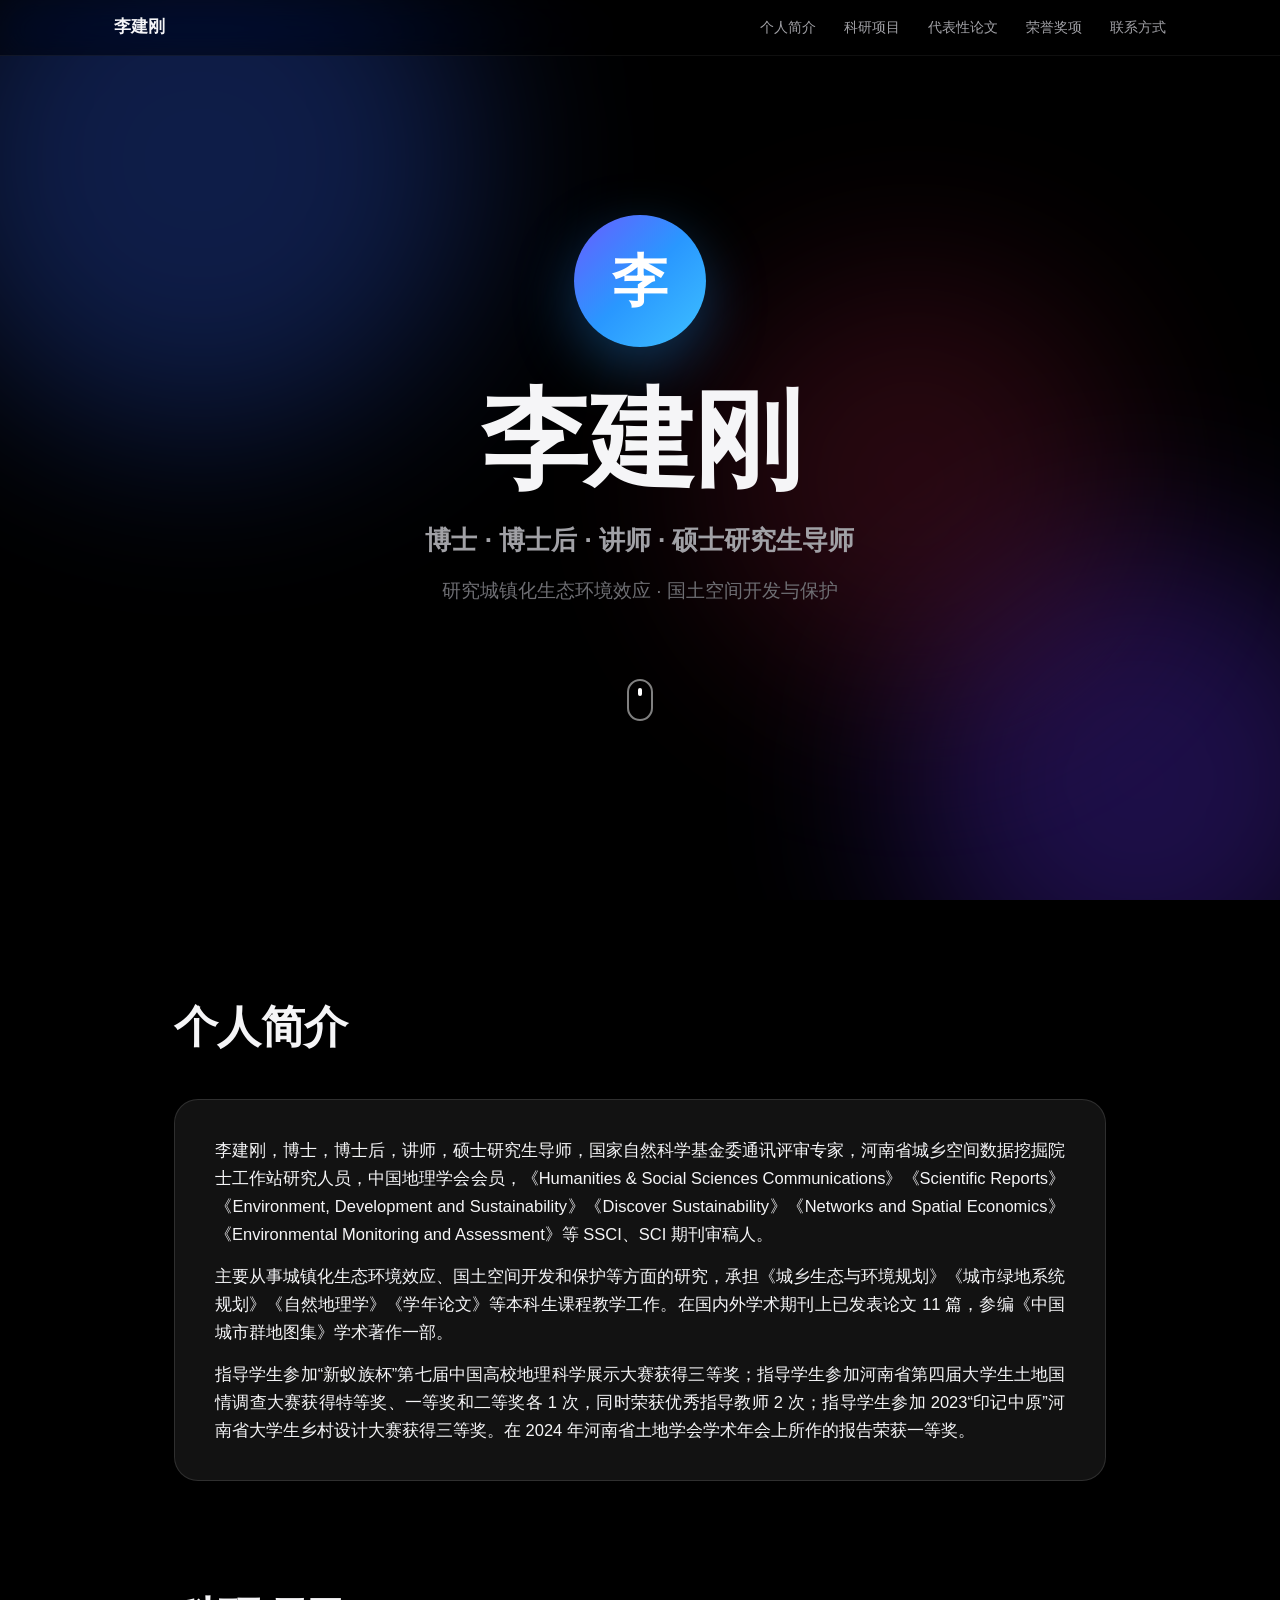
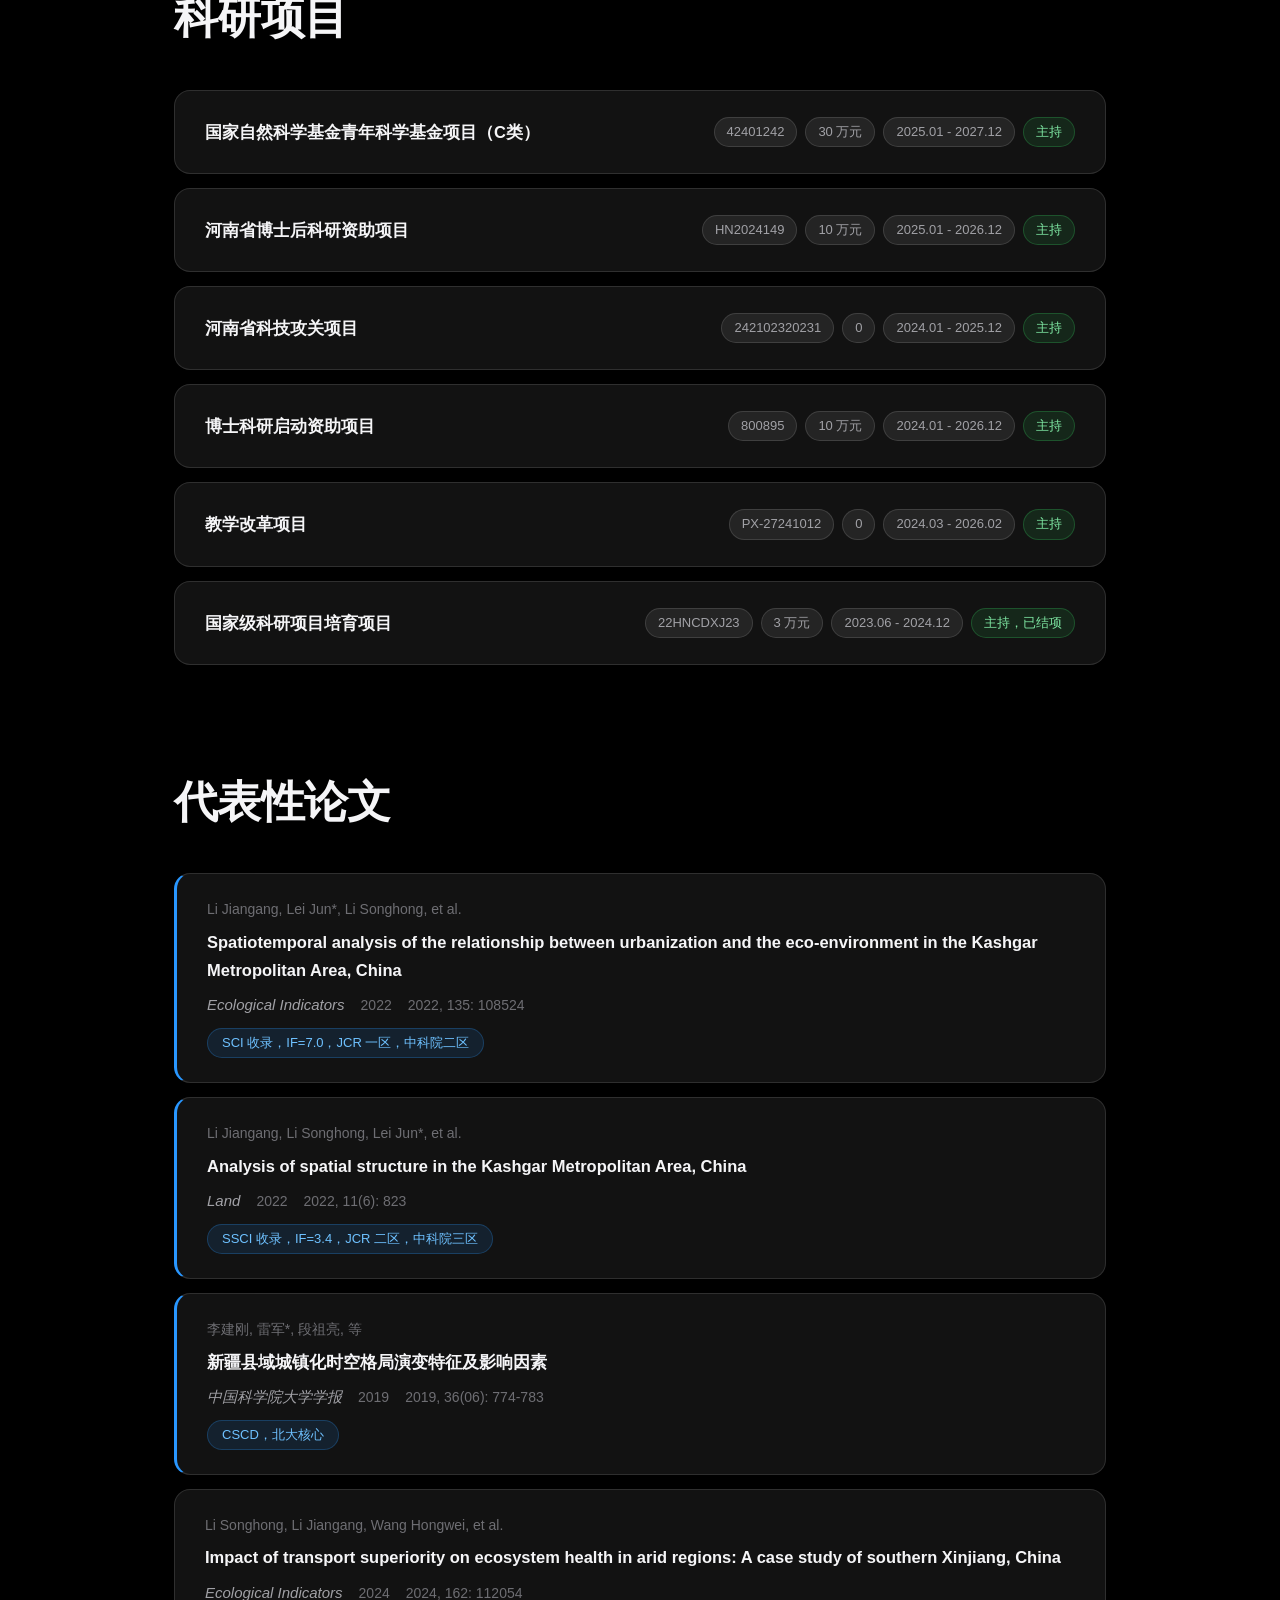
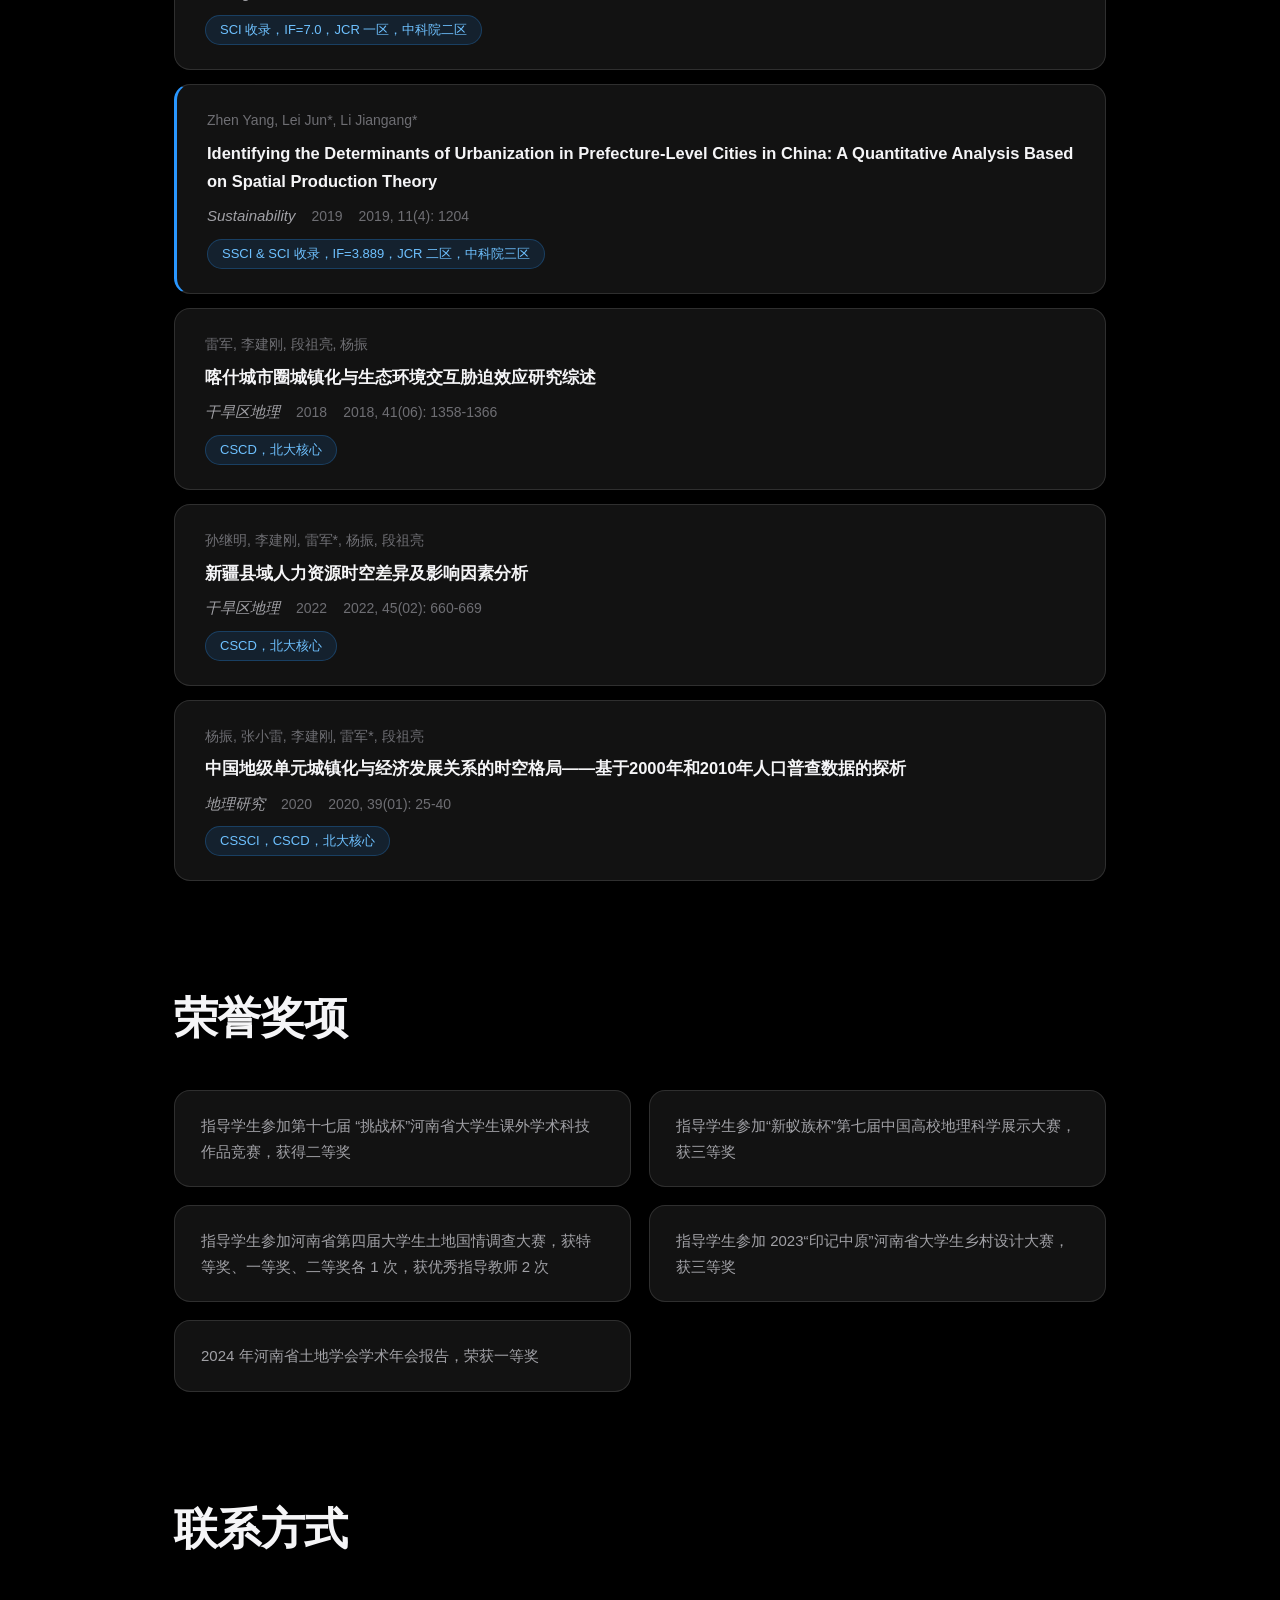
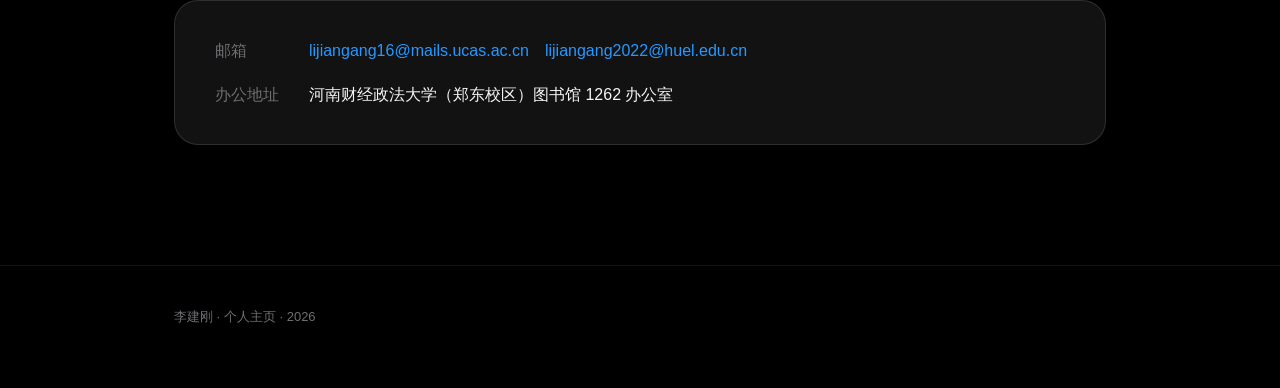
==== index.html @ 252a57ce "调整页面章节顺序: 简介-项目-论文-荣誉-联系方式" ====
<!DOCTYPE html>
<html lang="zh-CN">
<head>
<meta charset="UTF-8">
<meta name="viewport" content="width=device-width, initial-scale=1.0">
<title>李建刚 - 个人主页</title>
<link rel="stylesheet" href="style.css">
</head>
<body>

<nav class="navbar" id="navbar">
  <div class="nav-inner">
    <span class="nav-brand" id="navBrand">李建刚</span>
    <div class="nav-links" id="navLinks"></div>
  </div>
</nav>

<!-- Hero -->
<header class="hero">
  <div class="hero-bg">
    <div class="glow glow-1"></div>
    <div class="glow glow-2"></div>
    <div class="glow glow-3"></div>
  </div>
  <div class="hero-content">
    <div class="avatar reveal" id="avatarBox">
      <span id="avatarText">李</span>
      <img id="avatarImg" alt="头像" hidden>
    </div>
    <h1 class="hero-title reveal" id="heroTitle">李建刚</h1>
    <p class="hero-role reveal" id="heroRole"></p>
    <p class="hero-intro reveal" id="heroIntro"></p>
    <div class="hero-scroll reveal">
      <div class="mouse"><div class="wheel"></div></div>
    </div>
  </div>
</header>

<main class="container">

  <!-- 个人简介 -->
  <section class="section" id="profile">
    <h2 class="section-title reveal">个人简介</h2>
    <div class="glass-card card-text reveal" id="profileText"></div>
  </section>

  <!-- 科研项目 -->
  <section class="section" id="projects">
    <h2 class="section-title reveal">科研项目</h2>
    <div class="project-list" id="projectList"></div>
  </section>

  <!-- 代表性论文 -->
  <section class="section" id="papers">
    <h2 class="section-title reveal">代表性论文</h2>
    <div class="paper-list" id="paperList"></div>
  </section>

  <!-- 荣誉 -->
  <section class="section" id="honors">
    <h2 class="section-title reveal">荣誉奖项</h2>
    <div class="honor-grid" id="honorGrid"></div>
  </section>

  <!-- 联系方式 -->
  <section class="section" id="contact">
    <h2 class="section-title reveal">联系方式</h2>
    <div class="glass-card contact-card reveal" id="contactCard"></div>
  </section>

</main>

<footer class="footer">
  <div class="container">
    <p id="footerText">李建刚 · 个人主页</p>
  </div>
</footer>

<script src="data.js"></script>
<script src="render.js"></script>
</body>
</html>
---- style.css ----
/* ============================================================
   苹果官网风格 · 深色个人主页
   修改样式只需编辑本文件
   ============================================================ */

:root {
  --bg: #000000;
  --text: #f5f5f7;
  --text-secondary: #a1a1a6;
  --text-tertiary: #6e6e73;
  --card-bg: rgba(255, 255, 255, 0.07);
  --card-border: rgba(255, 255, 255, 0.12);
  --card-hover: rgba(255, 255, 255, 0.12);
  --accent: #2997ff;
  --radius: 24px;
  --radius-sm: 16px;
  --nav-h: 56px;
}

* { margin: 0; padding: 0; box-sizing: border-box; }

html { scroll-behavior: smooth; }

body {
  font-family: -apple-system, BlinkMacSystemFont, "SF Pro Display", "SF Pro Text",
    "PingFang SC", "Hiragino Sans GB", "Microsoft YaHei", sans-serif;
  background: var(--bg);
  color: var(--text);
  line-height: 1.7;
  -webkit-font-smoothing: antialiased;
  overflow-x: hidden;
}

::selection { background: rgba(41, 151, 255, 0.35); }

/* ---------- 导航栏 ---------- */
.navbar {
  position: fixed;
  top: 0; left: 0; right: 0;
  height: var(--nav-h);
  z-index: 100;
  display: flex;
  align-items: center;
  background: rgba(0, 0, 0, 0.55);
  backdrop-filter: saturate(180%) blur(20px);
  -webkit-backdrop-filter: saturate(180%) blur(20px);
  border-bottom: 1px solid rgba(255, 255, 255, 0.06);
}
.nav-inner {
  width: 100%;
  max-width: 1100px;
  margin: 0 auto;
  padding: 0 24px;
  display: flex;
  align-items: center;
  justify-content: space-between;
}
.nav-brand { font-size: 17px; font-weight: 600; letter-spacing: 0.01em; }
.nav-links { display: flex; gap: 28px; }
.nav-links a {
  color: var(--text-secondary);
  text-decoration: none;
  font-size: 14px;
  transition: color 0.25s;
}
.nav-links a:hover { color: var(--text); }

/* ---------- Hero ---------- */
.hero {
  position: relative;
  min-height: 100vh;
  display: flex;
  align-items: center;
  justify-content: center;
  text-align: center;
  padding: calc(var(--nav-h) + 40px) 24px 60px;
  overflow: hidden;
}
.hero-bg { position: absolute; inset: 0; z-index: 0; }
.glow {
  position: absolute;
  border-radius: 50%;
  filter: blur(90px);
  opacity: 0.5;
}
.glow-1 { width: 560px; height: 560px; background: #1d3a8f; top: -120px; left: -80px; }
.glow-2 { width: 480px; height: 480px; background: #3a1d8f; bottom: -120px; right: -100px; }
.glow-3 { width: 420px; height: 420px; background: #8f1d3a; top: 30%; left: 55%; opacity: 0.28; }

.hero-content { position: relative; z-index: 1; max-width: 900px; }

.avatar {
  width: 132px; height: 132px;
  margin: 0 auto 36px;
  border-radius: 50%;
  background: linear-gradient(135deg, #6a5cff, #2997ff, #3ec1ff);
  display: flex; align-items: center; justify-content: center;
  font-size: 56px; font-weight: 700;
  color: #fff;
  box-shadow: 0 20px 60px rgba(41, 151, 255, 0.35);
  overflow: hidden;
}
.avatar img { width: 100%; height: 100%; object-fit: cover; }

.hero-title {
  font-size: clamp(52px, 9vw, 108px);
  font-weight: 700;
  letter-spacing: -0.02em;
  line-height: 1.05;
}
.hero-role {
  margin-top: 22px;
  font-size: clamp(18px, 2.4vw, 26px);
  font-weight: 600;
  color: var(--text-secondary);
}
.hero-intro {
  margin-top: 12px;
  font-size: clamp(15px, 1.8vw, 19px);
  color: var(--text-tertiary);
}

.hero-scroll { margin-top: 72px; opacity: 0.75; }
.mouse {
  width: 26px; height: 42px;
  margin: 0 auto;
  border: 2px solid rgba(255, 255, 255, 0.5);
  border-radius: 14px;
  position: relative;
}
.wheel {
  width: 4px; height: 8px;
  background: #fff; border-radius: 2px;
  margin: 7px auto 0;
  animation: scroll 1.8s infinite;
}
@keyframes scroll {
  0% { transform: translateY(0); opacity: 1; }
  70% { transform: translateY(14px); opacity: 0; }
  100% { transform: translateY(0); opacity: 0; }
}

/* ---------- 布局 ---------- */
.container {
  max-width: 980px;
  margin: 0 auto;
  padding: 0 24px;
}
.section { padding: 90px 0 10px; }

.section-title {
  font-size: clamp(30px, 4.6vw, 44px);
  font-weight: 700;
  letter-spacing: -0.015em;
  margin-bottom: 34px;
}

/* ---------- 玻璃卡片 ---------- */
.glass-card {
  background: var(--card-bg);
  border: 1px solid var(--card-border);
  border-radius: var(--radius);
  backdrop-filter: blur(20px);
  -webkit-backdrop-filter: blur(20px);
  padding: 36px 40px;
  transition: transform 0.4s ease, background 0.4s ease, box-shadow 0.4s ease;
}
.glass-card:hover {
  transform: translateY(-4px);
  background: var(--card-hover);
  box-shadow: 0 24px 60px rgba(0, 0, 0, 0.45);
}

.card-text { font-size: 16.5px; color: var(--text); text-align: justify; }
.card-text p + p { margin-top: 14px; }

/* ---------- 荣誉 ---------- */
.honor-grid { display: grid; grid-template-columns: repeat(auto-fit, minmax(300px, 1fr)); gap: 18px; }
.honor-item {
  background: var(--card-bg);
  border: 1px solid var(--card-border);
  border-radius: var(--radius-sm);
  padding: 22px 26px;
  font-size: 15px;
  color: var(--text-secondary);
  transition: transform 0.35s ease, background 0.35s ease;
}
.honor-item:hover { transform: translateY(-3px); background: var(--card-hover); color: var(--text); }

/* ---------- 联系方式 ---------- */
.contact-card { display: flex; flex-direction: column; gap: 16px; }
.contact-row {
  display: flex;
  align-items: flex-start;
  gap: 18px;
  font-size: 16px;
}
.contact-label {
  flex: 0 0 76px;
  color: var(--text-tertiary);
  font-weight: 500;
}
.contact-value { color: var(--text); word-break: break-all; }
.contact-value a {
  color: var(--accent);
  text-decoration: none;
  transition: opacity 0.25s;
}
.contact-value a:hover { opacity: 0.7; text-decoration: underline; }

/* ---------- 论文列表 ---------- */
.paper-list { display: flex; flex-direction: column; gap: 14px; }
.paper {
  background: var(--card-bg);
  border: 1px solid var(--card-border);
  border-radius: var(--radius-sm);
  padding: 24px 30px;
  transition: transform 0.35s ease, background 0.35s ease, box-shadow 0.35s ease;
}
.paper:hover {
  transform: translateY(-3px);
  background: var(--card-hover);
  box-shadow: 0 18px 44px rgba(0, 0, 0, 0.4);
}
.paper.paper-highlight { border-left: 3px solid var(--accent); }
.paper-authors { font-size: 14px; color: var(--text-tertiary); margin-bottom: 6px; }
.paper-title { font-size: 16.5px; font-weight: 600; color: var(--text); }
.paper-meta { margin-top: 8px; display: flex; flex-wrap: wrap; gap: 8px 16px; align-items: baseline; }
.paper-journal { font-size: 15px; color: var(--text-secondary); font-style: italic; }
.paper-year { font-size: 14px; color: var(--text-tertiary); }
.paper-note {
  display: inline-block;
  margin-top: 10px;
  font-size: 13px;
  color: #6ec1ff;
  background: rgba(41, 151, 255, 0.12);
  border: 1px solid rgba(41, 151, 255, 0.25);
  border-radius: 999px;
  padding: 3px 14px;
}

/* ---------- 项目列表 ---------- */
.project-list { display: flex; flex-direction: column; gap: 14px; }
.project {
  background: var(--card-bg);
  border: 1px solid var(--card-border);
  border-radius: var(--radius-sm);
  padding: 26px 30px;
  display: flex;
  flex-wrap: wrap;
  align-items: center;
  gap: 12px 20px;
  transition: transform 0.35s ease, background 0.35s ease;
}
.project:hover { transform: translateY(-3px); background: var(--card-hover); }
.project-name { font-size: 16.5px; font-weight: 600; flex: 1 1 300px; }
.project-tag {
  font-size: 13px;
  color: var(--text-secondary);
  background: rgba(255, 255, 255, 0.08);
  border: 1px solid var(--card-border);
  border-radius: 999px;
  padding: 3px 12px;
}
.project-tag.status {
  color: #7ee6a2;
  background: rgba(52, 199, 89, 0.12);
  border-color: rgba(52, 199, 89, 0.28);
}

/* ---------- 页脚 ---------- */
.footer {
  margin-top: 110px;
  padding: 40px 0 60px;
  border-top: 1px solid rgba(255, 255, 255, 0.08);
  color: var(--text-tertiary);
  font-size: 13px;
}

/* ---------- 滚动显现动画 ---------- */
.reveal {
  opacity: 0;
  transform: translateY(30px);
  transition: opacity 0.9s cubic-bezier(0.2, 0.8, 0.2, 1), transform 0.9s cubic-bezier(0.2, 0.8, 0.2, 1);
}
.reveal.visible { opacity: 1; transform: none; }

/* ---------- 响应式 ---------- */
@media (max-width: 768px) {
  .nav-links { display: none; }
  .glass-card { padding: 26px 24px; }
  .section { padding: 64px 0 10px; }
  .paper { padding: 20px 22px; }
  .project { padding: 22px 22px; }
}
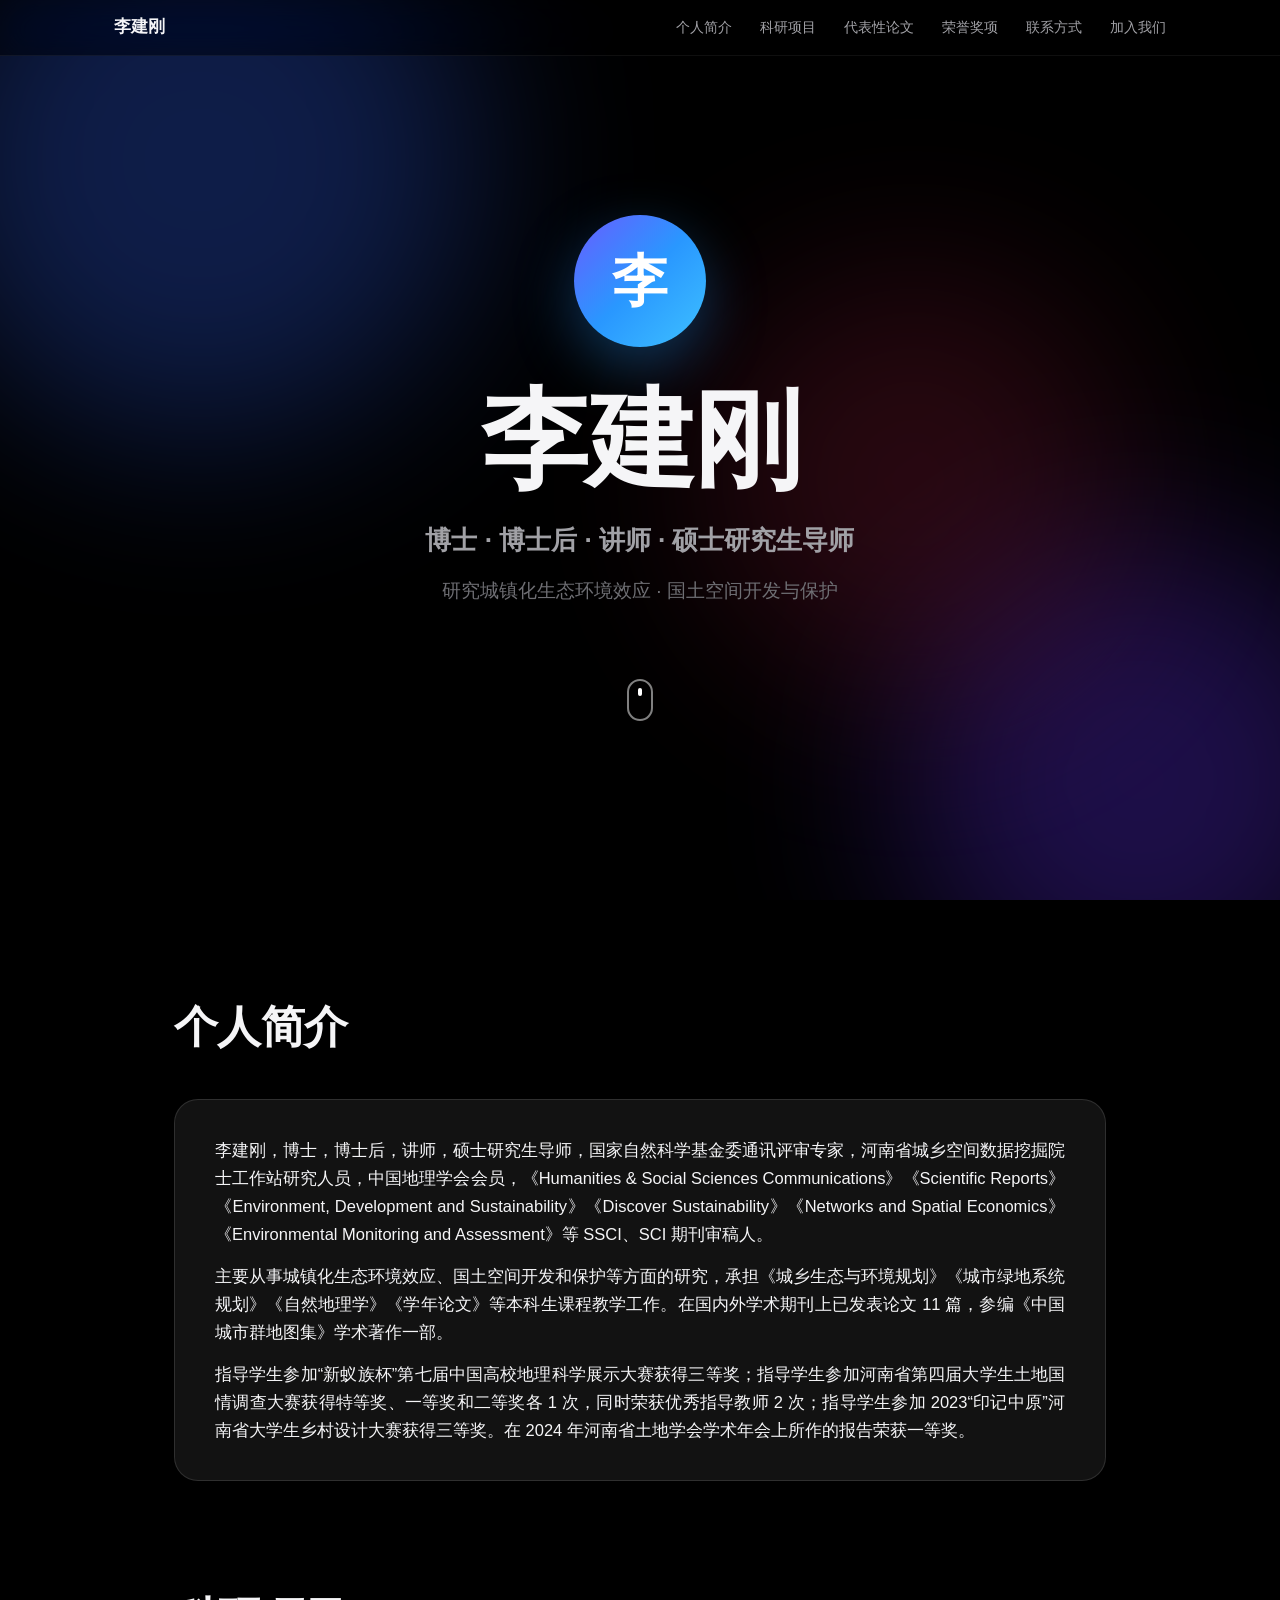
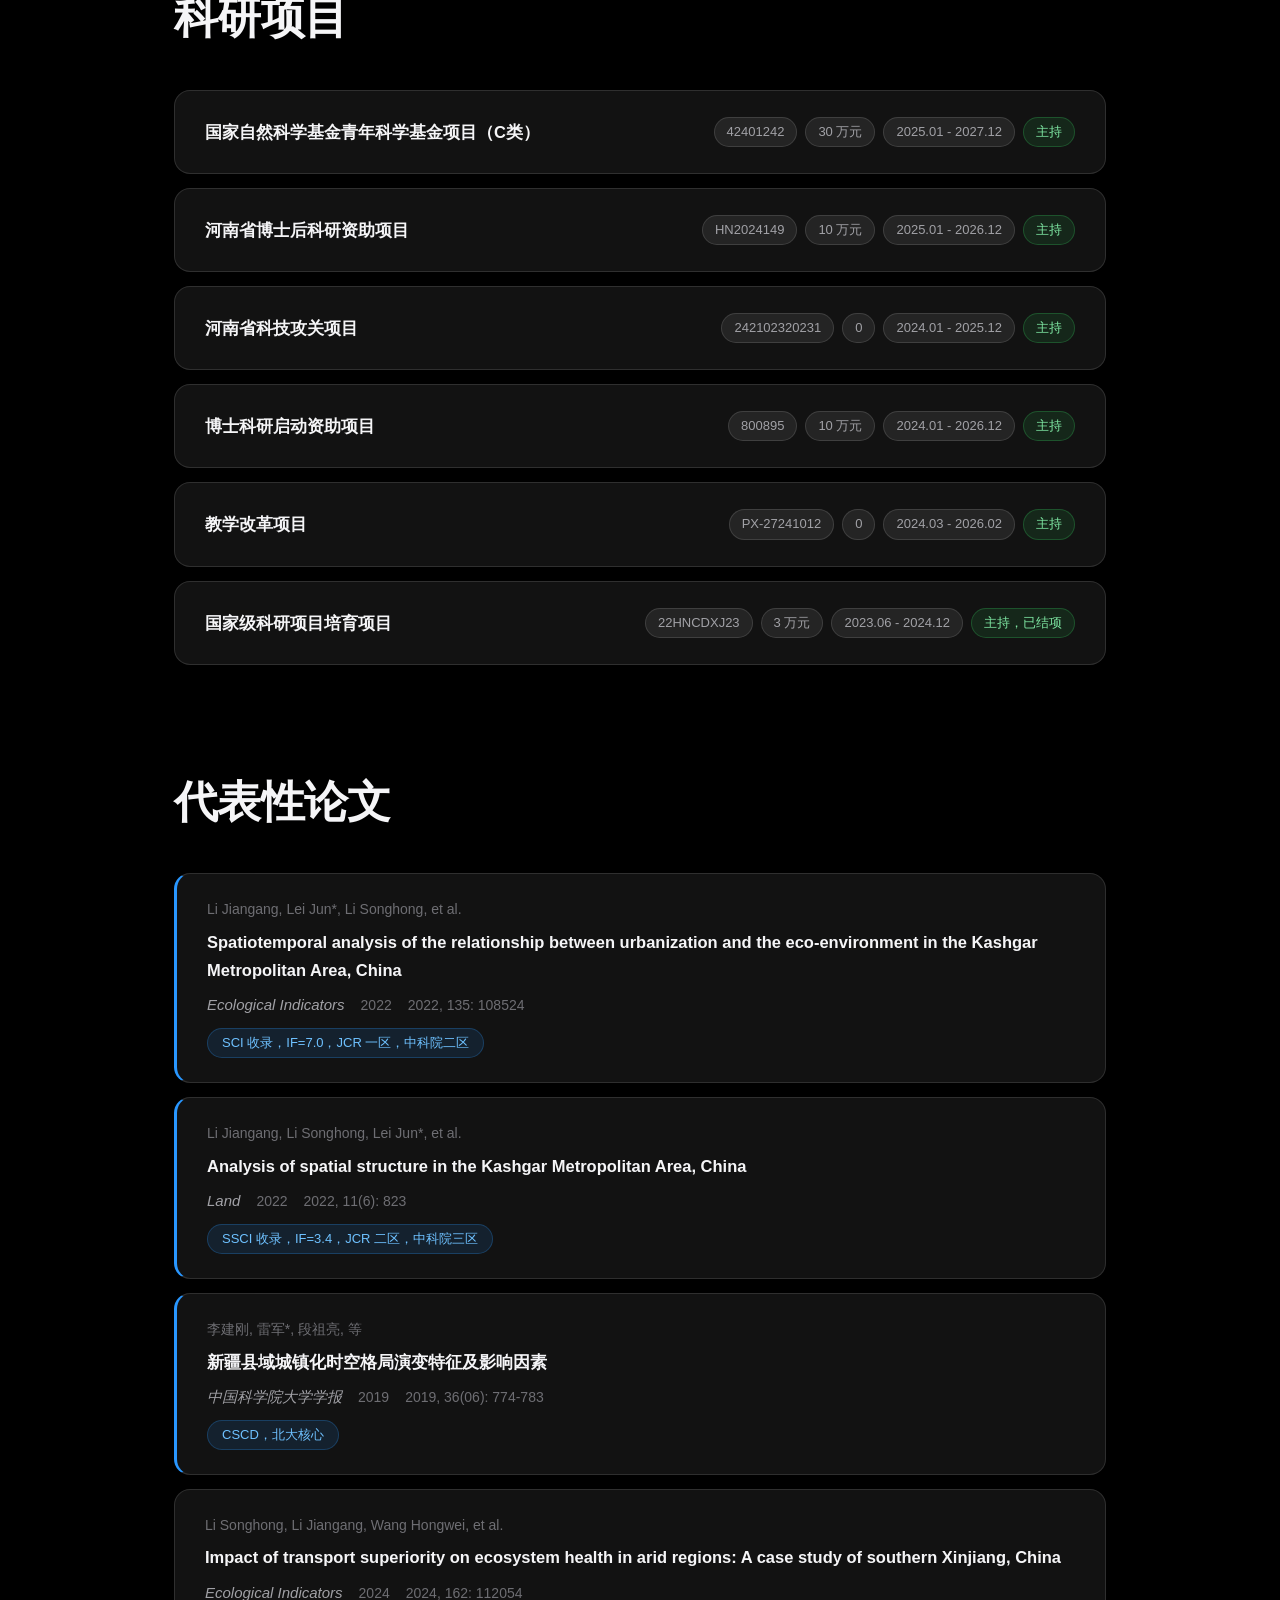
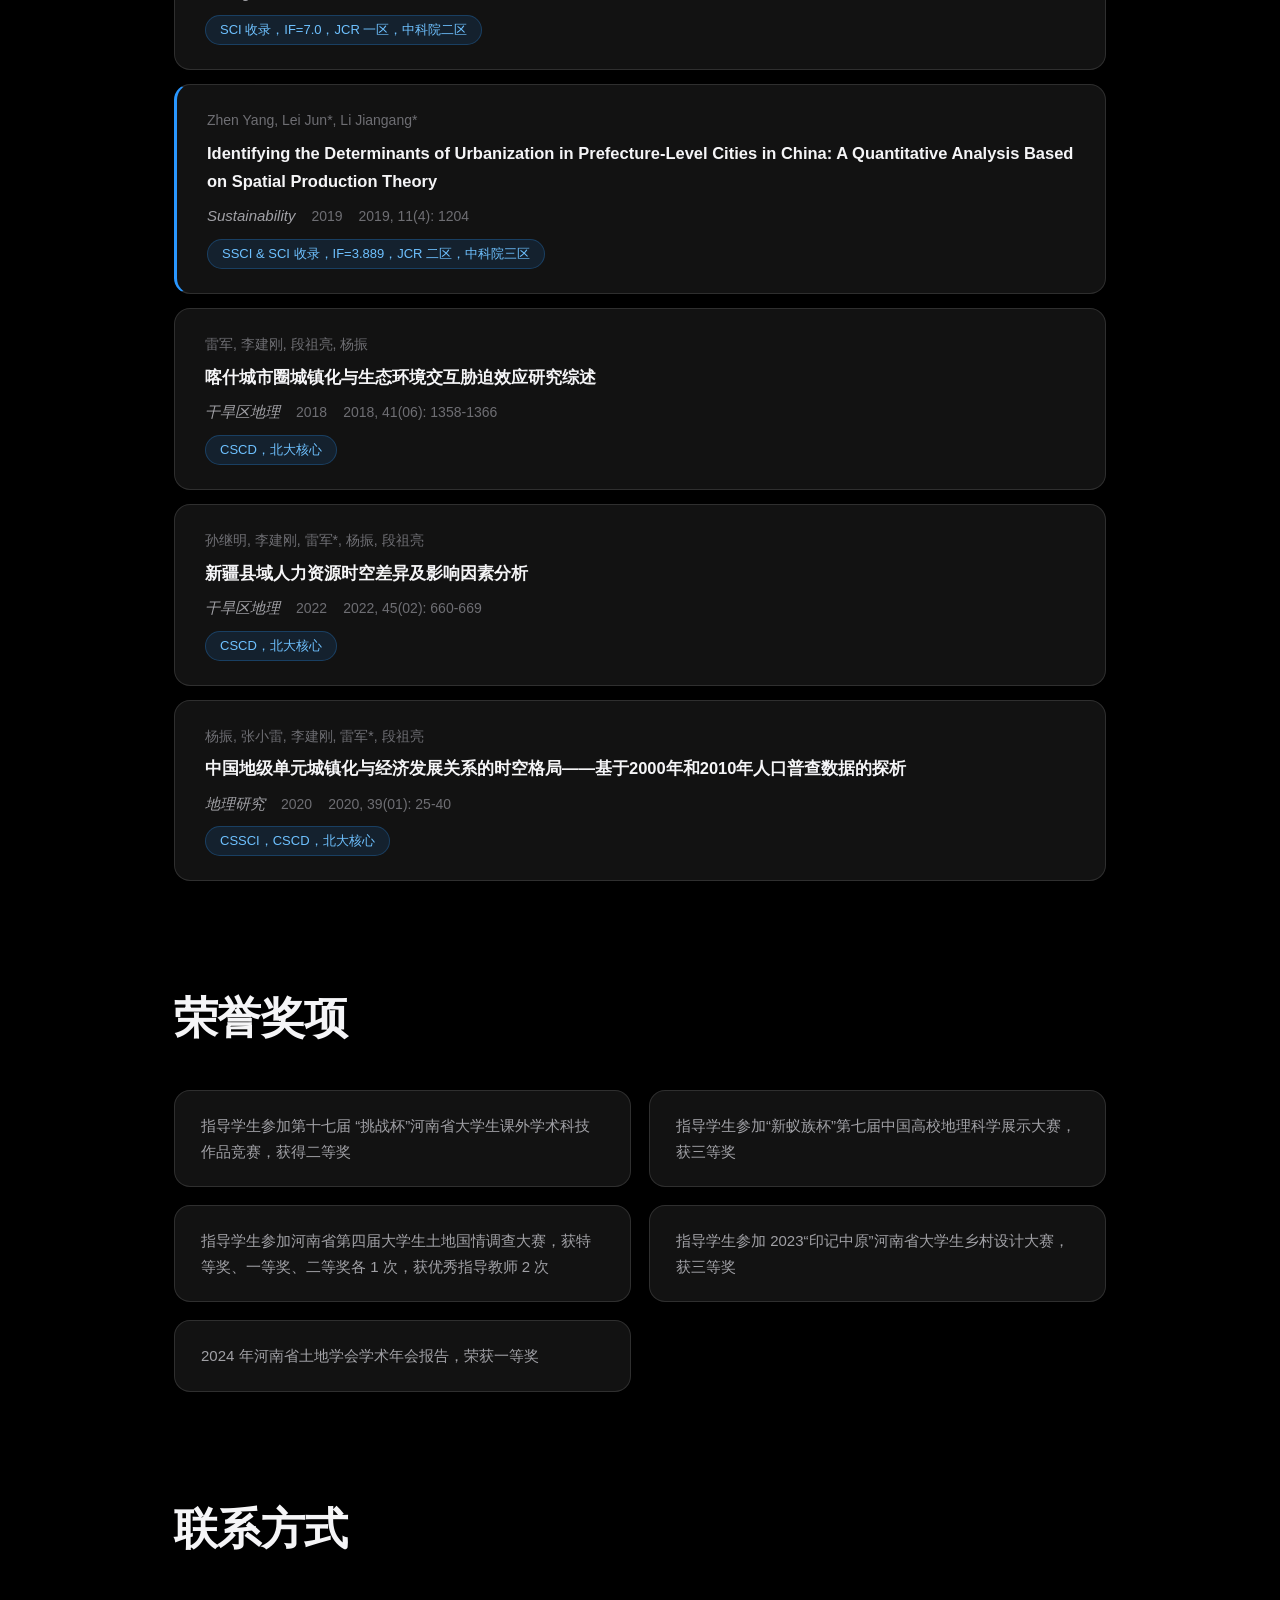
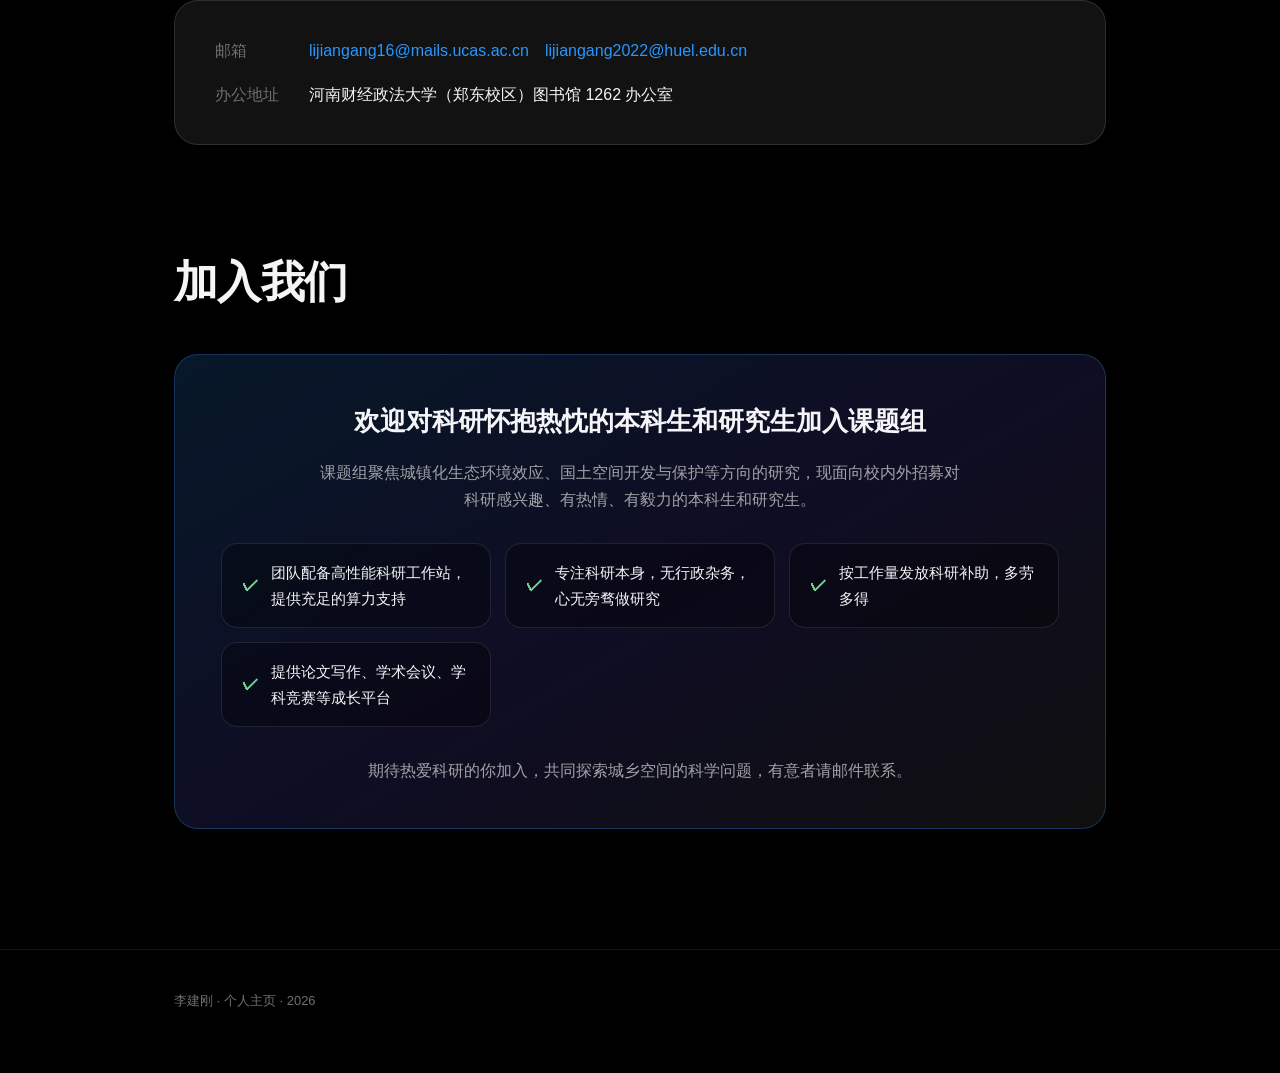
==== commit b7dc95be: "Add recruiting section" ====
--- a/index.html
+++ b/index.html
@@ -68,6 +68,17 @@
     <div class="glass-card contact-card reveal" id="contactCard"></div>
   </section>
 
+  <!-- 加入我们 -->
+  <section class="section" id="recruiting">
+    <h2 class="section-title reveal" id="recruitingTitle">加入我们</h2>
+    <div class="recruit-card reveal">
+      <p class="recruit-subtitle" id="recruitSubtitle"></p>
+      <p class="recruit-intro" id="recruitIntro"></p>
+      <div class="recruit-items" id="recruitItems"></div>
+      <p class="recruit-closing" id="recruitClosing"></p>
+    </div>
+  </section>
+
 </main>
 
 <footer class="footer">
--- a/style.css
+++ b/style.css
@@ -268,6 +268,54 @@
   border-color: rgba(52, 199, 89, 0.28);
 }
 
+/* ---------- 加入我们 ---------- */
+.recruit-card {
+  background: linear-gradient(150deg, rgba(41, 151, 255, 0.16), rgba(106, 92, 255, 0.14), rgba(255, 255, 255, 0.06));
+  border: 1px solid rgba(41, 151, 255, 0.28);
+  border-radius: var(--radius);
+  padding: 44px 46px;
+  text-align: center;
+}
+.recruit-subtitle {
+  font-size: clamp(20px, 2.8vw, 26px);
+  font-weight: 600;
+  margin-bottom: 16px;
+}
+.recruit-intro {
+  font-size: 16px;
+  color: var(--text-secondary);
+  max-width: 640px;
+  margin: 0 auto;
+}
+.recruit-items {
+  display: grid;
+  grid-template-columns: repeat(auto-fit, minmax(260px, 1fr));
+  gap: 14px;
+  margin: 30px 0;
+  text-align: left;
+}
+.recruit-item {
+  background: rgba(0, 0, 0, 0.32);
+  border: 1px solid rgba(255, 255, 255, 0.1);
+  border-radius: var(--radius-sm);
+  padding: 16px 20px;
+  font-size: 15px;
+  color: var(--text);
+  display: flex;
+  align-items: center;
+  gap: 12px;
+}
+.recruit-check {
+  color: #7ee6a2;
+  font-weight: 700;
+  font-size: 17px;
+  flex: 0 0 auto;
+}
+.recruit-closing {
+  font-size: 16px;
+  color: var(--text-secondary);
+}
+
 /* ---------- 页脚 ---------- */
 .footer {
   margin-top: 110px;
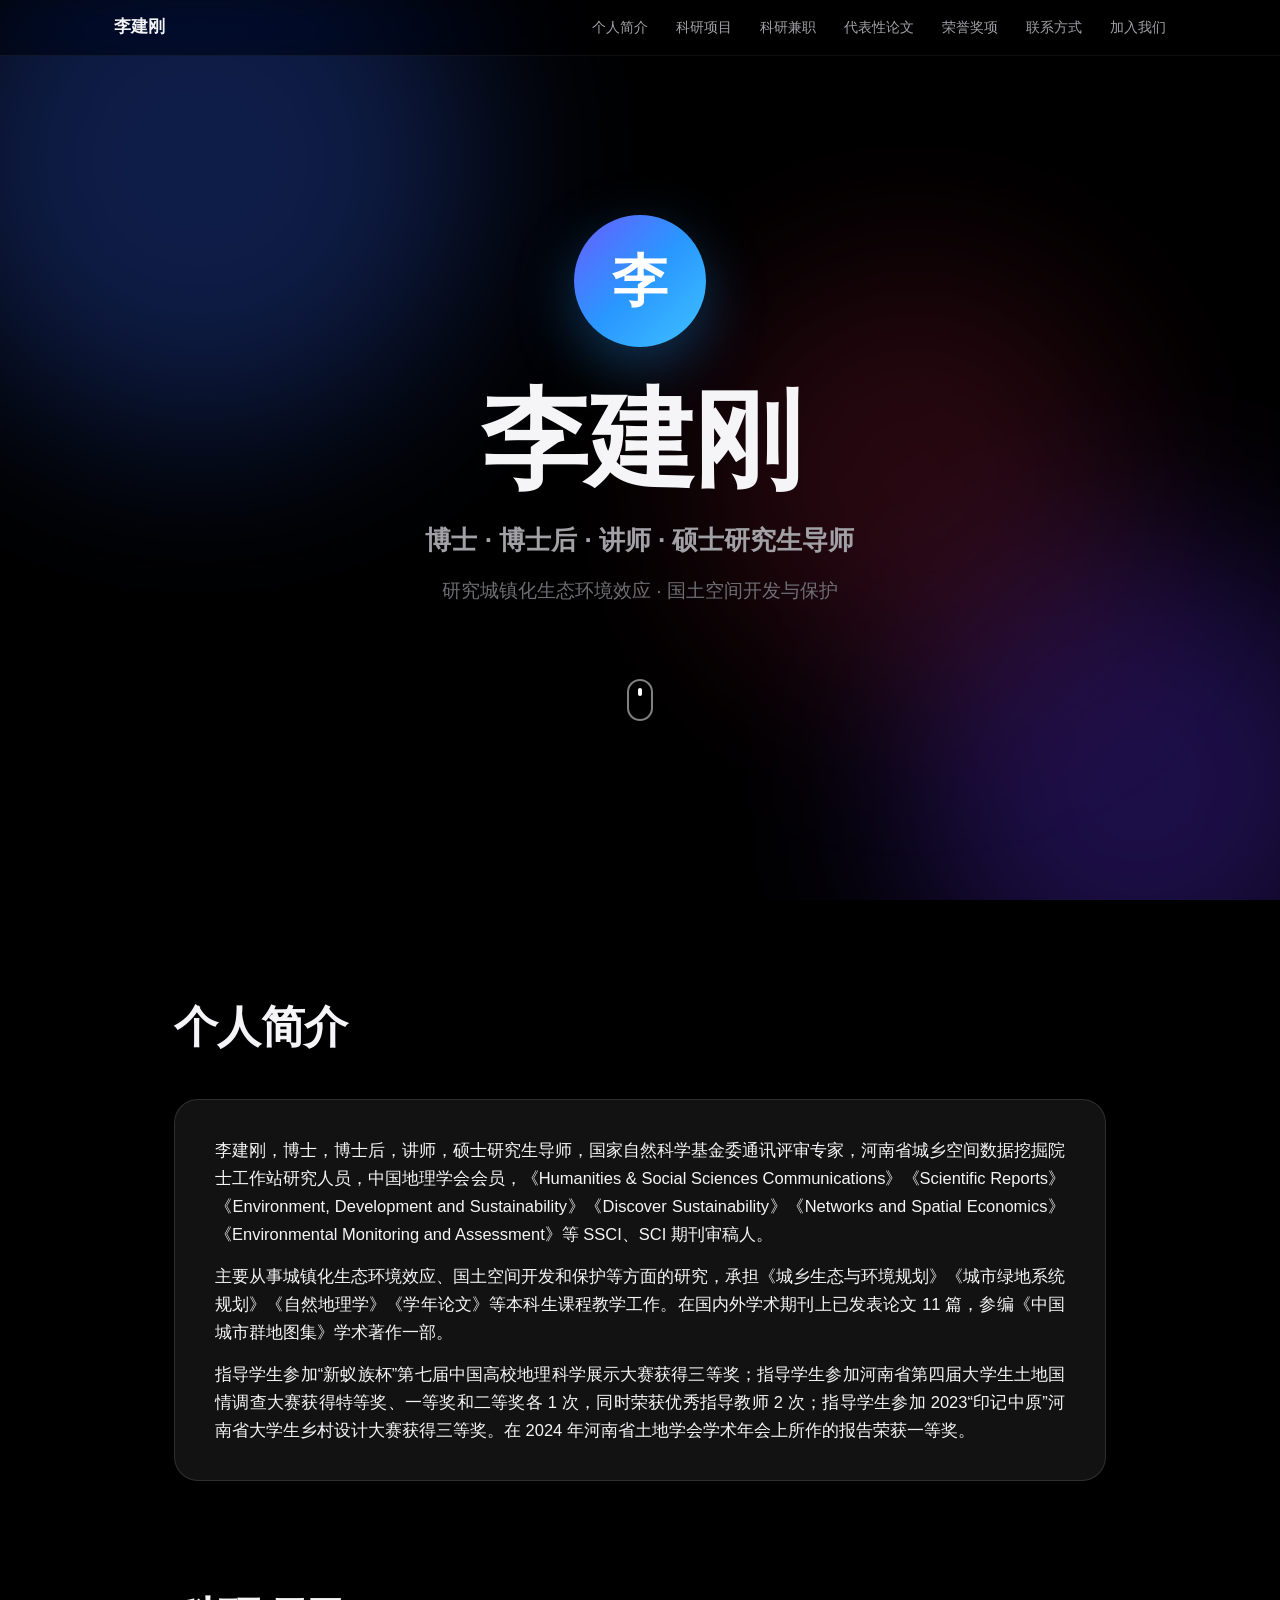
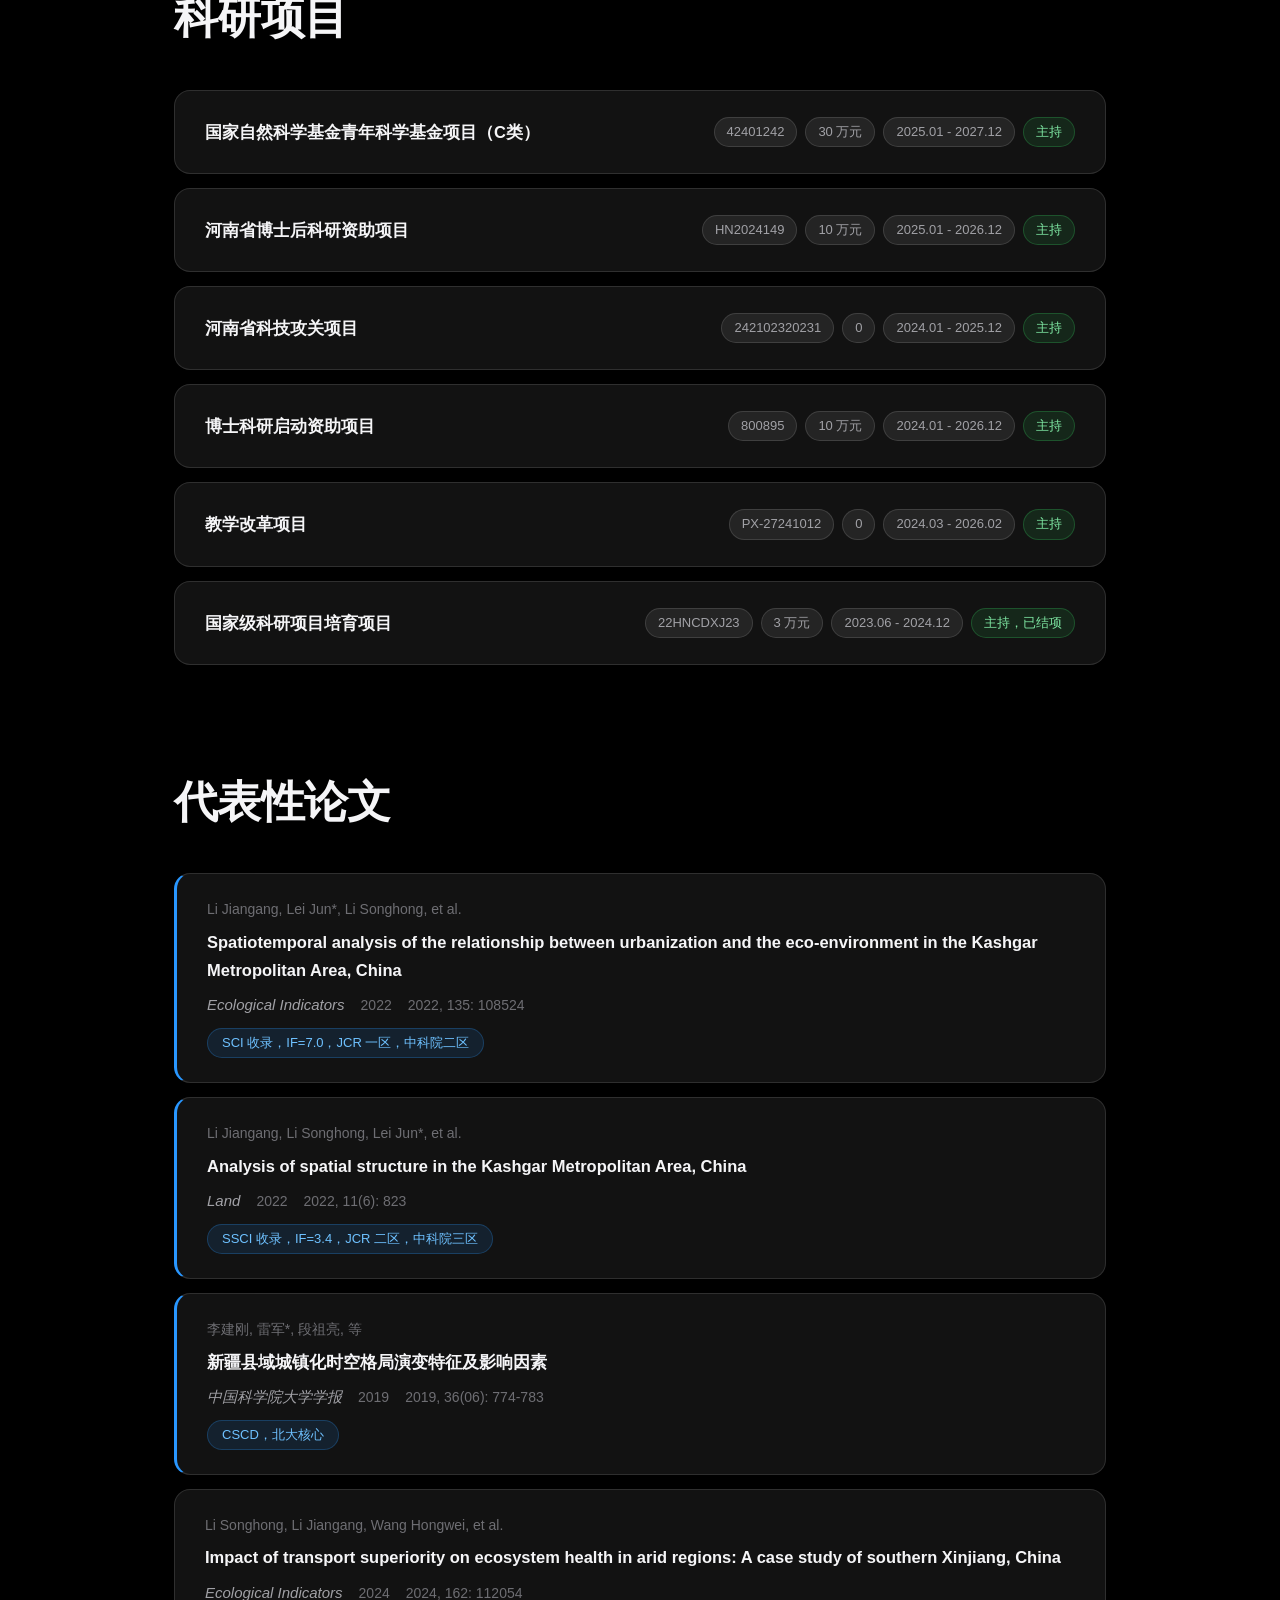
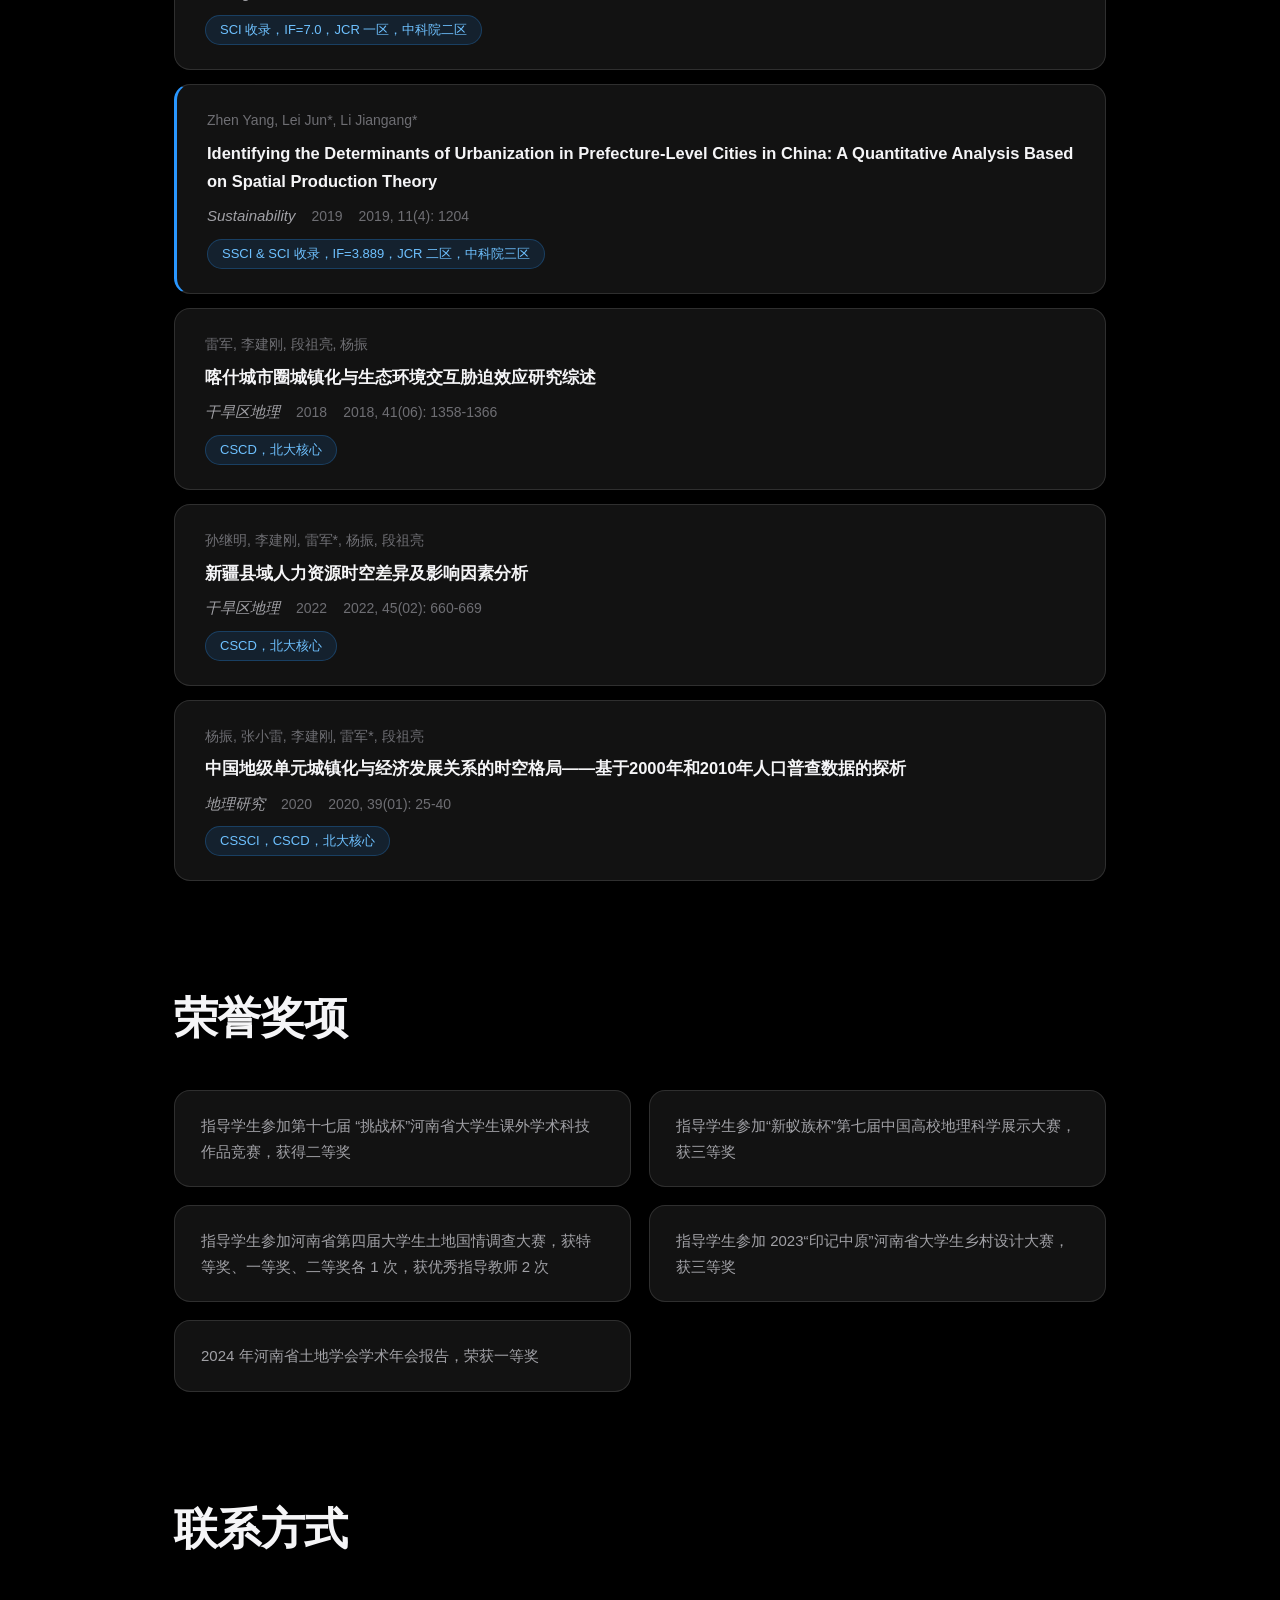
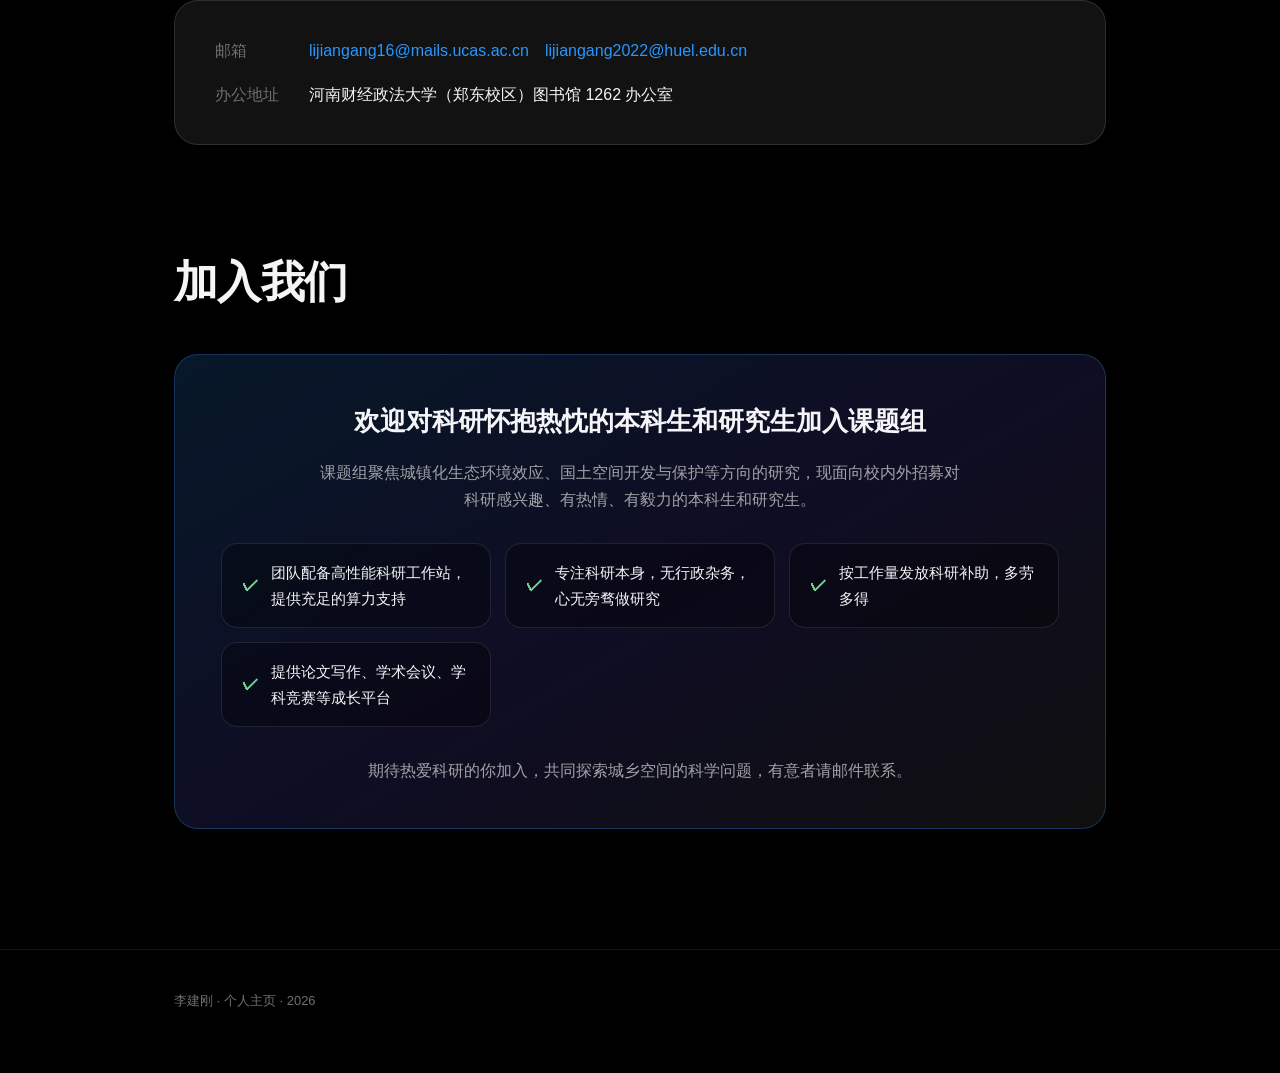
==== commit e8c8e1e1: "Split positions section after projects" ====
--- a/index.html
+++ b/index.html
@@ -50,6 +50,12 @@
     <div class="project-list" id="projectList"></div>
   </section>
 
+  <!-- 科研兼职 -->
+  <section class="section" id="positions">
+    <h2 class="section-title reveal">科研兼职</h2>
+    <div class="position-grid" id="positionGrid"></div>
+  </section>
+
   <!-- 代表性论文 -->
   <section class="section" id="papers">
     <h2 class="section-title reveal">代表性论文</h2>
--- a/style.css
+++ b/style.css
@@ -173,6 +173,19 @@
 
 .card-text { font-size: 16.5px; color: var(--text); text-align: justify; }
 .card-text p + p { margin-top: 14px; }
+
+/* ---------- 科研兼职 ---------- */
+.position-grid { display: flex; flex-direction: column; gap: 14px; }
+.position-item {
+  background: var(--card-bg);
+  border: 1px solid var(--card-border);
+  border-radius: var(--radius-sm);
+  padding: 20px 28px;
+  font-size: 15.5px;
+  color: var(--text-secondary);
+  transition: transform 0.35s ease, background 0.35s ease;
+}
+.position-item:hover { transform: translateY(-3px); background: var(--card-hover); color: var(--text); }
 
 /* ---------- 荣誉 ---------- */
 .honor-grid { display: grid; grid-template-columns: repeat(auto-fit, minmax(300px, 1fr)); gap: 18px; }
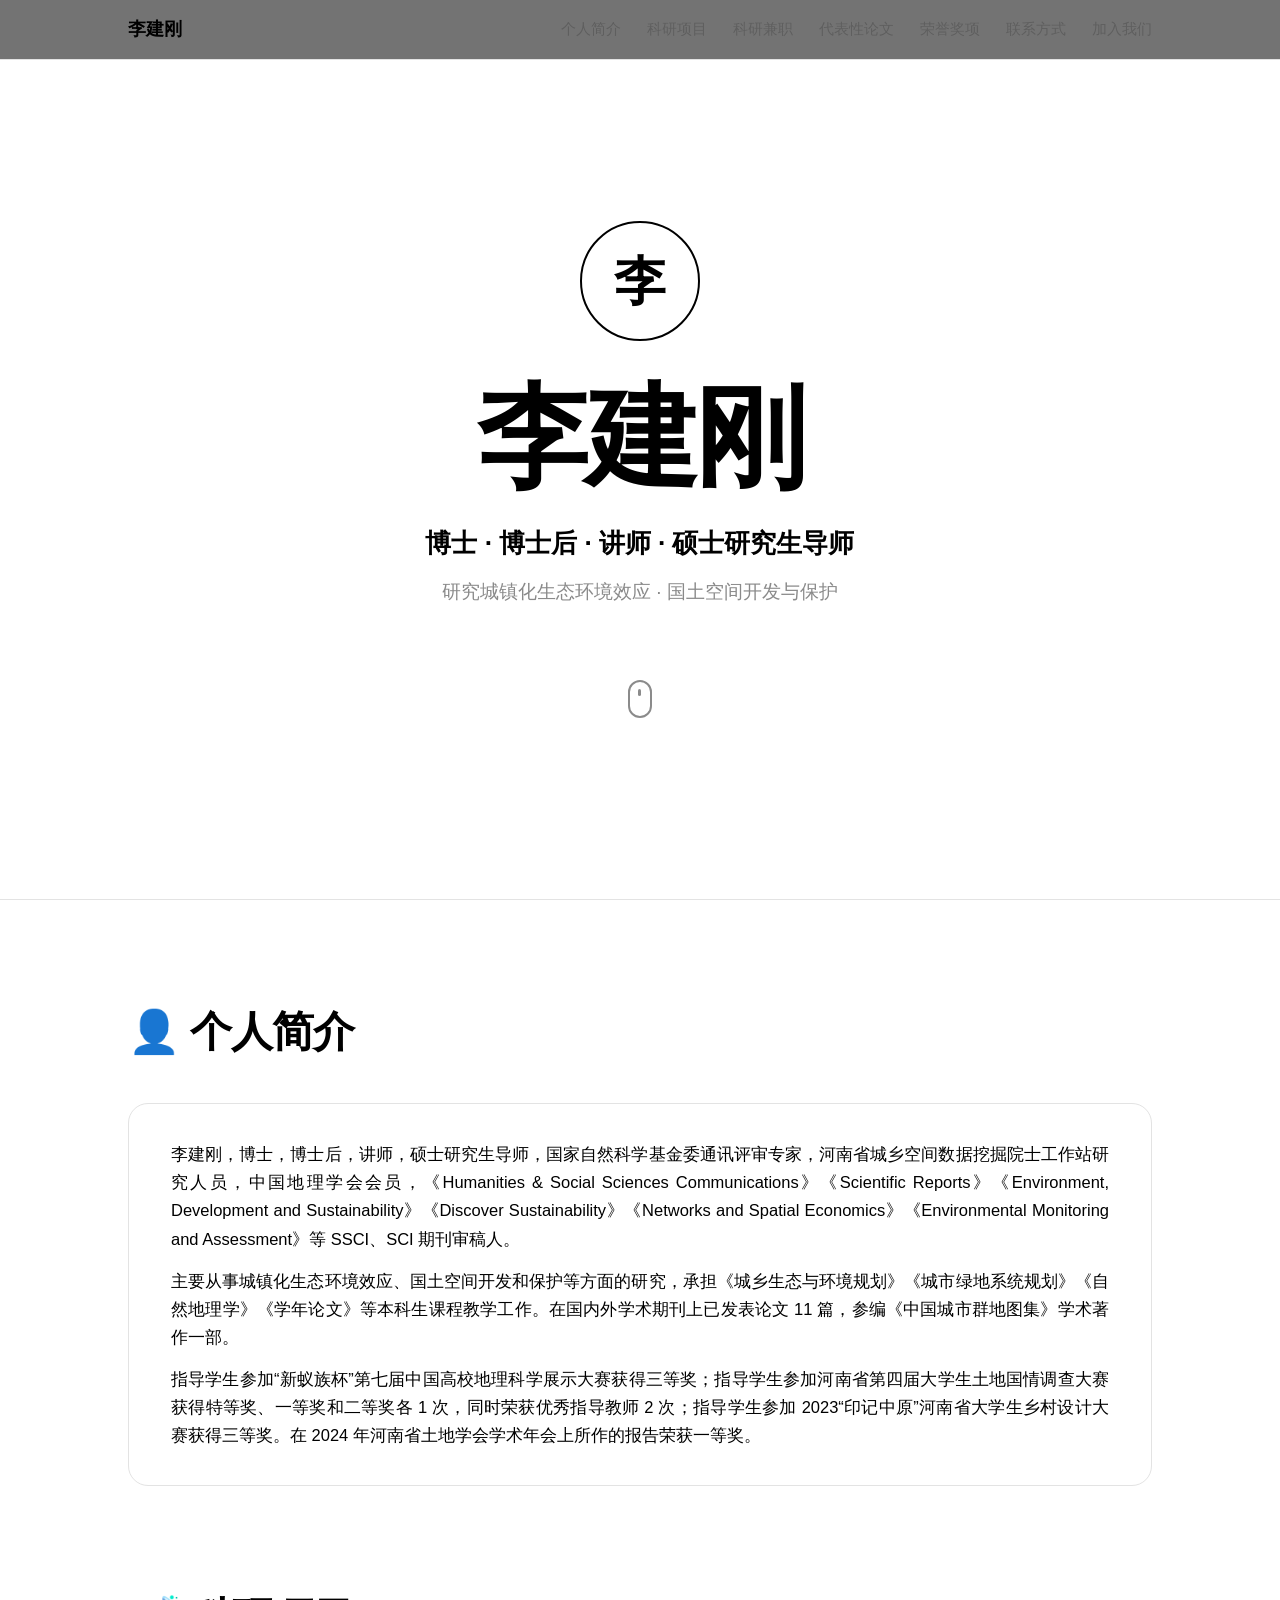
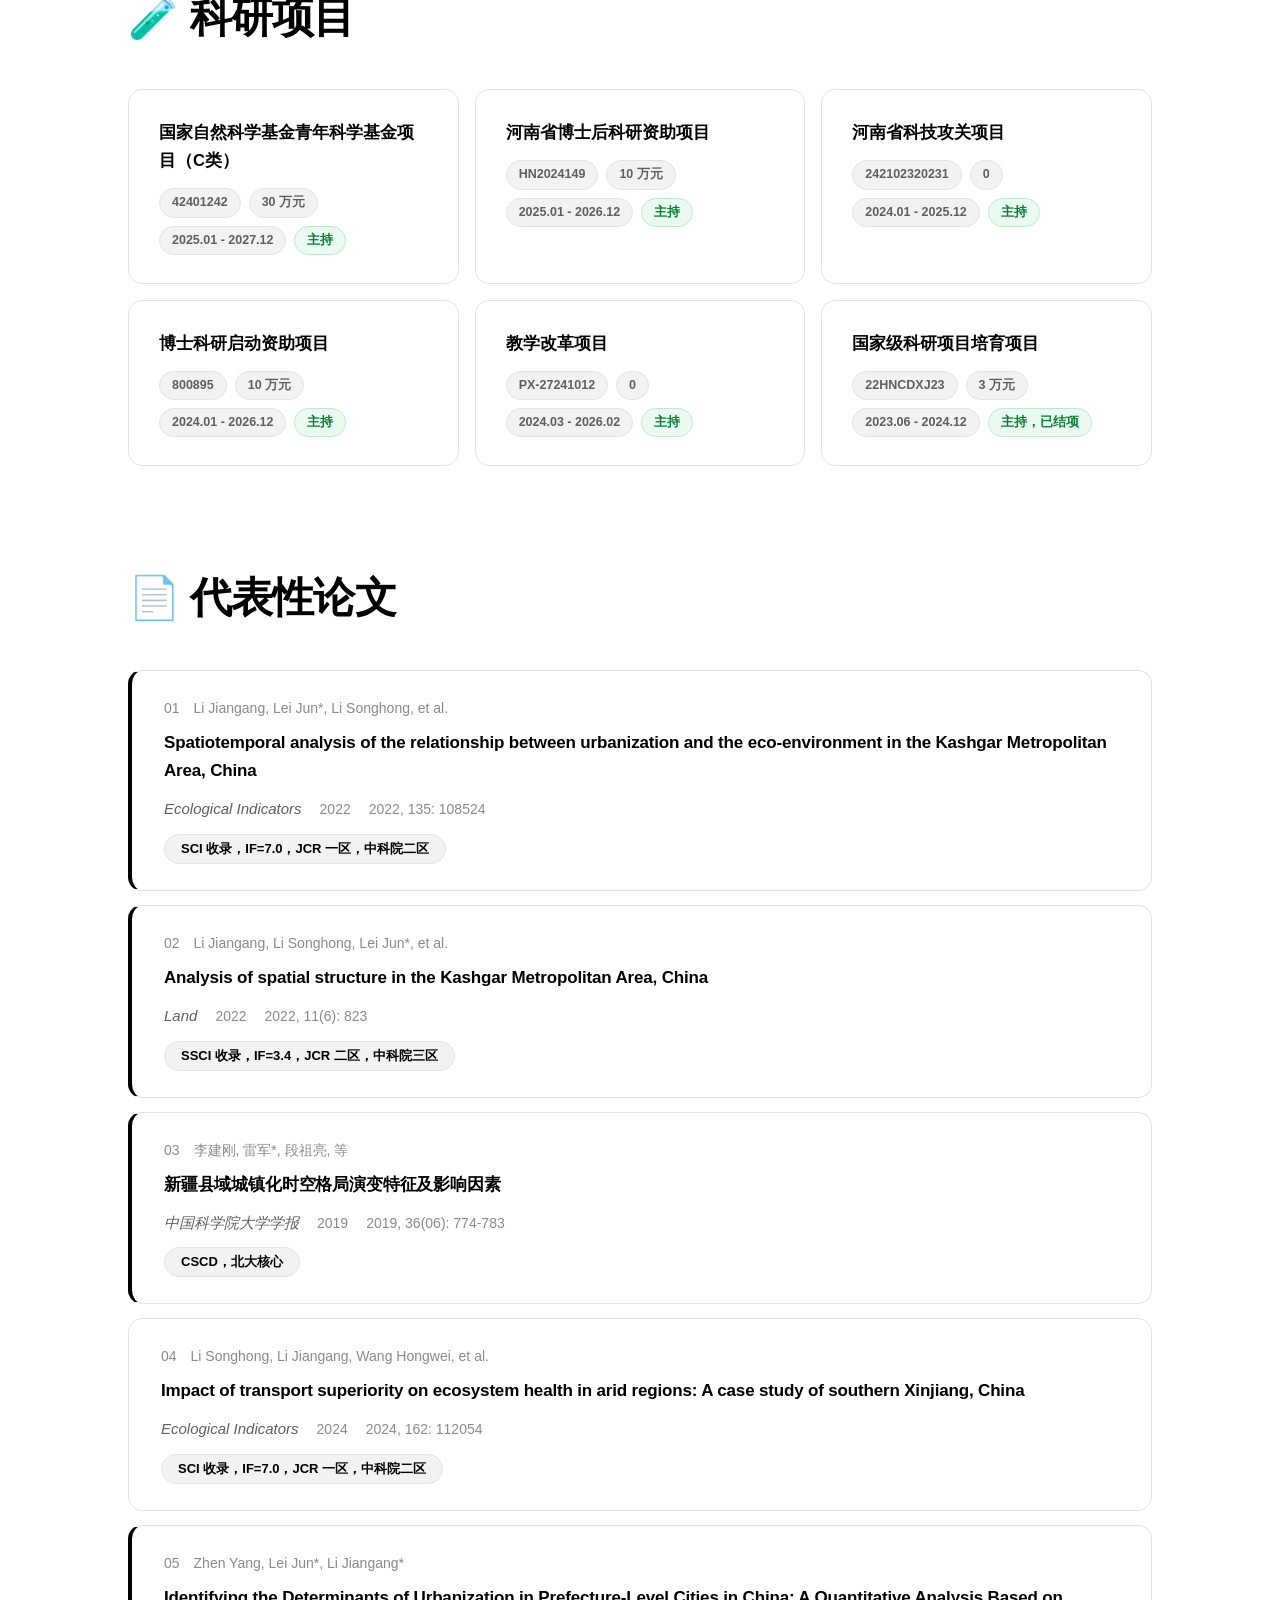
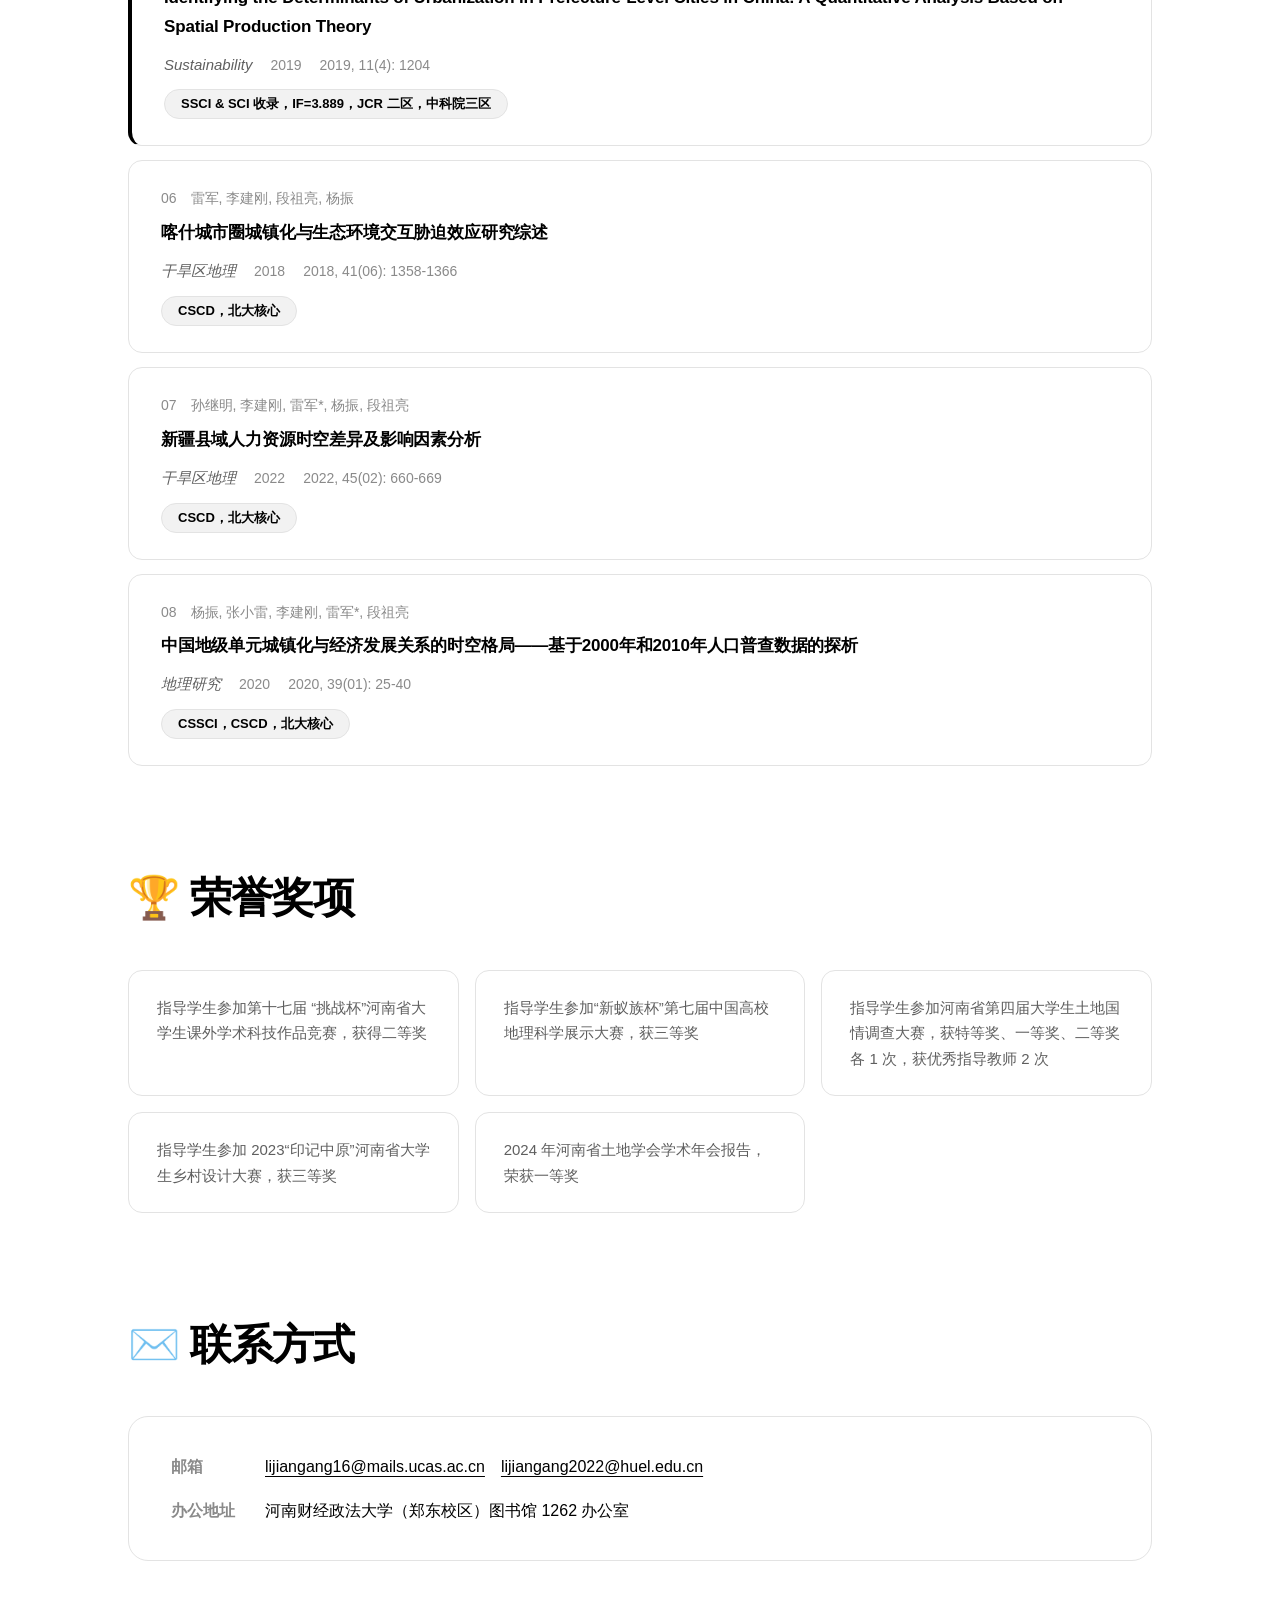
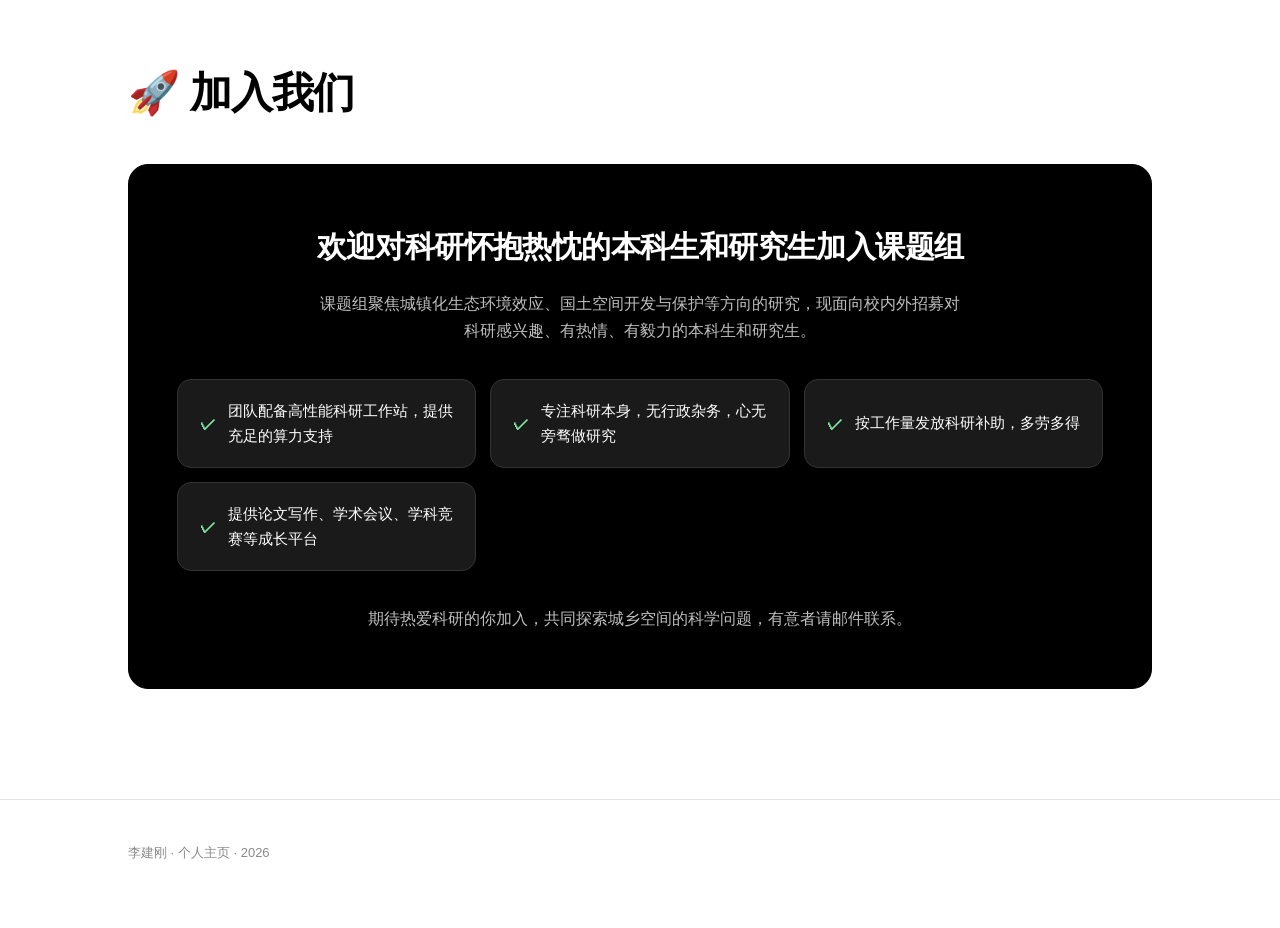
==== commit 892f8cea: "Redesign to OpenAI style" ====
--- a/index.html
+++ b/index.html
@@ -17,11 +17,6 @@
 
 <!-- Hero -->
 <header class="hero">
-  <div class="hero-bg">
-    <div class="glow glow-1"></div>
-    <div class="glow glow-2"></div>
-    <div class="glow glow-3"></div>
-  </div>
   <div class="hero-content">
     <div class="avatar reveal" id="avatarBox">
       <span id="avatarText">李</span>
@@ -40,43 +35,43 @@
 
   <!-- 个人简介 -->
   <section class="section" id="profile">
-    <h2 class="section-title reveal">个人简介</h2>
+    <h2 class="section-title reveal">👤 个人简介</h2>
     <div class="glass-card card-text reveal" id="profileText"></div>
   </section>
 
   <!-- 科研项目 -->
   <section class="section" id="projects">
-    <h2 class="section-title reveal">科研项目</h2>
+    <h2 class="section-title reveal">🧪 科研项目</h2>
     <div class="project-list" id="projectList"></div>
   </section>
 
   <!-- 科研兼职 -->
   <section class="section" id="positions">
-    <h2 class="section-title reveal">科研兼职</h2>
+    <h2 class="section-title reveal">🤝 科研兼职</h2>
     <div class="position-grid" id="positionGrid"></div>
   </section>
 
   <!-- 代表性论文 -->
   <section class="section" id="papers">
-    <h2 class="section-title reveal">代表性论文</h2>
+    <h2 class="section-title reveal">📄 代表性论文</h2>
     <div class="paper-list" id="paperList"></div>
   </section>
 
   <!-- 荣誉 -->
   <section class="section" id="honors">
-    <h2 class="section-title reveal">荣誉奖项</h2>
+    <h2 class="section-title reveal">🏆 荣誉奖项</h2>
     <div class="honor-grid" id="honorGrid"></div>
   </section>
 
   <!-- 联系方式 -->
   <section class="section" id="contact">
-    <h2 class="section-title reveal">联系方式</h2>
+    <h2 class="section-title reveal">✉️ 联系方式</h2>
     <div class="glass-card contact-card reveal" id="contactCard"></div>
   </section>
 
   <!-- 加入我们 -->
   <section class="section" id="recruiting">
-    <h2 class="section-title reveal" id="recruitingTitle">加入我们</h2>
+    <h2 class="section-title reveal">🚀 加入我们</h2>
     <div class="recruit-card reveal">
       <p class="recruit-subtitle" id="recruitSubtitle"></p>
       <p class="recruit-intro" id="recruitIntro"></p>
--- a/style.css
+++ b/style.css
@@ -1,20 +1,18 @@
 /* ============================================================
-   苹果官网风格 · 深色个人主页
-   修改样式只需编辑本文件
+   OpenAI 风格 · 浅色极简个人主页
    ============================================================ */
 
 :root {
-  --bg: #000000;
-  --text: #f5f5f7;
-  --text-secondary: #a1a1a6;
-  --text-tertiary: #6e6e73;
-  --card-bg: rgba(255, 255, 255, 0.07);
-  --card-border: rgba(255, 255, 255, 0.12);
-  --card-hover: rgba(255, 255, 255, 0.12);
-  --accent: #2997ff;
-  --radius: 24px;
-  --radius-sm: 16px;
-  --nav-h: 56px;
+  --bg: #ffffff;
+  --text: #000000;
+  --text-secondary: #5f5f5f;
+  --text-tertiary: #8a8a8a;
+  --border: #e3e3e3;
+  --border-dark: #000000;
+  --card-hover-bg: #fafafa;
+  --radius: 20px;
+  --radius-sm: 14px;
+  --nav-h: 60px;
 }
 
 * { margin: 0; padding: 0; box-sizing: border-box; }
@@ -22,8 +20,8 @@
 html { scroll-behavior: smooth; }
 
 body {
-  font-family: -apple-system, BlinkMacSystemFont, "SF Pro Display", "SF Pro Text",
-    "PingFang SC", "Hiragino Sans GB", "Microsoft YaHei", sans-serif;
+  font-family: -apple-system, BlinkMacSystemFont, "Helvetica Neue", "SF Pro Text",
+    "PingFang SC", "Hiragino Sans GB", "Microsoft YaHei", Arial, sans-serif;
   background: var(--bg);
   color: var(--text);
   line-height: 1.7;
@@ -31,7 +29,7 @@
   overflow-x: hidden;
 }
 
-::selection { background: rgba(41, 151, 255, 0.35); }
+::selection { background: #d4e6ff; }
 
 /* ---------- 导航栏 ---------- */
 .navbar {
@@ -41,96 +39,86 @@
   z-index: 100;
   display: flex;
   align-items: center;
-  background: rgba(0, 0, 0, 0.55);
-  backdrop-filter: saturate(180%) blur(20px);
-  -webkit-backdrop-filter: saturate(180%) blur(20px);
-  border-bottom: 1px solid rgba(255, 255, 255, 0.06);
+  background: rgba(255, 255, 255, 0.92);
+  backdrop-filter: blur(12px);
+  -webkit-backdrop-filter: blur(12px);
+  border-bottom: 1px solid var(--border);
 }
 .nav-inner {
   width: 100%;
-  max-width: 1100px;
+  max-width: 1080px;
   margin: 0 auto;
-  padding: 0 24px;
+  padding: 0 28px;
   display: flex;
   align-items: center;
   justify-content: space-between;
 }
-.nav-brand { font-size: 17px; font-weight: 600; letter-spacing: 0.01em; }
-.nav-links { display: flex; gap: 28px; }
+.nav-brand { font-size: 18px; font-weight: 700; letter-spacing: -0.01em; }
+.nav-links { display: flex; gap: 26px; }
 .nav-links a {
   color: var(--text-secondary);
   text-decoration: none;
-  font-size: 14px;
-  transition: color 0.25s;
+  font-size: 14.5px;
+  font-weight: 500;
+  transition: color 0.2s;
 }
 .nav-links a:hover { color: var(--text); }
 
 /* ---------- Hero ---------- */
 .hero {
-  position: relative;
   min-height: 100vh;
   display: flex;
   align-items: center;
   justify-content: center;
   text-align: center;
-  padding: calc(var(--nav-h) + 40px) 24px 60px;
+  padding: calc(var(--nav-h) + 60px) 28px 80px;
+  border-bottom: 1px solid var(--border);
+}
+.hero-content { max-width: 900px; }
+
+.avatar {
+  width: 120px; height: 120px;
+  margin: 0 auto 40px;
+  border-radius: 50%;
+  background: #fff;
+  border: 2px solid var(--border-dark);
+  display: flex; align-items: center; justify-content: center;
+  font-size: 52px; font-weight: 700;
+  color: var(--text);
   overflow: hidden;
 }
-.hero-bg { position: absolute; inset: 0; z-index: 0; }
-.glow {
-  position: absolute;
-  border-radius: 50%;
-  filter: blur(90px);
-  opacity: 0.5;
-}
-.glow-1 { width: 560px; height: 560px; background: #1d3a8f; top: -120px; left: -80px; }
-.glow-2 { width: 480px; height: 480px; background: #3a1d8f; bottom: -120px; right: -100px; }
-.glow-3 { width: 420px; height: 420px; background: #8f1d3a; top: 30%; left: 55%; opacity: 0.28; }
-
-.hero-content { position: relative; z-index: 1; max-width: 900px; }
-
-.avatar {
-  width: 132px; height: 132px;
-  margin: 0 auto 36px;
-  border-radius: 50%;
-  background: linear-gradient(135deg, #6a5cff, #2997ff, #3ec1ff);
-  display: flex; align-items: center; justify-content: center;
-  font-size: 56px; font-weight: 700;
-  color: #fff;
-  box-shadow: 0 20px 60px rgba(41, 151, 255, 0.35);
-  overflow: hidden;
-}
 .avatar img { width: 100%; height: 100%; object-fit: cover; }
 
 .hero-title {
-  font-size: clamp(52px, 9vw, 108px);
-  font-weight: 700;
-  letter-spacing: -0.02em;
-  line-height: 1.05;
+  font-size: clamp(56px, 10vw, 112px);
+  font-weight: 800;
+  letter-spacing: -0.03em;
+  line-height: 1.02;
 }
 .hero-role {
-  margin-top: 22px;
+  margin-top: 26px;
   font-size: clamp(18px, 2.4vw, 26px);
   font-weight: 600;
-  color: var(--text-secondary);
+  color: var(--text);
 }
 .hero-intro {
-  margin-top: 12px;
+  margin-top: 10px;
   font-size: clamp(15px, 1.8vw, 19px);
   color: var(--text-tertiary);
 }
 
-.hero-scroll { margin-top: 72px; opacity: 0.75; }
+.hero-scroll { margin-top: 72px; }
 .mouse {
-  width: 26px; height: 42px;
+  width: 24px; height: 38px;
   margin: 0 auto;
-  border: 2px solid rgba(255, 255, 255, 0.5);
+  border: 2px solid var(--text);
   border-radius: 14px;
   position: relative;
+  opacity: 0.45;
 }
 .wheel {
-  width: 4px; height: 8px;
-  background: #fff; border-radius: 2px;
+  width: 3px; height: 7px;
+  background: var(--text); border-radius: 2px;
   margin: 7px auto 0;
   animation: scroll 1.8s infinite;
 }
@@ -142,161 +130,142 @@
 
 /* ---------- 布局 ---------- */
 .container {
-  max-width: 980px;
+  max-width: 1080px;
   margin: 0 auto;
-  padding: 0 24px;
-}
-.section { padding: 90px 0 10px; }
+  padding: 0 28px;
+}
+.section { padding: 96px 0 0; }
 
 .section-title {
-  font-size: clamp(30px, 4.6vw, 44px);
-  font-weight: 700;
-  letter-spacing: -0.015em;
-  margin-bottom: 34px;
-}
-
-/* ---------- 玻璃卡片 ---------- */
+  font-size: clamp(30px, 4.2vw, 42px);
+  font-weight: 800;
+  letter-spacing: -0.02em;
+  margin-bottom: 36px;
+}
+
+/* ---------- 通用卡片 ---------- */
 .glass-card {
-  background: var(--card-bg);
-  border: 1px solid var(--card-border);
+  background: var(--bg);
+  border: 1px solid var(--border);
   border-radius: var(--radius);
-  backdrop-filter: blur(20px);
-  -webkit-backdrop-filter: blur(20px);
-  padding: 36px 40px;
-  transition: transform 0.4s ease, background 0.4s ease, box-shadow 0.4s ease;
-}
-.glass-card:hover {
-  transform: translateY(-4px);
-  background: var(--card-hover);
-  box-shadow: 0 24px 60px rgba(0, 0, 0, 0.45);
-}
-
-.card-text { font-size: 16.5px; color: var(--text); text-align: justify; }
+  padding: 36px 42px;
+  transition: border-color 0.25s ease, background 0.25s ease;
+}
+.glass-card:hover { border-color: var(--border-dark); background: var(--card-hover-bg); }
+
+.card-text { font-size: 16.5px; text-align: justify; }
 .card-text p + p { margin-top: 14px; }
 
 /* ---------- 科研兼职 ---------- */
 .position-grid { display: flex; flex-direction: column; gap: 14px; }
 .position-item {
-  background: var(--card-bg);
-  border: 1px solid var(--card-border);
+  background: var(--bg);
+  border: 1px solid var(--border);
   border-radius: var(--radius-sm);
   padding: 20px 28px;
   font-size: 15.5px;
   color: var(--text-secondary);
-  transition: transform 0.35s ease, background 0.35s ease;
-}
-.position-item:hover { transform: translateY(-3px); background: var(--card-hover); color: var(--text); }
+  transition: border-color 0.25s ease, background 0.25s ease;
+}
+.position-item:hover { border-color: var(--border-dark); background: var(--card-hover-bg); color: var(--text); }
 
 /* ---------- 荣誉 ---------- */
-.honor-grid { display: grid; grid-template-columns: repeat(auto-fit, minmax(300px, 1fr)); gap: 18px; }
+.honor-grid { display: grid; grid-template-columns: repeat(auto-fit, minmax(320px, 1fr)); gap: 16px; }
 .honor-item {
-  background: var(--card-bg);
-  border: 1px solid var(--card-border);
-  border-radius: var(--radius-sm);
-  padding: 22px 26px;
+  background: var(--bg);
+  border: 1px solid var(--border);
+  border-radius: var(--radius-sm);
+  padding: 24px 28px;
   font-size: 15px;
   color: var(--text-secondary);
-  transition: transform 0.35s ease, background 0.35s ease;
-}
-.honor-item:hover { transform: translateY(-3px); background: var(--card-hover); color: var(--text); }
+  transition: border-color 0.25s ease, background 0.25s ease;
+}
+.honor-item:hover { border-color: var(--border-dark); background: var(--card-hover-bg); color: var(--text); }
 
 /* ---------- 联系方式 ---------- */
 .contact-card { display: flex; flex-direction: column; gap: 16px; }
-.contact-row {
-  display: flex;
-  align-items: flex-start;
-  gap: 18px;
-  font-size: 16px;
-}
-.contact-label {
-  flex: 0 0 76px;
-  color: var(--text-tertiary);
-  font-weight: 500;
-}
+.contact-row { display: flex; align-items: flex-start; gap: 18px; font-size: 16px; }
+.contact-label { flex: 0 0 76px; color: var(--text-tertiary); font-weight: 600; }
 .contact-value { color: var(--text); word-break: break-all; }
-.contact-value a {
-  color: var(--accent);
-  text-decoration: none;
-  transition: opacity 0.25s;
-}
-.contact-value a:hover { opacity: 0.7; text-decoration: underline; }
+.contact-value a { color: var(--text); text-decoration: underline; text-underline-offset: 4px; transition: color 0.2s; }
+.contact-value a:hover { color: var(--text-tertiary); }
 
 /* ---------- 论文列表 ---------- */
 .paper-list { display: flex; flex-direction: column; gap: 14px; }
 .paper {
-  background: var(--card-bg);
-  border: 1px solid var(--card-border);
-  border-radius: var(--radius-sm);
-  padding: 24px 30px;
-  transition: transform 0.35s ease, background 0.35s ease, box-shadow 0.35s ease;
-}
-.paper:hover {
-  transform: translateY(-3px);
-  background: var(--card-hover);
-  box-shadow: 0 18px 44px rgba(0, 0, 0, 0.4);
-}
-.paper.paper-highlight { border-left: 3px solid var(--accent); }
-.paper-authors { font-size: 14px; color: var(--text-tertiary); margin-bottom: 6px; }
-.paper-title { font-size: 16.5px; font-weight: 600; color: var(--text); }
-.paper-meta { margin-top: 8px; display: flex; flex-wrap: wrap; gap: 8px 16px; align-items: baseline; }
+  background: var(--bg);
+  border: 1px solid var(--border);
+  border-radius: var(--radius-sm);
+  padding: 26px 32px;
+  transition: border-color 0.25s ease, background 0.25s ease;
+}
+.paper:hover { border-color: var(--border-dark); background: var(--card-hover-bg); }
+.paper.paper-highlight { border-left: 4px solid var(--border-dark); }
+.paper-authors { font-size: 14px; color: var(--text-tertiary); margin-bottom: 8px; }
+.paper-title { font-size: 17px; font-weight: 700; letter-spacing: -0.01em; }
+.paper-meta { margin-top: 10px; display: flex; flex-wrap: wrap; gap: 8px 18px; align-items: baseline; }
 .paper-journal { font-size: 15px; color: var(--text-secondary); font-style: italic; }
 .paper-year { font-size: 14px; color: var(--text-tertiary); }
 .paper-note {
   display: inline-block;
-  margin-top: 10px;
+  margin-top: 12px;
   font-size: 13px;
-  color: #6ec1ff;
-  background: rgba(41, 151, 255, 0.12);
-  border: 1px solid rgba(41, 151, 255, 0.25);
+  font-weight: 600;
+  color: var(--text);
+  background: #f2f2f2;
+  border: 1px solid var(--border);
   border-radius: 999px;
-  padding: 3px 14px;
+  padding: 3px 16px;
 }
 
 /* ---------- 项目列表 ---------- */
-.project-list { display: flex; flex-direction: column; gap: 14px; }
+.project-list { display: grid; grid-template-columns: repeat(auto-fit, minmax(320px, 1fr)); gap: 16px; }
 .project {
-  background: var(--card-bg);
-  border: 1px solid var(--card-border);
-  border-radius: var(--radius-sm);
-  padding: 26px 30px;
-  display: flex;
-  flex-wrap: wrap;
-  align-items: center;
-  gap: 12px 20px;
-  transition: transform 0.35s ease, background 0.35s ease;
-}
-.project:hover { transform: translateY(-3px); background: var(--card-hover); }
-.project-name { font-size: 16.5px; font-weight: 600; flex: 1 1 300px; }
+  background: var(--bg);
+  border: 1px solid var(--border);
+  border-radius: var(--radius-sm);
+  padding: 28px 30px;
+  display: flex;
+  flex-direction: column;
+  gap: 14px;
+  transition: border-color 0.25s ease, background 0.25s ease;
+}
+.project:hover { border-color: var(--border-dark); background: var(--card-hover-bg); }
+.project-name { font-size: 16.5px; font-weight: 700; }
+.project-tags { display: flex; flex-wrap: wrap; gap: 8px; }
 .project-tag {
-  font-size: 13px;
+  font-size: 12.5px;
+  font-weight: 600;
   color: var(--text-secondary);
-  background: rgba(255, 255, 255, 0.08);
-  border: 1px solid var(--card-border);
+  background: #f2f2f2;
+  border: 1px solid var(--border);
   border-radius: 999px;
   padding: 3px 12px;
 }
 .project-tag.status {
-  color: #7ee6a2;
-  background: rgba(52, 199, 89, 0.12);
-  border-color: rgba(52, 199, 89, 0.28);
+  color: #0a7d33;
+  background: #eafaf0;
+  border-color: #bfe8cd;
 }
 
 /* ---------- 加入我们 ---------- */
 .recruit-card {
-  background: linear-gradient(150deg, rgba(41, 151, 255, 0.16), rgba(106, 92, 255, 0.14), rgba(255, 255, 255, 0.06));
-  border: 1px solid rgba(41, 151, 255, 0.28);
+  background: var(--text);
+  border: 1px solid var(--text);
   border-radius: var(--radius);
-  padding: 44px 46px;
+  padding: 56px 48px;
   text-align: center;
+  color: #fff;
 }
 .recruit-subtitle {
-  font-size: clamp(20px, 2.8vw, 26px);
-  font-weight: 600;
-  margin-bottom: 16px;
+  font-size: clamp(22px, 3vw, 30px);
+  font-weight: 800;
+  letter-spacing: -0.02em;
+  margin-bottom: 18px;
 }
 .recruit-intro {
   font-size: 16px;
-  color: var(--text-secondary);
+  color: rgba(255, 255, 255, 0.75);
   max-width: 640px;
   margin: 0 auto;
 }
@@ -304,36 +273,28 @@
   display: grid;
   grid-template-columns: repeat(auto-fit, minmax(260px, 1fr));
   gap: 14px;
-  margin: 30px 0;
+  margin: 34px 0;
   text-align: left;
 }
 .recruit-item {
-  background: rgba(0, 0, 0, 0.32);
-  border: 1px solid rgba(255, 255, 255, 0.1);
-  border-radius: var(--radius-sm);
-  padding: 16px 20px;
+  background: #1a1a1a;
+  border: 1px solid #333;
+  border-radius: var(--radius-sm);
+  padding: 18px 22px;
   font-size: 15px;
-  color: var(--text);
+  color: #fff;
   display: flex;
   align-items: center;
   gap: 12px;
 }
-.recruit-check {
-  color: #7ee6a2;
-  font-weight: 700;
-  font-size: 17px;
-  flex: 0 0 auto;
-}
-.recruit-closing {
-  font-size: 16px;
-  color: var(--text-secondary);
-}
+.recruit-check { font-weight: 700; font-size: 16px; color: #7ee6a2; flex: 0 0 auto; }
+.recruit-closing { font-size: 16px; color: rgba(255, 255, 255, 0.75); }
 
 /* ---------- 页脚 ---------- */
 .footer {
   margin-top: 110px;
-  padding: 40px 0 60px;
-  border-top: 1px solid rgba(255, 255, 255, 0.08);
+  padding: 42px 0 64px;
+  border-top: 1px solid var(--border);
   color: var(--text-tertiary);
   font-size: 13px;
 }
@@ -341,8 +302,8 @@
 /* ---------- 滚动显现动画 ---------- */
 .reveal {
   opacity: 0;
-  transform: translateY(30px);
-  transition: opacity 0.9s cubic-bezier(0.2, 0.8, 0.2, 1), transform 0.9s cubic-bezier(0.2, 0.8, 0.2, 1);
+  transform: translateY(24px);
+  transition: opacity 0.7s ease, transform 0.7s ease;
 }
 .reveal.visible { opacity: 1; transform: none; }
 
@@ -350,7 +311,8 @@
 @media (max-width: 768px) {
   .nav-links { display: none; }
   .glass-card { padding: 26px 24px; }
-  .section { padding: 64px 0 10px; }
-  .paper { padding: 20px 22px; }
-  .project { padding: 22px 22px; }
-}
+  .section { padding: 72px 0 0; }
+  .paper { padding: 22px 22px; }
+  .project { padding: 24px 22px; }
+  .recruit-card { padding: 40px 26px; }
+}
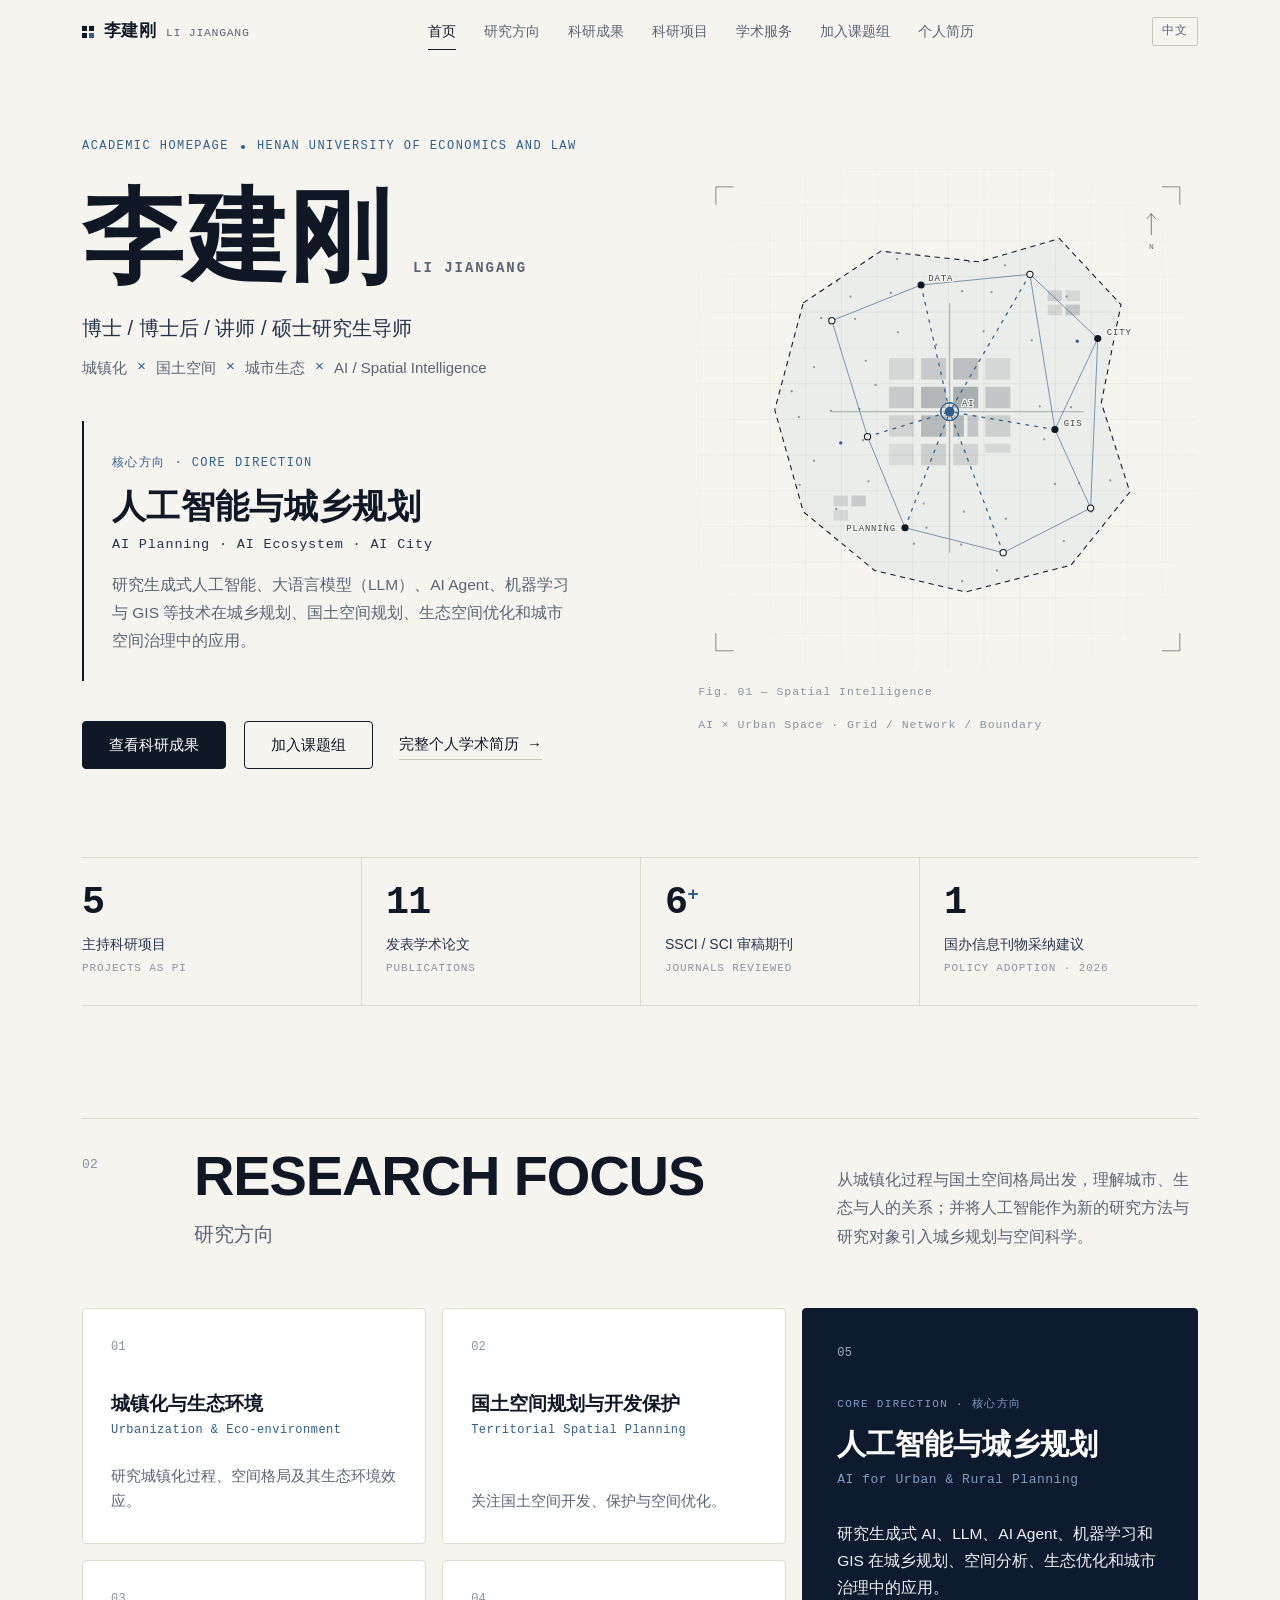
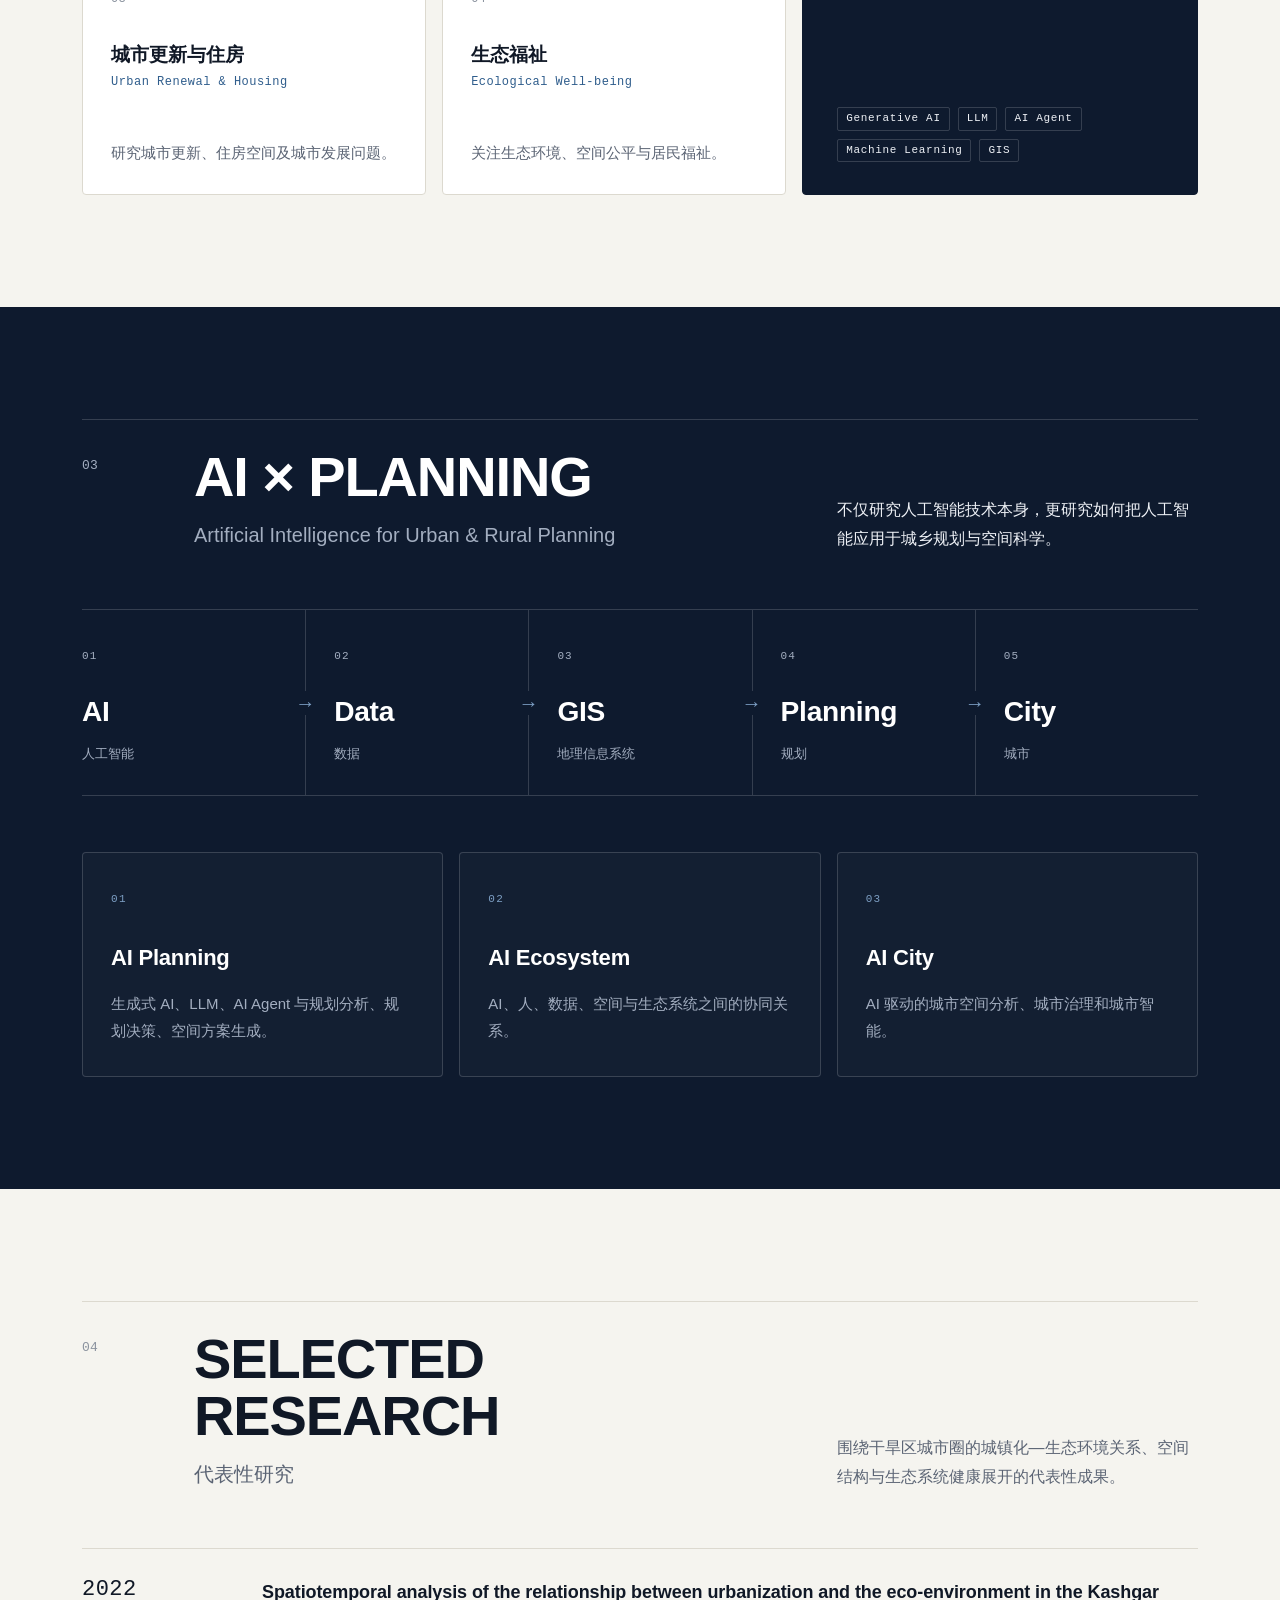
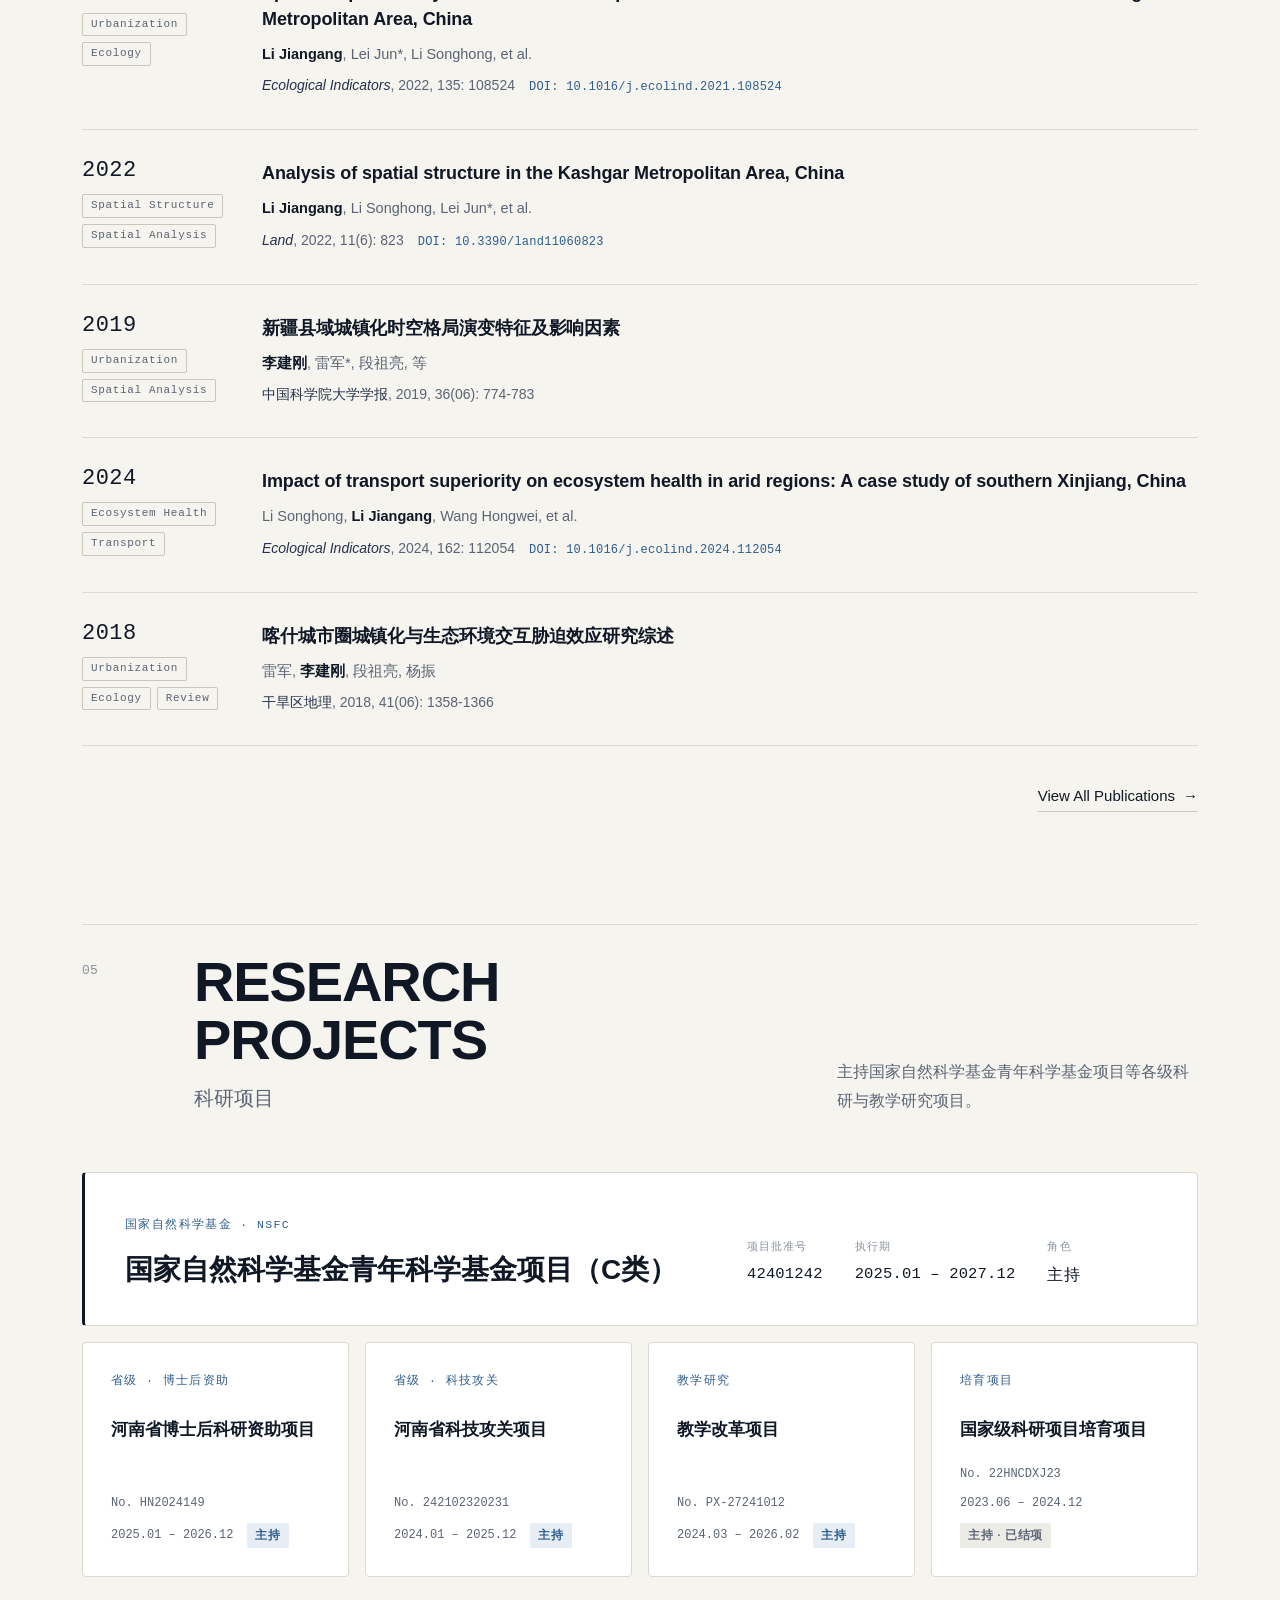
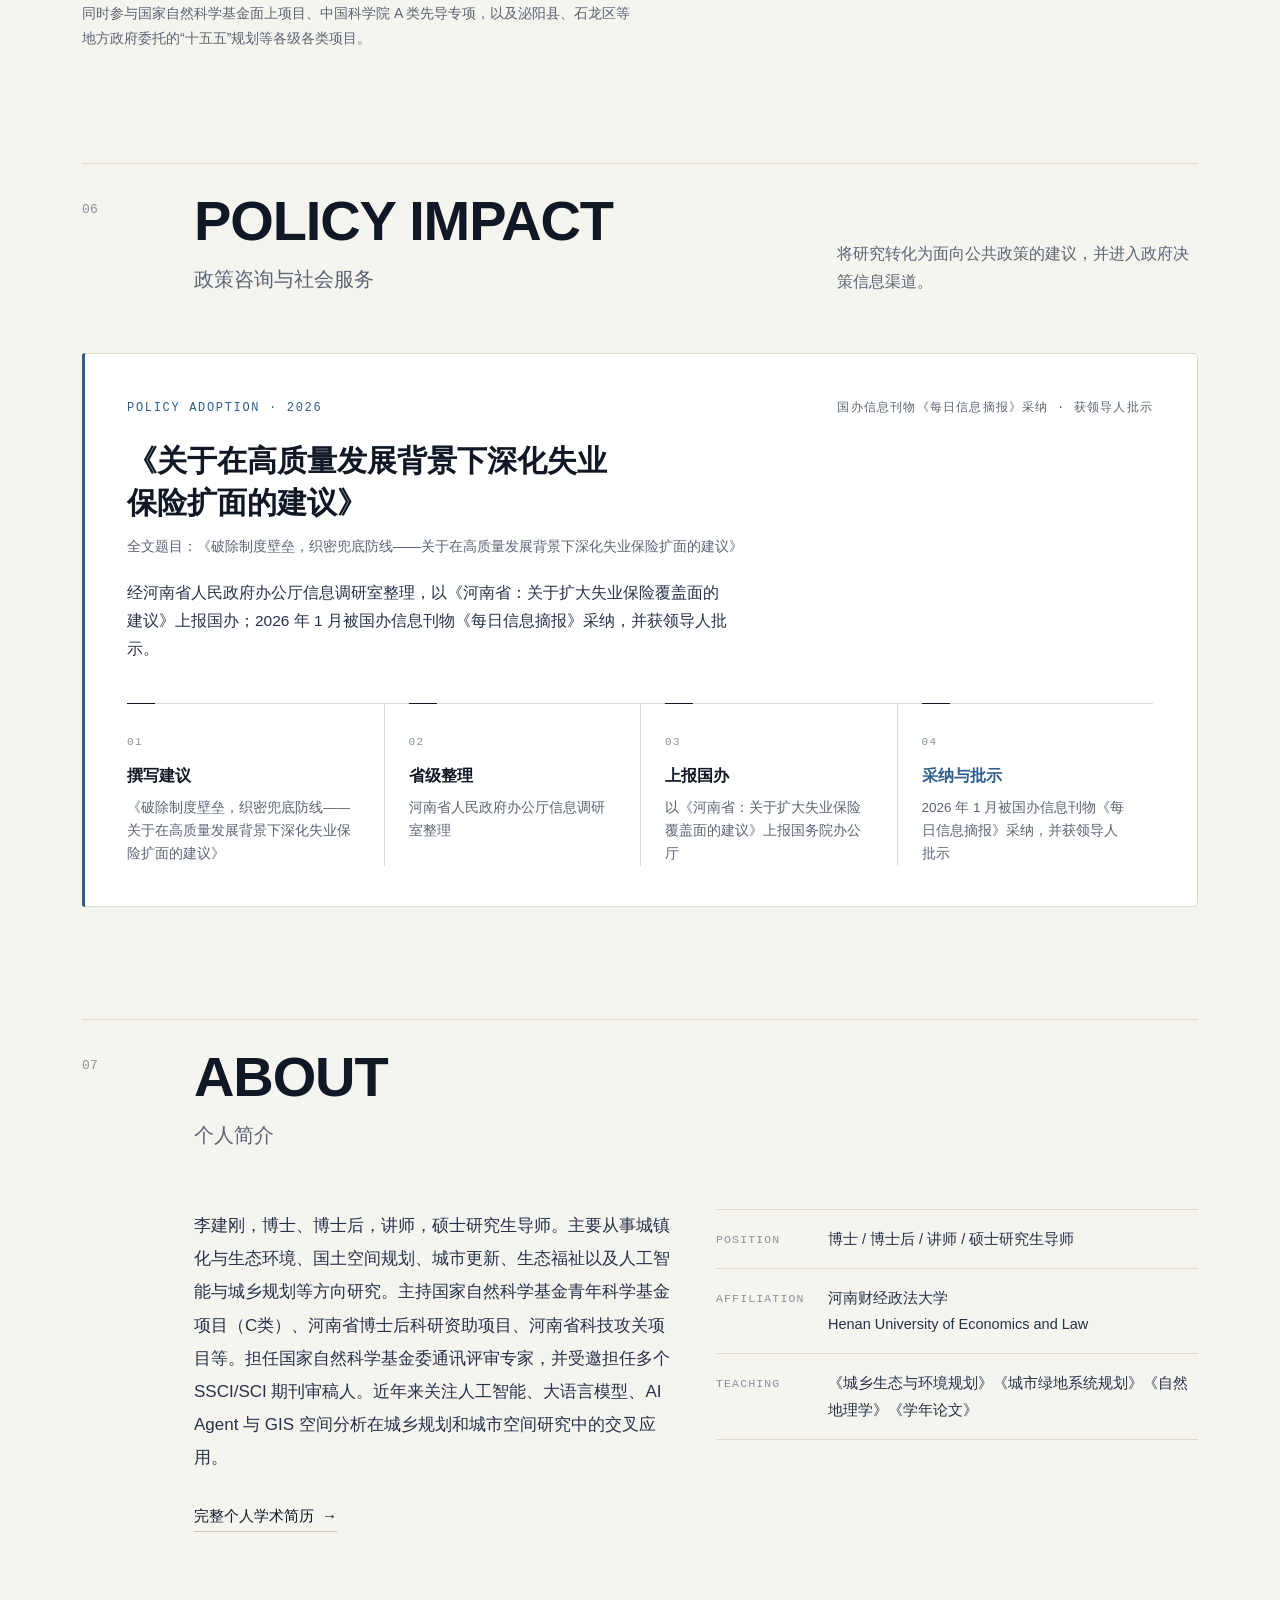
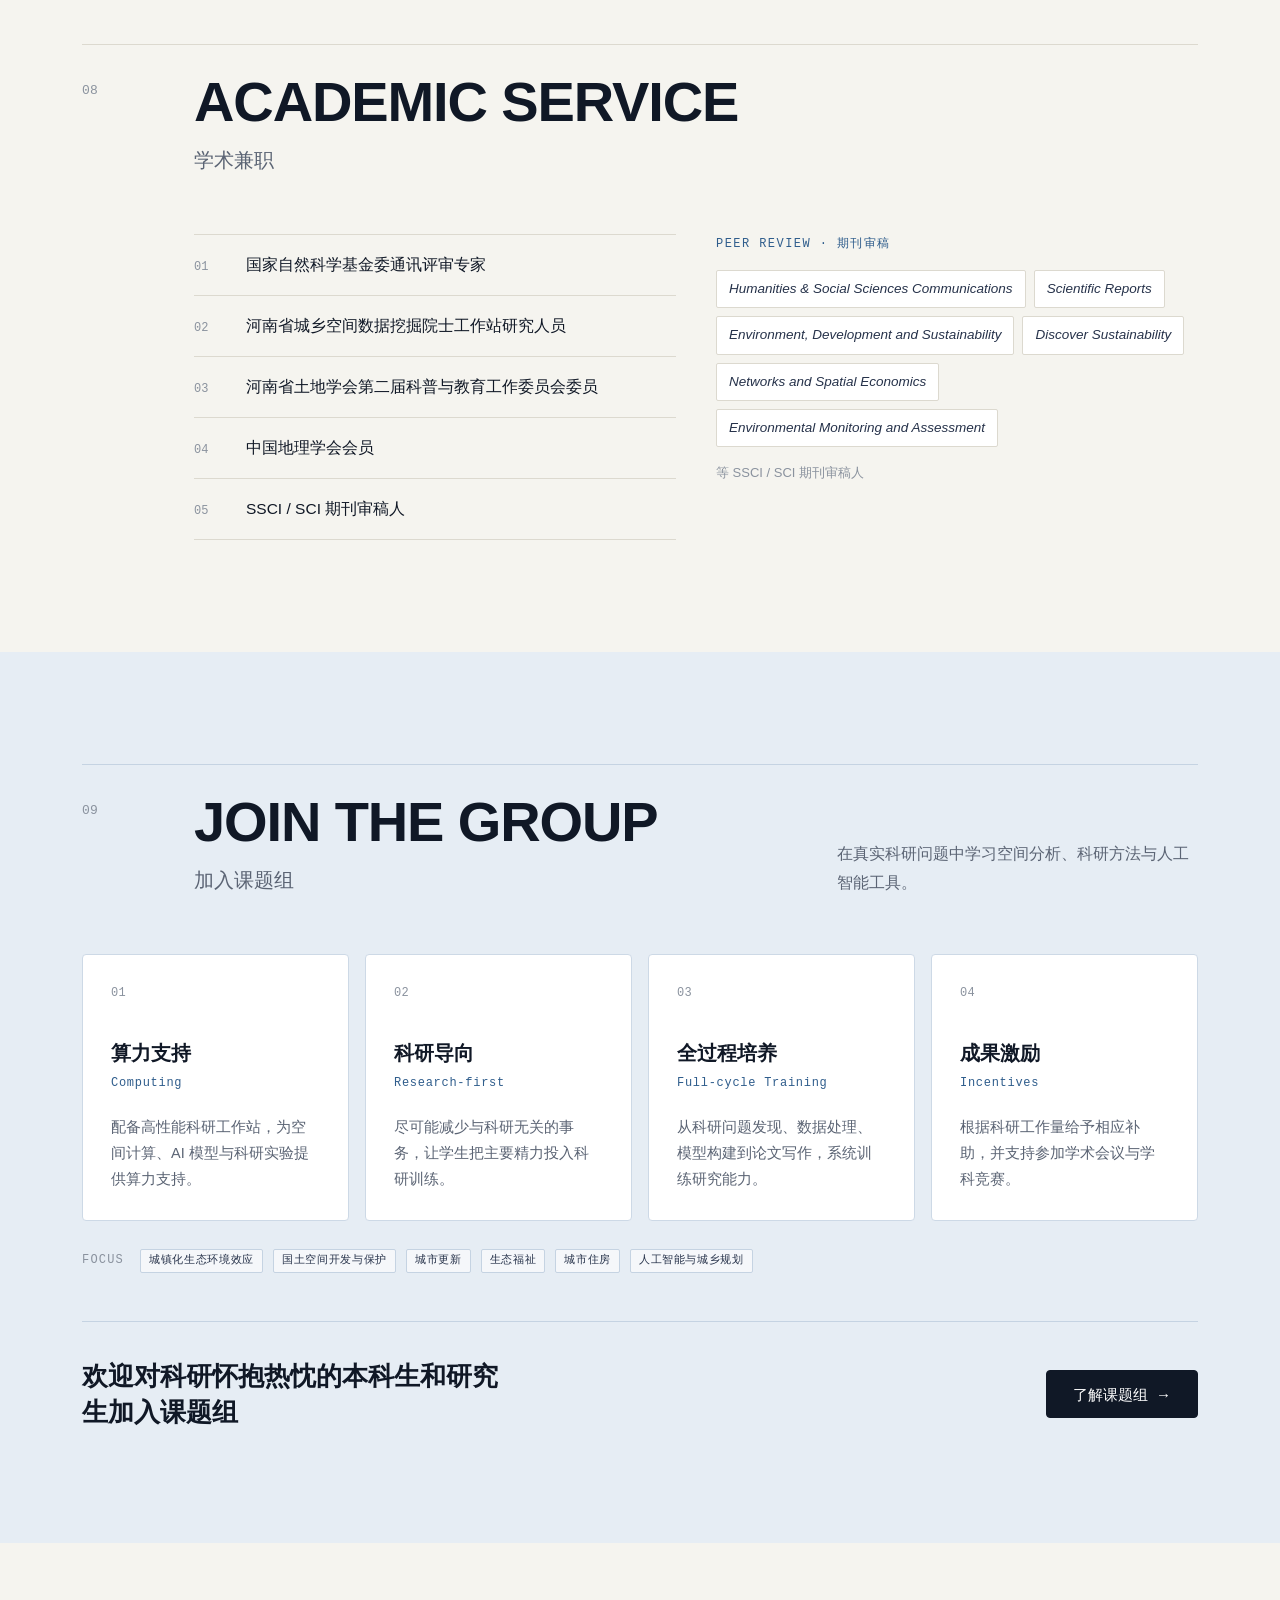
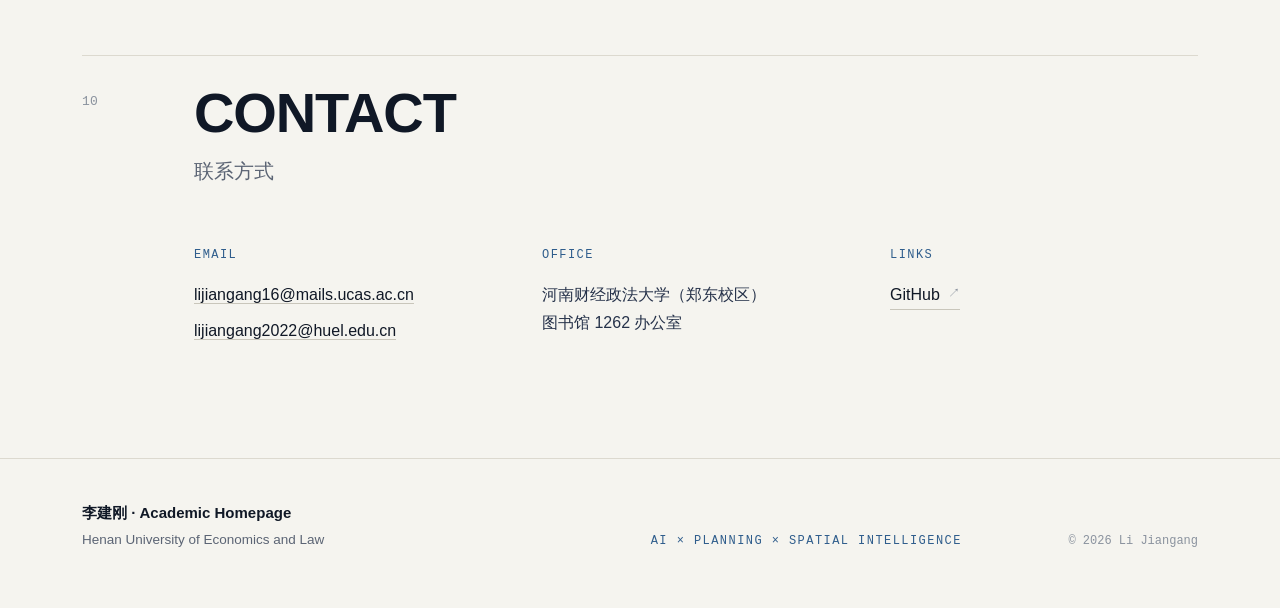
==== commit 1b44e972: "Add files via upload" ====
--- a/index.html
+++ b/index.html
@@ -3,88 +3,374 @@
 <head>
 <meta charset="UTF-8">
 <meta name="viewport" content="width=device-width, initial-scale=1.0">
-<title>李建刚 - 个人主页</title>
+<title>李建刚 · Academic Homepage｜人工智能与城乡规划 · 城镇化与生态环境</title>
+<meta name="description" content="李建刚，博士、博士后，讲师，硕士研究生导师，河南财经政法大学。研究城镇化与生态环境、国土空间规划、城市更新、生态福祉，以及生成式人工智能、LLM、AI Agent、机器学习与 GIS 在城乡规划中的应用。">
+<meta name="theme-color" content="#0e1a2e">
+<meta property="og:title" content="李建刚 · Academic Homepage">
+<meta property="og:description" content="Urban & Spatial Research × Artificial Intelligence — 人工智能与城乡规划 · AI Planning · AI Ecosystem · AI City">
+<meta property="og:type" content="website">
+<link rel="icon" href="data:image/svg+xml,%3Csvg xmlns='http://www.w3.org/2000/svg' viewBox='0 0 32 32'%3E%3Crect width='32' height='32' fill='%23101826'/%3E%3Crect x='7' y='7' width='8' height='8' fill='%23fff'/%3E%3Crect x='17' y='7' width='8' height='8' fill='%23fff'/%3E%3Crect x='7' y='17' width='8' height='8' fill='%23fff'/%3E%3Crect x='17' y='17' width='8' height='8' fill='%237d9fc4'/%3E%3C/svg%3E">
 <link rel="stylesheet" href="style.css">
+<script>document.documentElement.classList.add("js");</script>
 </head>
-<body>
-
-<nav class="navbar" id="navbar">
+<body data-page="home">
+
+<a class="skip" href="#main">跳到主要内容</a>
+
+<nav class="nav" id="nav" aria-label="主导航">
   <div class="nav-inner">
-    <span class="nav-brand" id="navBrand">李建刚</span>
+    <a class="nav-brand" href="index.html" aria-label="返回首页">
+      <span class="nav-mark" aria-hidden="true"></span>
+      <span class="nav-name" id="navName">李建刚</span>
+      <span class="nav-en" id="navEn">Li Jiangang</span>
+    </a>
     <div class="nav-links" id="navLinks"></div>
+    <div class="nav-right">
+      <span class="nav-lang" title="当前为中文版">中文</span>
+      <button class="nav-toggle" id="navToggle" type="button" aria-expanded="false" aria-controls="navLinks" aria-label="打开菜单">
+        <span></span><span></span>
+      </button>
+    </div>
   </div>
 </nav>
 
-<!-- Hero -->
-<header class="hero">
-  <div class="hero-content">
-    <div class="avatar reveal" id="avatarBox">
-      <span id="avatarText">李</span>
-      <img id="avatarImg" alt="头像" hidden>
-    </div>
-    <h1 class="hero-title reveal" id="heroTitle">李建刚</h1>
-    <p class="hero-role reveal" id="heroRole"></p>
-    <p class="hero-intro reveal" id="heroIntro"></p>
-    <div class="hero-scroll reveal">
-      <div class="mouse"><div class="wheel"></div></div>
-    </div>
-  </div>
-</header>
-
-<main class="container">
-
-  <!-- 个人简介 -->
-  <section class="section" id="profile">
-    <h2 class="section-title reveal">👤 个人简介</h2>
-    <div class="glass-card card-text reveal" id="profileText"></div>
-  </section>
-
-  <!-- 科研项目 -->
-  <section class="section" id="projects">
-    <h2 class="section-title reveal">🧪 科研项目</h2>
-    <div class="project-list" id="projectList"></div>
-  </section>
-
-  <!-- 科研兼职 -->
-  <section class="section" id="positions">
-    <h2 class="section-title reveal">🤝 科研兼职</h2>
-    <div class="position-grid" id="positionGrid"></div>
-  </section>
-
-  <!-- 代表性论文 -->
-  <section class="section" id="papers">
-    <h2 class="section-title reveal">📄 代表性论文</h2>
-    <div class="paper-list" id="paperList"></div>
-  </section>
-
-  <!-- 荣誉 -->
-  <section class="section" id="honors">
-    <h2 class="section-title reveal">🏆 荣誉奖项</h2>
-    <div class="honor-grid" id="honorGrid"></div>
-  </section>
-
-  <!-- 联系方式 -->
-  <section class="section" id="contact">
-    <h2 class="section-title reveal">✉️ 联系方式</h2>
-    <div class="glass-card contact-card reveal" id="contactCard"></div>
-  </section>
-
-  <!-- 加入我们 -->
-  <section class="section" id="recruiting">
-    <h2 class="section-title reveal">🚀 加入我们</h2>
-    <div class="recruit-card reveal">
-      <p class="recruit-subtitle" id="recruitSubtitle"></p>
-      <p class="recruit-intro" id="recruitIntro"></p>
-      <div class="recruit-items" id="recruitItems"></div>
-      <p class="recruit-closing" id="recruitClosing"></p>
+<main id="main">
+
+  <!-- 01 Hero -->
+  <header class="hero" id="top">
+    <div class="wrap hero-grid">
+      <div class="hero-text">
+        <p class="eyebrow reveal">
+          <span class="hide-sm">Academic Homepage</span><span class="dot hide-sm" aria-hidden="true"></span>
+          <span id="heroAffil">Henan University of Economics and Law</span>
+        </p>
+        <h1 class="hero-name reveal">
+          <span class="zh" id="heroName">李建刚</span>
+          <span class="en mono" id="heroNameEn">Li Jiangang</span>
+        </h1>
+        <p class="hero-role reveal" id="heroRole"></p>
+        <p class="hero-tagline reveal" id="heroTagline"></p>
+
+        <div class="hero-core reveal">
+          <span class="core-label mono" id="coreLabel"></span>
+          <h2 class="core-title" id="coreTitle"></h2>
+          <p class="core-sub mono" id="coreSub"></p>
+          <p class="core-desc" id="coreDesc"></p>
+        </div>
+
+        <div class="hero-actions reveal">
+          <a class="btn btn-primary" href="#research">查看科研成果</a>
+          <a class="btn btn-ghost" href="#join">加入课题组</a>
+          <a class="link-arrow" href="profile.html">完整个人学术简历 <span class="arrow" aria-hidden="true">→</span></a>
+        </div>
+      </div>
+
+      <figure class="hero-figure reveal">
+        <svg viewBox="0 0 560 560" xmlns="http://www.w3.org/2000/svg" role="img" aria-labelledby="figTitle figDesc">
+          <title id="figTitle">Spatial Intelligence 示意图</title>
+          <desc id="figDesc">抽象的城市网格、城市边界、空间网络与 AI 节点，表达人工智能与城市空间研究的交叉。</desc>
+          <defs>
+            <pattern id="grid" width="40" height="40" patternUnits="userSpaceOnUse">
+              <path d="M40 0H0V40" fill="none" stroke="currentColor" stroke-opacity="0.1" stroke-width="1"/>
+            </pattern>
+            <radialGradient id="fade" cx="50%" cy="50%" r="62%">
+              <stop offset="55%" stop-color="#fff" stop-opacity="1"/>
+              <stop offset="100%" stop-color="#fff" stop-opacity="0"/>
+            </radialGradient>
+            <mask id="fadeMask"><rect width="560" height="560" fill="url(#fade)"/></mask>
+          </defs>
+
+          <!-- 底层网格 -->
+          <rect width="560" height="560" fill="url(#grid)" mask="url(#fadeMask)"/>
+
+          <!-- 图框角标 -->
+          <g fill="none" stroke="currentColor" stroke-opacity="0.55" stroke-width="1">
+            <path d="M20 40V20H40"/><path d="M520 20H540V40"/><path d="M540 520V540H520"/><path d="M40 540H20V520"/>
+          </g>
+          <!-- 指北 -->
+          <g fill="none" stroke="currentColor" stroke-opacity="0.6" stroke-width="1">
+            <path d="M508 74V50"/><path d="M503 56l5-6 5 6"/>
+          </g>
+          <text x="508" y="90" font-family="ui-monospace, Menlo, Consolas, monospace" font-size="9" text-anchor="middle" fill="currentColor" fill-opacity="0.6">N</text>
+
+          <!-- 城市边界 -->
+          <path d="M118 150 L205 92 L315 104 L405 78 L474 152 L452 262 L484 362 L418 444 L300 474 L198 450 L118 384 L86 270 Z"
+                fill="#2f5d8c" fill-opacity="0.05" stroke="currentColor" stroke-width="1.2" stroke-dasharray="6 5" stroke-linejoin="round"/>
+
+          <!-- 数据点 -->
+          <path d="M216 139h0 M344 108h0 M113 278h0 M105 249h0 M256 402h0 M138 167h0 M335 450h0 M425 193h0 M210 398h0 M160 307h0 M304 104h0 M267 197h0 M400 353h0 M185 304h0 M295 421h0 M374 192h0 M253 375h0 M149 271h0 M388 303h0 M114 354h0 M156 126h0 M242 420h0 M410 417h0 M199 242h0 M181 269h0 M320 182h0 M462 349h0 M441 384h0 M130 327h0 M171 143h0 M223 101h0 M130 222h0 M329 138h0 M188 215h0 M224 183h0 M413 143h0 M296 137h0 M296 462h0 M427 352h0 M155 381h0 M298 384h0 M191 350h0 M176 168h0 M418 267h0 M345 392h0 M383 266h0"
+                fill="none" stroke="currentColor" stroke-opacity="0.42" stroke-width="2.6" stroke-linecap="round"/>
+
+          <!-- 中心城区街区 -->
+          <g fill="currentColor">
+            <rect x="214" y="212" width="28" height="24" fill-opacity="0.10"/>
+            <rect x="250" y="212" width="28" height="24" fill-opacity="0.16"/>
+            <rect x="286" y="212" width="28" height="24" fill-opacity="0.22"/>
+            <rect x="322" y="212" width="28" height="24" fill-opacity="0.10"/>
+            <rect x="214" y="244" width="28" height="24" fill-opacity="0.16"/>
+            <rect x="250" y="244" width="28" height="24" fill-opacity="0.26"/>
+            <rect x="286" y="244" width="28" height="24" fill-opacity="0.30"/>
+            <rect x="322" y="244" width="28" height="24" fill-opacity="0.18"/>
+            <rect x="214" y="276" width="28" height="24" fill-opacity="0.12"/>
+            <rect x="250" y="276" width="28" height="24" fill-opacity="0.24"/>
+            <rect x="286" y="276" width="12" height="24" fill-opacity="0.26"/>
+            <rect x="302" y="276" width="12" height="24" fill-opacity="0.18"/>
+            <rect x="322" y="276" width="28" height="24" fill-opacity="0.14"/>
+            <rect x="214" y="308" width="28" height="24" fill-opacity="0.08"/>
+            <rect x="250" y="308" width="28" height="24" fill-opacity="0.14"/>
+            <rect x="286" y="308" width="28" height="24" fill-opacity="0.12"/>
+            <rect x="322" y="308" width="28" height="10" fill-opacity="0.10"/>
+            <!-- 卫星城镇 -->
+            <rect x="392" y="136" width="16" height="12" fill-opacity="0.14"/>
+            <rect x="412" y="136" width="16" height="12" fill-opacity="0.10"/>
+            <rect x="392" y="152" width="16" height="12" fill-opacity="0.10"/>
+            <rect x="412" y="152" width="16" height="12" fill-opacity="0.18"/>
+            <rect x="152" y="366" width="16" height="12" fill-opacity="0.12"/>
+            <rect x="172" y="366" width="16" height="12" fill-opacity="0.16"/>
+            <rect x="152" y="382" width="16" height="12" fill-opacity="0.10"/>
+          </g>
+          <!-- 主干道 -->
+          <g fill="none" stroke="currentColor" stroke-opacity="0.35" stroke-width="1">
+            <path d="M150 272H432"/><path d="M282 150V430"/>
+          </g>
+
+          <!-- 空间网络 -->
+          <g fill="none" stroke="#2f5d8c" stroke-opacity="0.7" stroke-width="1">
+            <path d="M150 170L250 130"/><path d="M250 130L372 118"/><path d="M372 118L448 190"/>
+            <path d="M150 170L190 300"/><path d="M448 190L400 292"/>
+            <path d="M190 300L232 402"/><path d="M400 292L440 380"/>
+            <path d="M232 402L342 430"/><path d="M342 430L440 380"/>
+            <path d="M448 190L440 380"/><path d="M372 118L400 292"/>
+          </g>
+          <!-- 汇入 AI 节点的动态数据流 -->
+          <g class="fig-flow" fill="none" stroke="#2f5d8c" stroke-width="1.4" stroke-linecap="round">
+            <path d="M250 130L282 272"/><path d="M372 118L282 272"/>
+            <path d="M190 300L282 272"/><path d="M400 292L282 272"/>
+            <path d="M232 402L282 272"/><path d="M342 430L282 272"/>
+          </g>
+
+          <!-- 节点 -->
+          <g fill="#f5f4ef" stroke="currentColor" stroke-width="1.2">
+            <circle cx="150" cy="170" r="3.5"/><circle cx="372" cy="118" r="3.5"/>
+            <circle cx="190" cy="300" r="3.5"/><circle cx="342" cy="430" r="3.5"/>
+            <circle cx="440" cy="380" r="3.5"/>
+          </g>
+          <g fill="currentColor">
+            <circle cx="250" cy="130" r="4"/><circle cx="448" cy="190" r="4"/>
+            <circle cx="400" cy="292" r="4"/><circle cx="232" cy="402" r="4"/>
+          </g>
+          <!-- AI 枢纽节点 -->
+          <circle class="fig-pulse" cx="282" cy="272" r="10" fill="none" stroke="#2f5d8c" stroke-width="1"/>
+          <circle class="fig-pulse d2" cx="282" cy="272" r="10" fill="none" stroke="#2f5d8c" stroke-width="1"/>
+          <circle class="fig-pulse d3" cx="282" cy="272" r="10" fill="none" stroke="#2f5d8c" stroke-width="1"/>
+          <circle cx="282" cy="272" r="5.5" fill="#2f5d8c"/>
+          <circle class="fig-blink" cx="425" cy="193" r="1.8" fill="#2f5d8c"/>
+          <circle class="fig-blink d2" cx="160" cy="307" r="1.8" fill="#2f5d8c"/>
+
+          <!-- 标签 -->
+          <g font-family="ui-monospace, 'SF Mono', Menlo, Consolas, monospace" font-size="10" letter-spacing="1" fill="currentColor" fill-opacity="0.8"
+             paint-order="stroke" stroke="#f5f4ef" stroke-width="3" stroke-linejoin="round">
+            <text x="296" y="266">AI</text>
+            <text x="258" y="126">DATA</text>
+            <text x="410" y="288">GIS</text>
+            <text x="222" y="406" text-anchor="end">PLANNING</text>
+            <text x="458" y="186">CITY</text>
+          </g>
+        </svg>
+        <figcaption class="mono">
+          <span>Fig. 01 — Spatial Intelligence</span>
+          <span>AI × Urban Space · Grid / Network / Boundary</span>
+        </figcaption>
+      </figure>
+    </div>
+
+    <div class="hero-stats reveal">
+      <div class="hero-stats-inner" id="heroStats"></div>
+    </div>
+  </header>
+
+  <!-- 02 Research Focus -->
+  <section class="section" id="focus" aria-labelledby="focusTitle">
+    <div class="wrap">
+      <header class="sec-head reveal">
+        <span class="sec-num mono">02</span>
+        <div class="sec-titles">
+          <h2 class="sec-title" id="focusTitle">Research Focus</h2>
+          <p class="sec-zh">研究方向</p>
+        </div>
+        <p class="sec-lead">从城镇化过程与国土空间格局出发，理解城市、生态与人的关系；并将人工智能作为新的研究方法与研究对象引入城乡规划与空间科学。</p>
+      </header>
+      <div class="focus-grid" id="focusGrid"></div>
+    </div>
+  </section>
+
+  <!-- 03 AI × Planning -->
+  <section class="section band" id="ai" aria-labelledby="aiTitle">
+    <div class="wrap">
+      <header class="sec-head reveal">
+        <span class="sec-num mono">03</span>
+        <div class="sec-titles">
+          <h2 class="sec-title" id="aiTitle">AI × Planning</h2>
+          <p class="sec-zh" id="aiSub"></p>
+        </div>
+        <p class="sec-lead" id="aiStatement"></p>
+      </header>
+      <ol class="flow reveal" id="aiFlow" aria-label="从人工智能到城市的应用链条"></ol>
+      <div class="ai-grid reveal" id="aiDirections"></div>
+    </div>
+  </section>
+
+  <!-- 04 Selected Research -->
+  <section class="section" id="research" aria-labelledby="researchTitle">
+    <div class="wrap">
+      <header class="sec-head reveal">
+        <span class="sec-num mono">04</span>
+        <div class="sec-titles">
+          <h2 class="sec-title" id="researchTitle">Selected Research</h2>
+          <p class="sec-zh">代表性研究</p>
+        </div>
+        <p class="sec-lead">围绕干旱区城市圈的城镇化—生态环境关系、空间结构与生态系统健康展开的代表性成果。</p>
+      </header>
+      <ol class="pubs" id="pubList"></ol>
+      <div class="sec-foot reveal">
+        <a class="link-arrow" href="publications.html">View All Publications <span class="arrow" aria-hidden="true">→</span></a>
+      </div>
+    </div>
+  </section>
+
+  <!-- 05 Research Projects -->
+  <section class="section" id="projects" aria-labelledby="projectsTitle">
+    <div class="wrap">
+      <header class="sec-head reveal">
+        <span class="sec-num mono">05</span>
+        <div class="sec-titles">
+          <h2 class="sec-title" id="projectsTitle">Research Projects</h2>
+          <p class="sec-zh">科研项目</p>
+        </div>
+        <p class="sec-lead">主持国家自然科学基金青年科学基金项目等各级科研与教学研究项目。</p>
+      </header>
+      <div class="proj-featured reveal" id="projFeatured"></div>
+      <div class="proj-grid" id="projGrid"></div>
+      <p class="proj-note reveal" id="projNote"></p>
+    </div>
+  </section>
+
+  <!-- 06 Policy Impact -->
+  <section class="section" id="policy" aria-labelledby="policyTitle">
+    <div class="wrap">
+      <header class="sec-head reveal">
+        <span class="sec-num mono">06</span>
+        <div class="sec-titles">
+          <h2 class="sec-title" id="policyTitle">Policy Impact</h2>
+          <p class="sec-zh">政策咨询与社会服务</p>
+        </div>
+        <p class="sec-lead">将研究转化为面向公共政策的建议，并进入政府决策信息渠道。</p>
+      </header>
+      <article class="policy-card reveal" id="policyCard"></article>
+    </div>
+  </section>
+
+  <!-- 07 About -->
+  <section class="section" id="about" aria-labelledby="aboutTitle">
+    <div class="wrap">
+      <header class="sec-head reveal">
+        <span class="sec-num mono">07</span>
+        <div class="sec-titles">
+          <h2 class="sec-title" id="aboutTitle">About</h2>
+          <p class="sec-zh">个人简介</p>
+        </div>
+      </header>
+      <div class="two-col reveal">
+        <span class="spacer" aria-hidden="true"></span>
+        <div>
+          <p class="about-text" id="bioShort"></p>
+          <a class="link-arrow" href="profile.html">完整个人学术简历 <span class="arrow" aria-hidden="true">→</span></a>
+        </div>
+        <dl class="about-aside" id="aboutAside"></dl>
+      </div>
+    </div>
+  </section>
+
+  <!-- 08 Academic Service -->
+  <section class="section" id="service" aria-labelledby="serviceTitle">
+    <div class="wrap">
+      <header class="sec-head reveal">
+        <span class="sec-num mono">08</span>
+        <div class="sec-titles">
+          <h2 class="sec-title" id="serviceTitle">Academic Service</h2>
+          <p class="sec-zh">学术兼职</p>
+        </div>
+      </header>
+      <div class="two-col reveal">
+        <span class="spacer" aria-hidden="true"></span>
+        <ol class="service-list" id="serviceList"></ol>
+        <div>
+          <p class="journals-title mono">Peer Review · 期刊审稿</p>
+          <ul class="journals" id="journalList"></ul>
+          <p class="journals-note">等 SSCI / SCI 期刊审稿人</p>
+        </div>
+      </div>
+    </div>
+  </section>
+
+  <!-- 09 Join -->
+  <section class="section soft" id="join" aria-labelledby="joinTitle">
+    <div class="wrap">
+      <header class="sec-head reveal">
+        <span class="sec-num mono">09</span>
+        <div class="sec-titles">
+          <h2 class="sec-title" id="joinTitle">Join the Group</h2>
+          <p class="sec-zh">加入课题组</p>
+        </div>
+        <p class="sec-lead" id="joinSubtitle"></p>
+      </header>
+      <div class="join-grid" id="joinItems"></div>
+      <div class="join-focus reveal" id="joinFocus"></div>
+      <div class="join-cta reveal">
+        <p class="join-closing" id="joinClosing"></p>
+        <a class="btn btn-primary" href="join.html">了解课题组 <span class="arrow" aria-hidden="true">→</span></a>
+      </div>
+    </div>
+  </section>
+
+  <!-- 10 Contact -->
+  <section class="section" id="contact" aria-labelledby="contactTitle">
+    <div class="wrap">
+      <header class="sec-head reveal">
+        <span class="sec-num mono">10</span>
+        <div class="sec-titles">
+          <h2 class="sec-title" id="contactTitle">Contact</h2>
+          <p class="sec-zh">联系方式</p>
+        </div>
+      </header>
+      <div class="contact-grid reveal">
+        <span class="spacer" aria-hidden="true"></span>
+        <div>
+          <span class="c-label mono">Email</span>
+          <ul class="c-list" id="contactEmails"></ul>
+        </div>
+        <div>
+          <span class="c-label mono">Office</span>
+          <p class="c-text" id="contactOffice"></p>
+        </div>
+        <div>
+          <span class="c-label mono">Links</span>
+          <ul class="c-links" id="contactLinks"></ul>
+        </div>
+      </div>
     </div>
   </section>
 
 </main>
 
 <footer class="footer">
-  <div class="container">
-    <p id="footerText">李建刚 · 个人主页</p>
+  <div class="wrap footer-grid">
+    <div>
+      <p class="footer-l1" id="footerL1"></p>
+      <p class="footer-l2" id="footerL2"></p>
+    </div>
+    <p class="footer-tag mono" id="footerL3"></p>
+    <p class="footer-copy" id="footerCopy"></p>
   </div>
 </footer>
 
--- a/style.css
+++ b/style.css
@@ -1,318 +1,622 @@
 /* ============================================================
-   OpenAI 风格 · 浅色极简个人主页
+   李建刚 · Academic Homepage
+   Style: Modern Academic / Editorial / Minimal
+   Palette: Navy ink · Off-white · Soft blue
    ============================================================ */
 
 :root {
-  --bg: #ffffff;
-  --text: #000000;
-  --text-secondary: #5f5f5f;
-  --text-tertiary: #8a8a8a;
-  --border: #e3e3e3;
-  --border-dark: #000000;
-  --card-hover-bg: #fafafa;
-  --radius: 20px;
-  --radius-sm: 14px;
-  --nav-h: 60px;
+  --bg: #f5f4ef;            /* 米白页面底色 */
+  --surface: #ffffff;       /* 卡片 */
+  --ink: #101826;           /* 深墨蓝：正文、标题 */
+  --ink-2: #26324a;
+  --muted: #5b6474;         /* 次级文字 */
+  --faint: #8a929e;         /* 装饰性小字 */
+  --line: #dcd9cf;          /* 分隔线 */
+  --line-2: #c9c6bb;
+  --accent: #2f5d8c;        /* 低饱和强调蓝 */
+  --accent-2: #7d9fc4;
+  --accent-soft: #e6edf4;   /* 浅蓝底 */
+  --navy: #0e1a2e;          /* 深色版块 */
+  --navy-2: #172640;
+  --on-navy: #eef1f6;
+  --on-navy-muted: #a3aec0;
+  --on-navy-line: rgba(255, 255, 255, 0.16);
+
+  --font-sans: "Inter", "SF Pro Text", -apple-system, BlinkMacSystemFont, "Segoe UI",
+    "Helvetica Neue", "PingFang SC", "Hiragino Sans GB", "Microsoft YaHei",
+    "Noto Sans CJK SC", "Source Han Sans SC", sans-serif;
+  --font-mono: ui-monospace, "SF Mono", Menlo, Consolas, "Liberation Mono",
+    "PingFang SC", "Microsoft YaHei", monospace;
+
+  --nav-h: 64px;
+  --wrap: 1180px;
+  --gutter: 32px;
+  --radius: 4px;
+  --ease: cubic-bezier(0.2, 0.7, 0.2, 1);
 }
 
 * { margin: 0; padding: 0; box-sizing: border-box; }
 
-html { scroll-behavior: smooth; }
+html { scroll-behavior: smooth; -webkit-text-size-adjust: 100%; }
+@media (prefers-reduced-motion: reduce) { html { scroll-behavior: auto; } }
 
 body {
-  font-family: -apple-system, BlinkMacSystemFont, "Helvetica Neue", "SF Pro Text",
-    "PingFang SC", "Hiragino Sans GB", "Microsoft YaHei", Arial, sans-serif;
+  font-family: var(--font-sans);
+  font-size: 16px;
+  line-height: 1.8;
+  color: var(--ink);
   background: var(--bg);
-  color: var(--text);
-  line-height: 1.7;
   -webkit-font-smoothing: antialiased;
   overflow-x: hidden;
-}
-
-::selection { background: #d4e6ff; }
-
-/* ---------- 导航栏 ---------- */
-.navbar {
-  position: fixed;
-  top: 0; left: 0; right: 0;
-  height: var(--nav-h);
-  z-index: 100;
-  display: flex;
-  align-items: center;
-  background: rgba(255, 255, 255, 0.92);
-  backdrop-filter: blur(12px);
-  -webkit-backdrop-filter: blur(12px);
-  border-bottom: 1px solid var(--border);
+  text-rendering: optimizeLegibility;
+}
+
+::selection { background: #cfdcea; color: var(--ink); }
+
+img, svg { display: block; max-width: 100%; }
+a { color: inherit; text-decoration: none; }
+a:focus-visible, button:focus-visible { outline: 2px solid var(--accent); outline-offset: 3px; }
+ul, ol { list-style: none; }
+b, strong { font-weight: 600; }
+em { font-style: italic; }
+
+.mono { font-family: var(--font-mono); font-feature-settings: "tnum"; letter-spacing: 0.02em; }
+
+.skip {
+  position: absolute; left: 16px; top: -60px;
+  padding: 8px 14px; background: var(--ink); color: #fff; z-index: 1000;
+  font-size: 14px;
+}
+.skip:focus { top: 12px; }
+
+.wrap { width: 100%; max-width: var(--wrap); margin: 0 auto; padding: 0 var(--gutter); }
+
+/* ---------- 导航 ---------- */
+.nav {
+  position: fixed; top: 0; left: 0; right: 0;
+  height: var(--nav-h); z-index: 100;
+  background: rgba(245, 244, 239, 0);
+  border-bottom: 1px solid transparent;
+  transition: background 0.35s var(--ease), border-color 0.35s var(--ease), box-shadow 0.35s var(--ease);
+}
+.nav.scrolled, .nav.open {
+  background: rgba(245, 244, 239, 0.9);
+  -webkit-backdrop-filter: blur(14px);
+  backdrop-filter: blur(14px);
+  border-bottom-color: var(--line);
 }
 .nav-inner {
-  width: 100%;
-  max-width: 1080px;
-  margin: 0 auto;
-  padding: 0 28px;
-  display: flex;
-  align-items: center;
-  justify-content: space-between;
-}
-.nav-brand { font-size: 18px; font-weight: 700; letter-spacing: -0.01em; }
-.nav-links { display: flex; gap: 26px; }
+  height: 100%; max-width: var(--wrap); margin: 0 auto; padding: 0 var(--gutter);
+  display: flex; align-items: center; justify-content: space-between; gap: 24px;
+}
+.nav-brand { display: flex; align-items: baseline; gap: 10px; white-space: nowrap; }
+.nav-mark {
+  width: 12px; height: 12px; align-self: center;
+  background:
+    linear-gradient(var(--ink), var(--ink)) 0 0 / 5px 5px no-repeat,
+    linear-gradient(var(--ink), var(--ink)) 7px 0 / 5px 5px no-repeat,
+    linear-gradient(var(--ink), var(--ink)) 0 7px / 5px 5px no-repeat,
+    linear-gradient(var(--accent), var(--accent)) 7px 7px / 5px 5px no-repeat;
+}
+.nav-name { font-size: 17px; font-weight: 700; letter-spacing: 0.02em; }
+.nav-en { font-family: var(--font-mono); font-size: 11.5px; color: var(--muted); letter-spacing: 0.06em; text-transform: uppercase; }
+
+.nav-links { display: flex; align-items: center; gap: 28px; }
 .nav-links a {
-  color: var(--text-secondary);
-  text-decoration: none;
-  font-size: 14.5px;
-  font-weight: 500;
-  transition: color 0.2s;
-}
-.nav-links a:hover { color: var(--text); }
+  position: relative; font-size: 14px; font-weight: 500; color: var(--muted);
+  padding: 4px 0; transition: color 0.2s;
+}
+.nav-links a::after {
+  content: ""; position: absolute; left: 0; right: 100%; bottom: -2px; height: 1.5px;
+  background: var(--ink); transition: right 0.3s var(--ease);
+}
+.nav-links a:hover, .nav-links a.active { color: var(--ink); }
+.nav-links a.active::after { right: 0; }
+
+.nav-right { display: flex; align-items: center; gap: 18px; }
+.nav-lang {
+  font-family: var(--font-mono); font-size: 12px; letter-spacing: 0.08em;
+  color: var(--muted); border: 1px solid var(--line-2); padding: 3px 9px; border-radius: 2px;
+}
+.nav-toggle {
+  display: none; width: 40px; height: 40px; border: 0; background: transparent; cursor: pointer;
+  position: relative; margin-right: -8px;
+}
+.nav-toggle span {
+  position: absolute; left: 10px; right: 10px; height: 1.5px; background: var(--ink);
+  transition: transform 0.3s var(--ease), top 0.3s var(--ease);
+}
+.nav-toggle span:nth-child(1) { top: 15px; }
+.nav-toggle span:nth-child(2) { top: 24px; }
+.nav.open .nav-toggle span:nth-child(1) { top: 19.5px; transform: rotate(45deg); }
+.nav.open .nav-toggle span:nth-child(2) { top: 19.5px; transform: rotate(-45deg); }
+
+/* ---------- 通用排版 ---------- */
+.eyebrow {
+  display: flex; align-items: center; flex-wrap: wrap; gap: 10px 12px;
+  font-family: var(--font-mono); font-size: 12px; letter-spacing: 0.12em; text-transform: uppercase;
+  color: var(--accent);
+}
+.eyebrow .dot { width: 4px; height: 4px; background: var(--accent); border-radius: 50%; }
+
+.section { padding: 112px 0; }
+.section + .section { padding-top: 0; }
+.section.band, .section.soft { padding: 112px 0; }
+.section.band + .section, .section.soft + .section { padding-top: 112px; }
+
+.sec-head {
+  display: grid; grid-template-columns: 72px minmax(0, 1.25fr) minmax(0, 0.75fr);
+  gap: 24px 40px; align-items: end;
+  padding-top: 28px; margin-bottom: 56px;
+  border-top: 1px solid var(--line);
+}
+.sec-num { font-size: 13px; color: var(--faint); padding-top: 6px; align-self: start; }
+.sec-title {
+  font-size: clamp(34px, 4.6vw, 56px); font-weight: 700; line-height: 1.02;
+  letter-spacing: -0.02em; text-transform: uppercase;
+}
+.sec-zh { margin-top: 12px; font-size: clamp(17px, 1.6vw, 20px); font-weight: 500; color: var(--muted); }
+.sec-lead { font-size: 16px; color: var(--muted); max-width: 42ch; align-self: end; }
+
+.band .sec-head { border-top-color: var(--on-navy-line); }
+.band .sec-num { color: var(--on-navy-muted); }
+.band .sec-title { color: #fff; }
+.band .sec-zh { color: var(--on-navy-muted); }
+.band .sec-lead { color: var(--on-navy); }
+
+.tag {
+  display: inline-block; font-family: var(--font-mono); font-size: 11px; letter-spacing: 0.06em;
+  color: var(--muted); border: 1px solid var(--line-2); padding: 2px 8px; border-radius: 2px;
+  line-height: 1.6; white-space: nowrap;
+}
+
+.btn {
+  display: inline-flex; align-items: center; justify-content: center; gap: 8px;
+  min-height: 48px; padding: 0 26px; font-size: 15px; font-weight: 500;
+  border: 1px solid var(--ink); border-radius: var(--radius);
+  transition: background 0.25s var(--ease), color 0.25s var(--ease), border-color 0.25s var(--ease), transform 0.25s var(--ease);
+}
+.btn-primary { background: var(--ink); color: #fff; }
+.btn-primary:hover { background: var(--navy-2); border-color: var(--navy-2); }
+.btn-ghost { background: transparent; color: var(--ink); }
+.btn-ghost:hover { background: rgba(16, 24, 38, 0.06); }
+.btn .arrow { transition: transform 0.25s var(--ease); }
+.btn:hover .arrow { transform: translateX(3px); }
+
+.link-arrow {
+  display: inline-flex; align-items: center; gap: 8px;
+  font-size: 15px; font-weight: 500; color: var(--ink);
+  border-bottom: 1px solid var(--line-2); padding-bottom: 2px;
+  transition: border-color 0.25s;
+}
+.link-arrow .arrow { transition: transform 0.25s var(--ease); }
+.link-arrow:hover { border-color: var(--ink); }
+.link-arrow:hover .arrow { transform: translateX(4px); }
+
+.card {
+  background: var(--surface); border: 1px solid var(--line); border-radius: var(--radius);
+  padding: 28px; transition: border-color 0.3s var(--ease), transform 0.3s var(--ease);
+}
+.card:hover { border-color: var(--ink-2); }
 
 /* ---------- Hero ---------- */
-.hero {
-  min-height: 100vh;
-  display: flex;
-  align-items: center;
-  justify-content: center;
-  text-align: center;
-  padding: calc(var(--nav-h) + 60px) 28px 80px;
-  border-bottom: 1px solid var(--border);
-}
-.hero-content { max-width: 900px; }
-
-.avatar {
-  width: 120px; height: 120px;
-  margin: 0 auto 40px;
-  border-radius: 50%;
-  background: #fff;
-  border: 2px solid var(--border-dark);
-  display: flex; align-items: center; justify-content: center;
-  font-size: 52px; font-weight: 700;
-  color: var(--text);
-  overflow: hidden;
-}
-.avatar img { width: 100%; height: 100%; object-fit: cover; }
-
-.hero-title {
-  font-size: clamp(56px, 10vw, 112px);
-  font-weight: 800;
-  letter-spacing: -0.03em;
-  line-height: 1.02;
-}
-.hero-role {
-  margin-top: 26px;
-  font-size: clamp(18px, 2.4vw, 26px);
-  font-weight: 600;
-  color: var(--text);
-}
-.hero-intro {
-  margin-top: 10px;
-  font-size: clamp(15px, 1.8vw, 19px);
-  color: var(--text-tertiary);
-}
-
-.hero-scroll { margin-top: 72px; }
-.mouse {
-  width: 24px; height: 38px;
-  margin: 0 auto;
-  border: 2px solid var(--text);
-  border-radius: 14px;
-  position: relative;
-  opacity: 0.45;
-}
-.wheel {
-  width: 3px; height: 7px;
-  background: var(--text); border-radius: 2px;
-  margin: 7px auto 0;
-  animation: scroll 1.8s infinite;
-}
-@keyframes scroll {
-  0% { transform: translateY(0); opacity: 1; }
-  70% { transform: translateY(14px); opacity: 0; }
-  100% { transform: translateY(0); opacity: 0; }
-}
-
-/* ---------- 布局 ---------- */
-.container {
-  max-width: 1080px;
-  margin: 0 auto;
-  padding: 0 28px;
-}
-.section { padding: 96px 0 0; }
-
-.section-title {
-  font-size: clamp(30px, 4.2vw, 42px);
-  font-weight: 800;
-  letter-spacing: -0.02em;
-  margin-bottom: 36px;
-}
-
-/* ---------- 通用卡片 ---------- */
-.glass-card {
-  background: var(--bg);
-  border: 1px solid var(--border);
+.hero { position: relative; padding: calc(var(--nav-h) + 72px) 0 0; overflow: hidden; }
+.hero-grid {
+  display: grid; grid-template-columns: minmax(0, 1.05fr) minmax(0, 0.95fr);
+  gap: 48px 64px; align-items: center;
+}
+.hero-text { max-width: 640px; }
+.hero-name { display: flex; align-items: baseline; flex-wrap: wrap; gap: 8px 22px; margin-top: 28px; }
+.hero-name .zh { font-size: clamp(60px, 8vw, 108px); font-weight: 700; line-height: 1; letter-spacing: 0.01em; }
+.hero-name .en { font-size: 14px; color: var(--muted); letter-spacing: 0.14em; text-transform: uppercase; }
+.hero-role { margin-top: 22px; font-size: clamp(17px, 1.7vw, 20px); font-weight: 500; color: var(--ink-2); }
+.hero-tagline { margin-top: 8px; font-size: 15px; color: var(--muted); display: flex; flex-wrap: wrap; gap: 6px 10px; align-items: center; }
+.hero-tagline .x { color: var(--accent); font-family: var(--font-mono); }
+
+.hero-core {
+  margin-top: 40px; padding: 26px 0 26px 28px;
+  border-left: 2px solid var(--ink);
+}
+.core-label { font-size: 12px; letter-spacing: 0.12em; text-transform: uppercase; color: var(--accent); }
+.core-title { margin-top: 10px; font-size: clamp(26px, 2.8vw, 34px); font-weight: 700; line-height: 1.2; letter-spacing: 0.01em; }
+.core-sub { margin-top: 6px; font-size: 13.5px; color: var(--ink-2); letter-spacing: 0.06em; }
+.core-desc { margin-top: 14px; font-size: 15.5px; color: var(--muted); max-width: 54ch; }
+
+.hero-actions { margin-top: 40px; display: flex; flex-wrap: wrap; align-items: center; gap: 14px 18px; }
+.hero-actions .link-arrow { margin-left: 8px; }
+
+.hero-figure { position: relative; justify-self: end; width: 100%; max-width: 540px; }
+.hero-figure svg { width: 100%; height: auto; color: var(--ink); }
+.hero-figure figcaption {
+  margin-top: 14px; font-size: 11.5px; color: var(--faint); letter-spacing: 0.08em;
+  display: flex; justify-content: space-between; gap: 12px; flex-wrap: wrap;
+}
+
+/* SVG 图形动效（克制） */
+.fig-pulse { transform-origin: center; transform-box: fill-box; animation: pulse 3.6s ease-out infinite; }
+.fig-pulse.d2 { animation-delay: 1.2s; }
+.fig-pulse.d3 { animation-delay: 2.4s; }
+@keyframes pulse {
+  0% { transform: scale(0.4); opacity: 0.7; }
+  70% { transform: scale(1.6); opacity: 0; }
+  100% { transform: scale(1.6); opacity: 0; }
+}
+.fig-flow { stroke-dasharray: 3 7; animation: flow 6s linear infinite; }
+@keyframes flow { to { stroke-dashoffset: -60; } }
+.fig-blink { animation: blink 4.5s ease-in-out infinite; }
+.fig-blink.d2 { animation-delay: 1.5s; }
+@keyframes blink { 0%, 100% { opacity: 0.35; } 50% { opacity: 1; } }
+
+.hero-stats {
+  margin-top: 88px; padding: 0 var(--gutter); max-width: var(--wrap); margin-left: auto; margin-right: auto;
+}
+.hero-stats-inner {
+  display: grid; grid-template-columns: repeat(4, minmax(0, 1fr));
+  border-top: 1px solid var(--line); border-bottom: 1px solid var(--line);
+}
+.stat { padding: 26px 24px 26px 0; }
+.stat + .stat { border-left: 1px solid var(--line); padding-left: 24px; }
+.stat-value { font-size: clamp(30px, 3vw, 40px); font-weight: 600; line-height: 1; letter-spacing: -0.02em; }
+.stat-value sup { font-size: 0.5em; vertical-align: top; position: relative; top: 0.15em; color: var(--accent); }
+.stat-label { margin-top: 10px; font-size: 14px; color: var(--ink-2); }
+.stat-en { margin-top: 2px; font-size: 11px; color: var(--faint); letter-spacing: 0.08em; text-transform: uppercase; }
+
+/* ---------- 研究方向 ---------- */
+.focus-grid {
+  display: grid; grid-template-columns: minmax(0, 1fr) minmax(0, 1fr) minmax(0, 1.15fr);
+  grid-auto-rows: 1fr; gap: 16px;
+}
+.focus-card { display: flex; flex-direction: column; min-height: 220px; }
+.focus-num { font-size: 12px; color: var(--faint); }
+.focus-title { margin-top: 32px; font-size: 19px; font-weight: 600; line-height: 1.35; }
+.focus-en { margin-top: 4px; font-size: 12px; color: var(--accent); letter-spacing: 0.04em; }
+.focus-desc { margin-top: auto; padding-top: 22px; font-size: 14.5px; color: var(--muted); line-height: 1.75; }
+
+.focus-card.featured {
+  grid-column: 3; grid-row: 1 / span 2;
+  background: var(--navy); border-color: var(--navy); color: var(--on-navy);
+  padding: 34px 34px 32px;
+}
+.focus-card.featured:hover { border-color: var(--accent-2); }
+.focus-card.featured .focus-num { color: var(--on-navy-muted); }
+.focus-card.featured .focus-kicker {
+  display: inline-block; margin-top: 30px; font-family: var(--font-mono); font-size: 11px;
+  letter-spacing: 0.12em; text-transform: uppercase; color: var(--accent-2);
+}
+.focus-card.featured .focus-title { margin-top: 10px; font-size: clamp(24px, 2.3vw, 30px); color: #fff; }
+.focus-card.featured .focus-en { color: var(--accent-2); font-size: 13px; }
+.focus-card.featured .focus-desc { color: var(--on-navy); font-size: 15.5px; margin-top: 0; padding-top: 28px; }
+.focus-tags { margin-top: auto; padding-top: 32px; display: flex; flex-wrap: wrap; gap: 8px; }
+.focus-tags .tag { color: var(--on-navy); border-color: var(--on-navy-line); }
+
+/* ---------- AI × Planning 深色版块 ---------- */
+.band { background: var(--navy); color: var(--on-navy); }
+
+.flow {
+  display: grid; grid-template-columns: repeat(5, minmax(0, 1fr)); gap: 0;
+  counter-reset: flow;
+  border-top: 1px solid var(--on-navy-line); border-bottom: 1px solid var(--on-navy-line);
+}
+.flow-node { position: relative; padding: 30px 28px 30px 0; counter-increment: flow; }
+.flow-node + .flow-node { padding-left: 28px; border-left: 1px solid var(--on-navy-line); }
+.flow-node::before {
+  content: "0" counter(flow); font-family: var(--font-mono); font-size: 11px; letter-spacing: 0.1em;
+  color: var(--on-navy-muted);
+}
+.flow-en { display: block; margin-top: 18px; font-size: clamp(22px, 2.2vw, 30px); font-weight: 600; letter-spacing: -0.01em; color: #fff; }
+.flow-zh { display: block; margin-top: 4px; font-size: 13px; color: var(--on-navy-muted); }
+.flow-node:not(:last-child)::after {
+  content: "→"; position: absolute; right: -12px; top: 50%; transform: translateY(-50%);
+  width: 24px; height: 24px; line-height: 24px; text-align: center;
+  font-family: var(--font-sans); font-size: 20px; font-weight: 300; color: var(--accent-2); background: var(--navy);
+  z-index: 1;
+}
+
+.ai-grid { margin-top: 56px; display: grid; grid-template-columns: repeat(3, minmax(0, 1fr)); gap: 16px; }
+.ai-card {
+  padding: 30px 28px 32px; border: 1px solid var(--on-navy-line); border-radius: var(--radius);
+  background: rgba(255, 255, 255, 0.025); transition: border-color 0.3s var(--ease), background 0.3s var(--ease);
+}
+.ai-card:hover { border-color: var(--accent-2); background: rgba(255, 255, 255, 0.05); }
+.ai-card-num { font-size: 11px; letter-spacing: 0.12em; color: var(--accent-2); }
+.ai-card-title { margin-top: 26px; font-size: 22px; font-weight: 600; color: #fff; letter-spacing: -0.01em; }
+.ai-card-desc { margin-top: 12px; font-size: 15px; color: var(--on-navy-muted); }
+
+/* ---------- 代表性研究 ---------- */
+.pubs { border-top: 1px solid var(--line); }
+.pub {
+  display: grid; grid-template-columns: 140px minmax(0, 1fr); gap: 16px 40px;
+  padding: 30px 0; border-bottom: 1px solid var(--line);
+  transition: background 0.3s var(--ease);
+}
+.pub:hover { background: rgba(255, 255, 255, 0.6); }
+.pub-side { display: flex; flex-direction: column; gap: 12px; }
+.pub-year { font-size: 22px; font-weight: 500; color: var(--ink); line-height: 1; }
+.pub-tags { display: flex; flex-wrap: wrap; gap: 6px; }
+.pub-title { font-size: 18px; font-weight: 600; line-height: 1.5; letter-spacing: -0.005em; }
+.pub-title a:hover { color: var(--accent); }
+.pub-authors { margin-top: 8px; font-size: 14.5px; color: var(--muted); }
+.pub-authors .me { color: var(--ink); font-weight: 600; }
+.pub-meta { margin-top: 6px; font-size: 14px; color: var(--muted); display: flex; flex-wrap: wrap; gap: 4px 14px; align-items: baseline; }
+.pub-meta em, .pub-meta .journal { color: var(--ink-2); }
+.pub-doi { font-size: 12px; color: var(--accent); border-bottom: 1px solid transparent; }
+.pub-doi:hover { border-color: var(--accent); }
+.pub-note { margin-top: 10px; font-size: 12.5px; color: var(--faint); }
+.sec-foot { margin-top: 36px; display: flex; justify-content: flex-end; }
+
+/* ---------- 科研项目 ---------- */
+.proj-featured {
+  display: grid; grid-template-columns: minmax(0, 1.4fr) minmax(0, 1fr); gap: 24px 48px;
+  padding: 36px 40px; margin-bottom: 16px;
+  background: var(--surface); border: 1px solid var(--line); border-left: 3px solid var(--ink);
   border-radius: var(--radius);
-  padding: 36px 42px;
-  transition: border-color 0.25s ease, background 0.25s ease;
-}
-.glass-card:hover { border-color: var(--border-dark); background: var(--card-hover-bg); }
-
-.card-text { font-size: 16.5px; text-align: justify; }
-.card-text p + p { margin-top: 14px; }
-
-/* ---------- 科研兼职 ---------- */
-.position-grid { display: flex; flex-direction: column; gap: 14px; }
-.position-item {
-  background: var(--bg);
-  border: 1px solid var(--border);
-  border-radius: var(--radius-sm);
-  padding: 20px 28px;
-  font-size: 15.5px;
-  color: var(--text-secondary);
-  transition: border-color 0.25s ease, background 0.25s ease;
-}
-.position-item:hover { border-color: var(--border-dark); background: var(--card-hover-bg); color: var(--text); }
-
-/* ---------- 荣誉 ---------- */
-.honor-grid { display: grid; grid-template-columns: repeat(auto-fit, minmax(320px, 1fr)); gap: 16px; }
-.honor-item {
-  background: var(--bg);
-  border: 1px solid var(--border);
-  border-radius: var(--radius-sm);
-  padding: 24px 28px;
-  font-size: 15px;
-  color: var(--text-secondary);
-  transition: border-color 0.25s ease, background 0.25s ease;
-}
-.honor-item:hover { border-color: var(--border-dark); background: var(--card-hover-bg); color: var(--text); }
+}
+.proj-cat { font-size: 11.5px; letter-spacing: 0.12em; text-transform: uppercase; color: var(--accent); }
+.proj-featured .proj-name { margin-top: 14px; font-size: clamp(22px, 2.2vw, 28px); font-weight: 600; line-height: 1.35; }
+.proj-meta { display: grid; grid-template-columns: repeat(3, auto); gap: 18px 32px; align-content: end; justify-content: start; }
+.proj-meta div { min-width: 0; }
+.proj-meta dt { font-size: 11px; letter-spacing: 0.1em; text-transform: uppercase; color: var(--faint); font-family: var(--font-mono); }
+.proj-meta dd { margin-top: 4px; font-size: 15.5px; font-weight: 500; color: var(--ink); font-family: var(--font-mono); letter-spacing: 0.01em; }
+.proj-meta dd.role { font-family: var(--font-sans); }
+
+.proj-grid { display: grid; grid-template-columns: repeat(4, minmax(0, 1fr)); gap: 16px; }
+.proj { display: flex; flex-direction: column; min-height: 200px; }
+.proj .proj-name { margin-top: 26px; font-size: 16.5px; font-weight: 600; line-height: 1.45; }
+.proj-row { margin-top: auto; padding-top: 22px; display: flex; flex-wrap: wrap; gap: 8px 14px; font-size: 13px; color: var(--muted); align-items: center; }
+.proj-row .num { font-family: var(--font-mono); font-size: 12px; }
+.proj-role {
+  display: inline-block; font-size: 11.5px; font-weight: 600; letter-spacing: 0.06em;
+  color: var(--accent); background: var(--accent-soft); padding: 2px 8px; border-radius: 2px;
+}
+.proj-role.done { color: var(--muted); background: #ecebe6; }
+.proj-note { margin-top: 24px; font-size: 14px; color: var(--muted); max-width: 72ch; }
+
+/* ---------- 政策咨询 ---------- */
+.policy-card {
+  background: var(--surface); border: 1px solid var(--line); border-radius: var(--radius);
+  padding: 44px 44px 40px; position: relative;
+}
+.policy-card::before {
+  content: ""; position: absolute; left: -1px; top: -1px; bottom: -1px; width: 3px; background: var(--accent);
+  border-radius: var(--radius) 0 0 var(--radius);
+}
+.policy-top { display: flex; flex-wrap: wrap; justify-content: space-between; gap: 12px 24px; align-items: baseline; }
+.policy-eyebrow { font-size: 12px; letter-spacing: 0.14em; text-transform: uppercase; color: var(--accent); }
+.policy-badge { font-size: 12px; letter-spacing: 0.1em; color: var(--muted); }
+.policy-title { margin-top: 20px; font-size: clamp(22px, 2.4vw, 30px); font-weight: 600; line-height: 1.4; max-width: 30ch; }
+.policy-full { margin-top: 10px; font-size: 14px; color: var(--muted); }
+.policy-summary { margin-top: 20px; font-size: 15.5px; color: var(--ink-2); max-width: 70ch; }
+
+.policy-steps {
+  margin-top: 40px; display: grid; grid-template-columns: repeat(4, minmax(0, 1fr)); gap: 0;
+  border-top: 1px solid var(--line);
+}
+.policy-step { padding: 22px 24px 0 0; position: relative; }
+.policy-step + .policy-step { padding-left: 24px; border-left: 1px solid var(--line); }
+.policy-step::before {
+  content: ""; position: absolute; top: -1px; left: 0; width: 28px; height: 1px; background: var(--ink);
+}
+.policy-step + .policy-step::before { left: 24px; }
+.policy-step-num { font-size: 11px; letter-spacing: 0.12em; color: var(--faint); }
+.policy-step-label { margin-top: 8px; font-size: 16px; font-weight: 600; }
+.policy-step-desc { margin-top: 6px; font-size: 13.5px; color: var(--muted); line-height: 1.7; }
+.policy-step:last-child .policy-step-label { color: var(--accent); }
+
+/* ---------- 个人简介 / 学术兼职 ---------- */
+.two-col { display: grid; grid-template-columns: 72px minmax(0, 1fr) minmax(0, 1fr); gap: 24px 40px; }
+.two-col > .spacer { }
+.about-text { font-size: 17px; line-height: 1.95; color: var(--ink-2); }
+.about-text + .link-arrow { margin-top: 28px; }
+.about-aside { align-self: start; }
+.about-aside .kv { border-top: 1px solid var(--line); padding: 16px 0; display: grid; grid-template-columns: 96px minmax(0, 1fr); gap: 16px; font-size: 14.5px; }
+.about-aside .kv:last-child { border-bottom: 1px solid var(--line); }
+.about-aside .kv dt { color: var(--faint); font-family: var(--font-mono); font-size: 11.5px; letter-spacing: 0.1em; text-transform: uppercase; padding-top: 4px; }
+.about-aside .kv dd { color: var(--ink-2); }
+
+.service-list { border-top: 1px solid var(--line); }
+.service-item {
+  display: grid; grid-template-columns: 36px minmax(0, 1fr); gap: 16px; align-items: baseline;
+  padding: 16px 0; border-bottom: 1px solid var(--line); font-size: 15.5px;
+}
+.service-item .n { font-family: var(--font-mono); font-size: 12px; color: var(--faint); }
+.journals-title { font-size: 12px; letter-spacing: 0.12em; text-transform: uppercase; color: var(--accent); margin-bottom: 14px; }
+.journals { display: flex; flex-wrap: wrap; gap: 8px; }
+.journals li {
+  font-size: 13.5px; color: var(--ink-2); background: var(--surface); border: 1px solid var(--line);
+  padding: 6px 12px; border-radius: 2px; font-style: italic;
+}
+.journals.plain li { font-style: normal; }
+.journals-note { margin-top: 14px; font-size: 13px; color: var(--faint); }
+
+/* ---------- 加入课题组 ---------- */
+.soft { background: var(--accent-soft); }
+.soft .sec-head { border-top-color: #c5d3e2; }
+.join-grid { display: grid; grid-template-columns: repeat(4, minmax(0, 1fr)); gap: 16px; }
+.join-card { min-height: 230px; display: flex; flex-direction: column; border-color: #cdd9e6; }
+.join-num { font-size: 12px; color: var(--faint); }
+.join-title { margin-top: 30px; font-size: 20px; font-weight: 600; }
+.join-en { margin-top: 2px; font-size: 12px; letter-spacing: 0.06em; color: var(--accent); }
+.join-desc { margin-top: auto; padding-top: 20px; font-size: 14.5px; color: var(--muted); }
+.join-focus { margin-top: 28px; display: flex; flex-wrap: wrap; gap: 8px 10px; align-items: center; }
+.join-focus .lbl { font-size: 12px; color: var(--faint); letter-spacing: 0.1em; text-transform: uppercase; margin-right: 6px; }
+.join-focus .tag { background: rgba(255, 255, 255, 0.6); border-color: #c5d3e2; color: var(--ink-2); }
+.join-cta {
+  margin-top: 48px; padding-top: 36px; border-top: 1px solid #c5d3e2;
+  display: flex; flex-wrap: wrap; align-items: center; justify-content: space-between; gap: 20px 32px;
+}
+.join-closing { font-size: clamp(20px, 2.2vw, 26px); font-weight: 600; line-height: 1.4; max-width: 30ch; }
 
 /* ---------- 联系方式 ---------- */
-.contact-card { display: flex; flex-direction: column; gap: 16px; }
-.contact-row { display: flex; align-items: flex-start; gap: 18px; font-size: 16px; }
-.contact-label { flex: 0 0 76px; color: var(--text-tertiary); font-weight: 600; }
-.contact-value { color: var(--text); word-break: break-all; }
-.contact-value a { color: var(--text); text-decoration: underline; text-underline-offset: 4px; transition: color 0.2s; }
-.contact-value a:hover { color: var(--text-tertiary); }
-
-/* ---------- 论文列表 ---------- */
-.paper-list { display: flex; flex-direction: column; gap: 14px; }
-.paper {
-  background: var(--bg);
-  border: 1px solid var(--border);
-  border-radius: var(--radius-sm);
-  padding: 26px 32px;
-  transition: border-color 0.25s ease, background 0.25s ease;
-}
-.paper:hover { border-color: var(--border-dark); background: var(--card-hover-bg); }
-.paper.paper-highlight { border-left: 4px solid var(--border-dark); }
-.paper-authors { font-size: 14px; color: var(--text-tertiary); margin-bottom: 8px; }
-.paper-title { font-size: 17px; font-weight: 700; letter-spacing: -0.01em; }
-.paper-meta { margin-top: 10px; display: flex; flex-wrap: wrap; gap: 8px 18px; align-items: baseline; }
-.paper-journal { font-size: 15px; color: var(--text-secondary); font-style: italic; }
-.paper-year { font-size: 14px; color: var(--text-tertiary); }
-.paper-note {
-  display: inline-block;
-  margin-top: 12px;
-  font-size: 13px;
-  font-weight: 600;
-  color: var(--text);
-  background: #f2f2f2;
-  border: 1px solid var(--border);
-  border-radius: 999px;
-  padding: 3px 16px;
-}
-
-/* ---------- 项目列表 ---------- */
-.project-list { display: grid; grid-template-columns: repeat(auto-fit, minmax(320px, 1fr)); gap: 16px; }
-.project {
-  background: var(--bg);
-  border: 1px solid var(--border);
-  border-radius: var(--radius-sm);
-  padding: 28px 30px;
-  display: flex;
-  flex-direction: column;
-  gap: 14px;
-  transition: border-color 0.25s ease, background 0.25s ease;
-}
-.project:hover { border-color: var(--border-dark); background: var(--card-hover-bg); }
-.project-name { font-size: 16.5px; font-weight: 700; }
-.project-tags { display: flex; flex-wrap: wrap; gap: 8px; }
-.project-tag {
-  font-size: 12.5px;
-  font-weight: 600;
-  color: var(--text-secondary);
-  background: #f2f2f2;
-  border: 1px solid var(--border);
-  border-radius: 999px;
-  padding: 3px 12px;
-}
-.project-tag.status {
-  color: #0a7d33;
-  background: #eafaf0;
-  border-color: #bfe8cd;
-}
-
-/* ---------- 加入我们 ---------- */
-.recruit-card {
-  background: var(--text);
-  border: 1px solid var(--text);
-  border-radius: var(--radius);
-  padding: 56px 48px;
-  text-align: center;
-  color: #fff;
-}
-.recruit-subtitle {
-  font-size: clamp(22px, 3vw, 30px);
-  font-weight: 800;
-  letter-spacing: -0.02em;
-  margin-bottom: 18px;
-}
-.recruit-intro {
-  font-size: 16px;
-  color: rgba(255, 255, 255, 0.75);
-  max-width: 640px;
-  margin: 0 auto;
-}
-.recruit-items {
-  display: grid;
-  grid-template-columns: repeat(auto-fit, minmax(260px, 1fr));
-  gap: 14px;
-  margin: 34px 0;
-  text-align: left;
-}
-.recruit-item {
-  background: #1a1a1a;
-  border: 1px solid #333;
-  border-radius: var(--radius-sm);
-  padding: 18px 22px;
-  font-size: 15px;
-  color: #fff;
-  display: flex;
-  align-items: center;
-  gap: 12px;
-}
-.recruit-check { font-weight: 700; font-size: 16px; color: #7ee6a2; flex: 0 0 auto; }
-.recruit-closing { font-size: 16px; color: rgba(255, 255, 255, 0.75); }
+.contact-grid { display: grid; grid-template-columns: 72px repeat(3, minmax(0, 1fr)); gap: 32px 40px; }
+.c-label { display: block; font-size: 12px; letter-spacing: 0.12em; text-transform: uppercase; color: var(--accent); margin-bottom: 14px; }
+.c-list li + li { margin-top: 8px; }
+.c-list a { font-size: 16px; color: var(--ink); border-bottom: 1px solid var(--line-2); word-break: break-all; transition: border-color 0.2s; }
+.c-list a:hover { border-color: var(--ink); }
+.c-text { font-size: 16px; color: var(--ink-2); }
+.c-text span { display: block; }
+.c-links a { display: inline-flex; align-items: center; gap: 8px; font-size: 16px; color: var(--ink); border-bottom: 1px solid var(--line-2); }
+.c-links a:hover { border-color: var(--ink); }
+.c-links .ext { font-family: var(--font-mono); font-size: 12px; color: var(--faint); }
+.c-hint { margin-top: 12px; font-size: 13px; color: var(--faint); }
 
 /* ---------- 页脚 ---------- */
-.footer {
-  margin-top: 110px;
-  padding: 42px 0 64px;
-  border-top: 1px solid var(--border);
-  color: var(--text-tertiary);
-  font-size: 13px;
-}
-
-/* ---------- 滚动显现动画 ---------- */
-.reveal {
-  opacity: 0;
-  transform: translateY(24px);
-  transition: opacity 0.7s ease, transform 0.7s ease;
-}
-.reveal.visible { opacity: 1; transform: none; }
+.footer { border-top: 1px solid var(--line); padding: 40px 0 56px; color: var(--muted); font-size: 13.5px; }
+.footer-grid { display: grid; grid-template-columns: minmax(0, 1.4fr) minmax(0, 1fr) auto; gap: 16px 40px; align-items: end; }
+.footer-l1 { color: var(--ink); font-weight: 600; font-size: 15px; }
+.footer-l2 { margin-top: 2px; }
+.footer-tag { font-size: 12px; letter-spacing: 0.12em; text-transform: uppercase; color: var(--accent); }
+.footer-copy { font-family: var(--font-mono); font-size: 12px; color: var(--faint); }
+
+/* ---------- 子页面 ---------- */
+.page-head { padding: calc(var(--nav-h) + 72px) 0 56px; border-bottom: 1px solid var(--line); }
+.page-head .eyebrow { margin-bottom: 20px; }
+.page-title { font-size: clamp(38px, 5vw, 64px); font-weight: 700; line-height: 1.05; letter-spacing: -0.02em; text-transform: uppercase; }
+.page-zh { margin-top: 12px; font-size: clamp(18px, 1.8vw, 22px); color: var(--muted); font-weight: 500; }
+.page-lead { margin-top: 22px; font-size: 16.5px; color: var(--ink-2); max-width: 64ch; }
+.page-actions { margin-top: 28px; display: flex; flex-wrap: wrap; gap: 14px 22px; align-items: center; }
+.page-body { padding: 72px 0 96px; }
+.page-body .section { padding: 0 0 80px; }
+.page-body .section:last-child { padding-bottom: 0; }
+.page-body .sec-head { margin-bottom: 36px; }
+
+.cv-list { border-top: 1px solid var(--line); }
+.cv-row {
+  display: grid; grid-template-columns: 160px minmax(0, 1fr); gap: 12px 40px;
+  padding: 22px 0; border-bottom: 1px solid var(--line);
+}
+.cv-row .k { font-family: var(--font-mono); font-size: 12.5px; color: var(--faint); letter-spacing: 0.04em; padding-top: 4px; }
+.cv-row .v { font-size: 15.5px; color: var(--ink-2); }
+.cv-row .v .t { display: block; font-weight: 600; color: var(--ink); }
+.cv-row .v .m { display: flex; flex-wrap: wrap; align-items: baseline; gap: 4px 16px; margin-top: 6px; font-size: 13.5px; color: var(--muted); }
+.cv-row .v .m .mono { font-size: 12.5px; }
+.prose p { font-size: 16.5px; line-height: 1.95; color: var(--ink-2); max-width: 78ch; }
+.prose p + p { margin-top: 18px; }
+
+.filters { display: flex; flex-wrap: wrap; gap: 8px; margin-bottom: 28px; }
+.filter {
+  font-family: var(--font-mono); font-size: 12px; letter-spacing: 0.06em; color: var(--muted);
+  border: 1px solid var(--line-2); background: transparent; padding: 6px 12px; border-radius: 2px; cursor: pointer;
+  transition: all 0.2s;
+}
+.filter:hover { color: var(--ink); border-color: var(--ink); }
+.filter.active { color: #fff; background: var(--ink); border-color: var(--ink); }
+.year-group { margin-top: 40px; }
+.year-group:first-child { margin-top: 0; }
+.year-label { font-size: 13px; color: var(--faint); letter-spacing: 0.1em; margin-bottom: 8px; }
+.pub .idx { font-family: var(--font-mono); font-size: 12px; color: var(--faint); margin-bottom: 8px; }
+
+/* ---------- 显现 / 减少动效 ---------- */
+.js .reveal { opacity: 0; transform: translateY(14px); transition: opacity 0.7s var(--ease), transform 0.7s var(--ease); }
+.js .reveal.in { opacity: 1; transform: none; }
+@media (prefers-reduced-motion: reduce) {
+  .js .reveal { opacity: 1; transform: none; transition: none; }
+  .fig-pulse, .fig-flow, .fig-blink { animation: none; }
+  .btn, .link-arrow .arrow, .nav-links a::after { transition: none; }
+}
 
 /* ---------- 响应式 ---------- */
-@media (max-width: 768px) {
-  .nav-links { display: none; }
-  .glass-card { padding: 26px 24px; }
-  .section { padding: 72px 0 0; }
-  .paper { padding: 22px 22px; }
-  .project { padding: 24px 22px; }
-  .recruit-card { padding: 40px 26px; }
-}
+@media (max-width: 1100px) {
+  :root { --gutter: 28px; }
+  .hero-grid { gap: 40px; }
+  .proj-grid { grid-template-columns: repeat(2, minmax(0, 1fr)); }
+  .join-grid { grid-template-columns: repeat(2, minmax(0, 1fr)); }
+  .join-card { min-height: 0; }
+}
+
+@media (max-width: 900px) {
+  .nav-links {
+    display: none; position: absolute; top: var(--nav-h); left: 0; right: 0;
+    flex-direction: column; align-items: stretch; gap: 0;
+    background: var(--bg); border-bottom: 1px solid var(--line);
+    padding: 8px var(--gutter) 16px;
+  }
+  .nav.open .nav-links { display: flex; }
+  .nav-links a { padding: 14px 0; font-size: 16px; border-bottom: 1px solid var(--line); }
+  .nav-links a:last-child { border-bottom: 0; }
+  .nav-links a::after { display: none; }
+  .nav-toggle { display: block; }
+
+  .section, .section.band, .section.soft { padding: 88px 0; }
+  .section.band + .section, .section.soft + .section { padding-top: 88px; }
+  .sec-head { grid-template-columns: 1fr; gap: 14px; margin-bottom: 40px; }
+  .sec-num { padding-top: 0; }
+  .sec-lead { max-width: 60ch; }
+
+  .hero { padding-top: calc(var(--nav-h) + 48px); }
+  .hero-grid { grid-template-columns: 1fr; gap: 48px; }
+  .hero-figure { justify-self: start; max-width: 440px; }
+  .hero-stats { margin-top: 64px; }
+  .hero-stats-inner { grid-template-columns: repeat(2, minmax(0, 1fr)); }
+  .stat { padding: 22px 20px 22px 0; }
+  .stat + .stat { border-left: 0; padding-left: 0; }
+  .stat:nth-child(even) { border-left: 1px solid var(--line); padding-left: 20px; }
+  .stat:nth-child(n + 3) { border-top: 1px solid var(--line); }
+
+  .focus-grid { grid-template-columns: repeat(2, minmax(0, 1fr)); grid-auto-rows: auto; }
+  .focus-card { min-height: 0; }
+  .focus-card.featured { grid-column: 1 / -1; grid-row: auto; }
+
+  .flow { grid-template-columns: 1fr; border-top: 0; }
+  .flow-node { padding: 20px 0 20px 32px; border-top: 1px solid var(--on-navy-line); }
+  .flow-node + .flow-node { padding-left: 32px; border-left: 0; }
+  .flow-node::before { position: absolute; left: 0; top: 24px; }
+  .flow-node:not(:last-child)::after { content: "↓"; right: auto; left: -4px; top: auto; bottom: -12px; transform: none; }
+  .flow-en { margin-top: 4px; font-size: 22px; }
+  .ai-grid { grid-template-columns: 1fr; margin-top: 40px; }
+
+  .pub { grid-template-columns: 1fr; gap: 12px; padding: 24px 0; }
+  .pub-side { flex-direction: row; align-items: center; flex-wrap: wrap; }
+  .pub-year { font-size: 16px; }
+
+  .proj-featured { grid-template-columns: 1fr; padding: 28px 26px; }
+  .proj-meta { grid-template-columns: repeat(2, auto); gap: 14px 28px; }
+
+  .policy-card { padding: 30px 26px 28px; }
+  .policy-steps { grid-template-columns: repeat(2, minmax(0, 1fr)); gap: 0 24px; }
+  .policy-step { padding: 20px 0 20px; border-left: 0 !important; }
+  .policy-step + .policy-step { padding-left: 0; }
+  .policy-step + .policy-step::before { left: 0; }
+  .policy-step:nth-child(n + 3) { border-top: 1px solid var(--line); }
+
+  .two-col { grid-template-columns: 1fr; }
+  .two-col > .spacer { display: none; }
+  .contact-grid { grid-template-columns: 1fr 1fr; }
+  .contact-grid > .spacer { display: none; }
+
+  .join-cta { flex-direction: column; align-items: flex-start; }
+
+  .footer-grid { grid-template-columns: 1fr; gap: 12px; }
+
+  .cv-row { grid-template-columns: 1fr; gap: 6px; }
+}
+
+@media (max-width: 640px) {
+  :root { --gutter: 20px; }
+  body { font-size: 15.5px; }
+  .nav-en { display: none; }
+  .hero { padding-top: calc(var(--nav-h) + 36px); }
+  .hero-name .zh { font-size: clamp(52px, 17vw, 72px); }
+  .hero-core { padding: 20px 0 20px 20px; margin-top: 32px; }
+  .hero-actions { gap: 12px; }
+  .hero-actions .btn { flex: 1 1 100%; }
+  .hero-actions .link-arrow { margin-left: 0; margin-top: 6px; }
+  .hero-figure { max-width: 380px; }
+  .hide-sm { display: none !important; }
+  .stat-value { font-size: 28px; }
+
+  .focus-grid { grid-template-columns: 1fr; }
+  .card { padding: 24px 22px; }
+  .focus-card.featured { padding: 28px 22px; }
+  .focus-title { margin-top: 22px; }
+
+  .pub-title { font-size: 16.5px; }
+  .proj-grid { grid-template-columns: 1fr; }
+  .proj { min-height: 0; }
+  .policy-steps { grid-template-columns: 1fr; }
+  .policy-step:nth-child(n + 2) { border-top: 1px solid var(--line); }
+  .contact-grid { grid-template-columns: 1fr; gap: 28px; }
+  .join-grid { grid-template-columns: 1fr; }
+  .join-title { margin-top: 22px; }
+  .sec-title { font-size: clamp(30px, 9vw, 40px); }
+  .page-title { font-size: clamp(32px, 10vw, 48px); }
+}
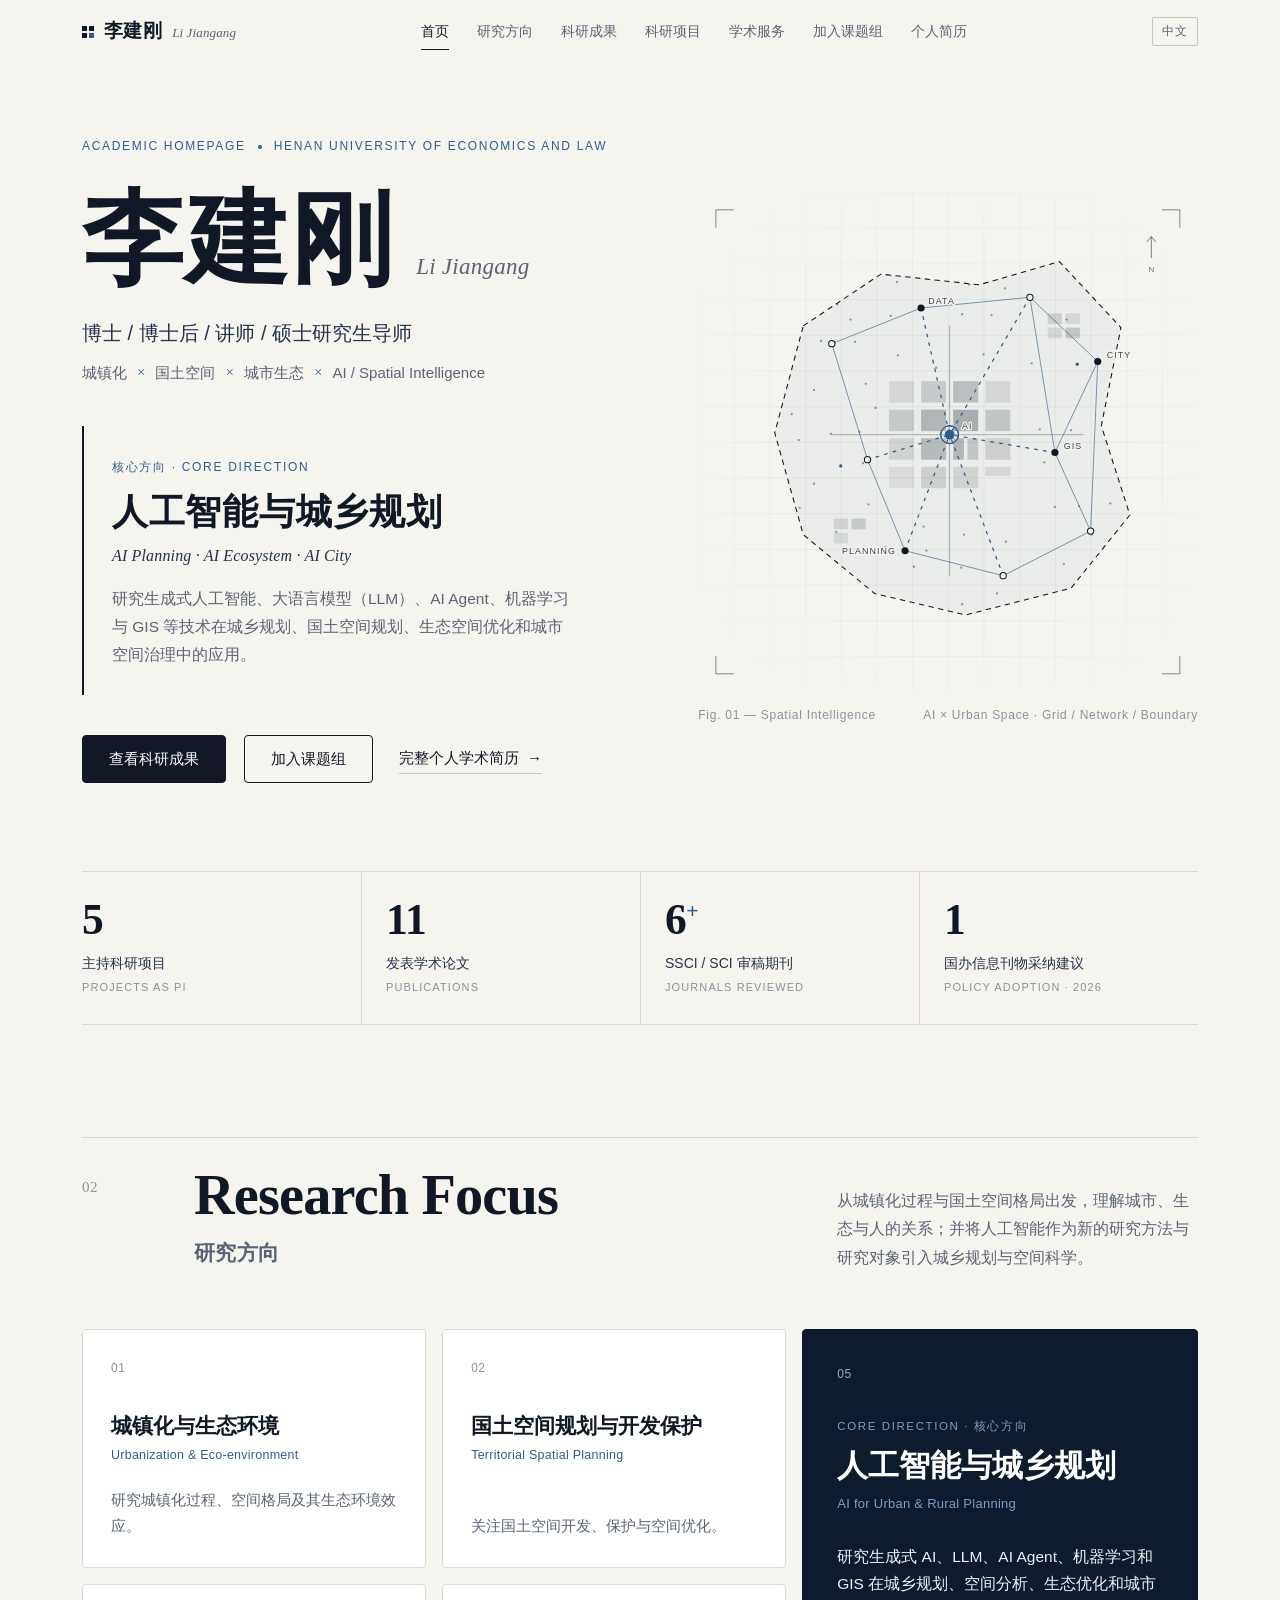
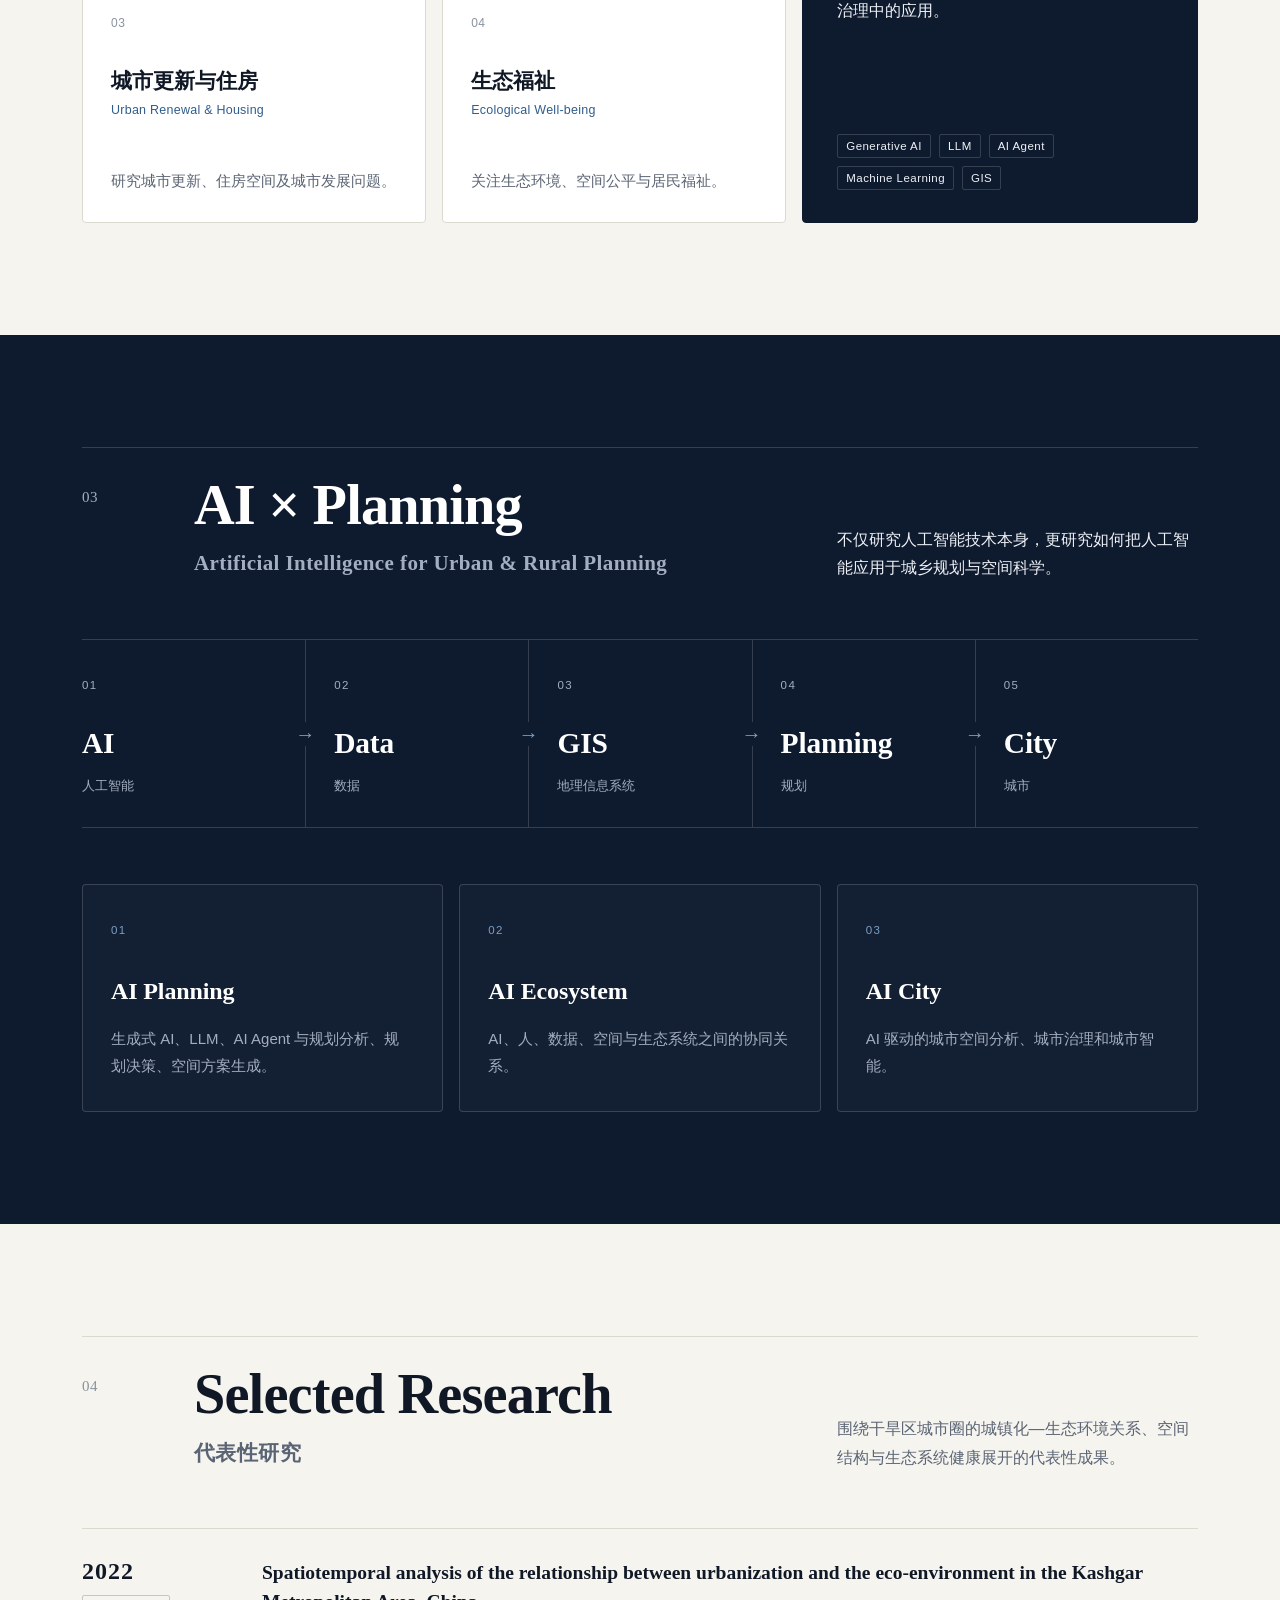
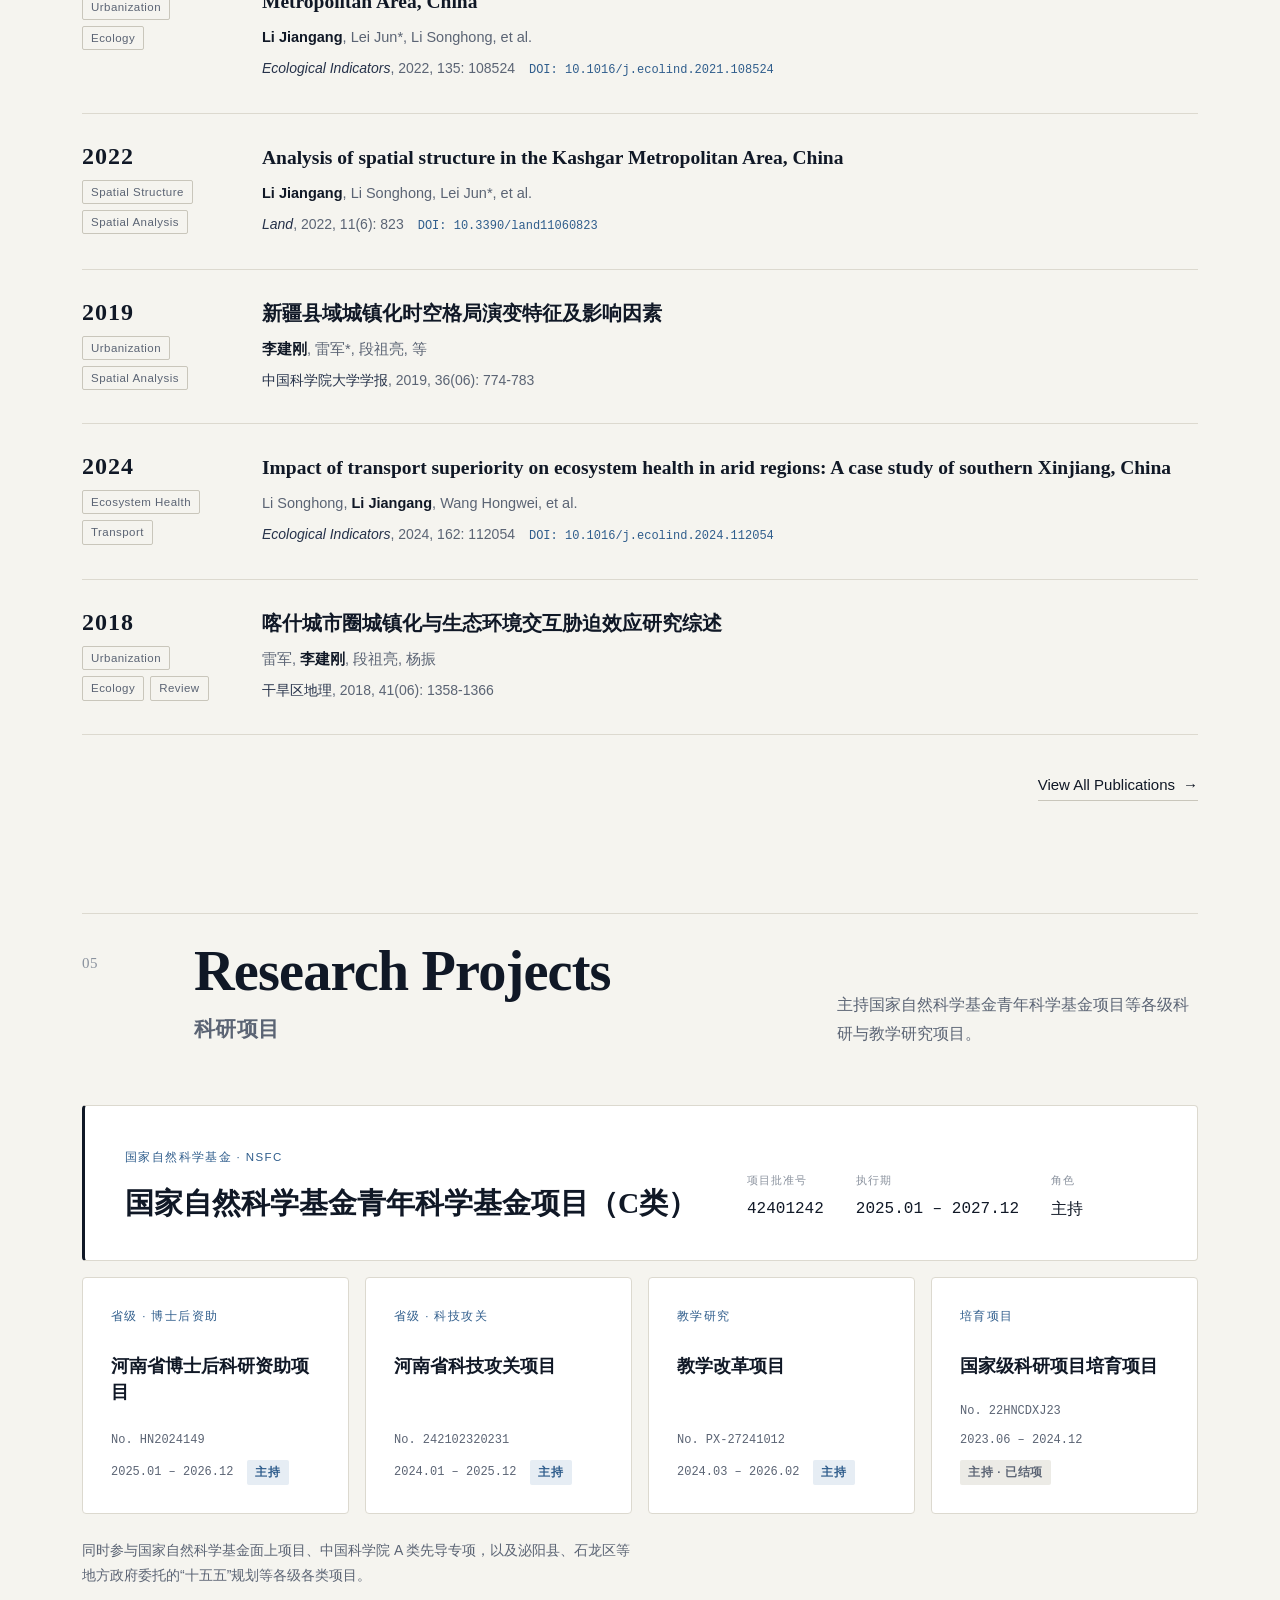
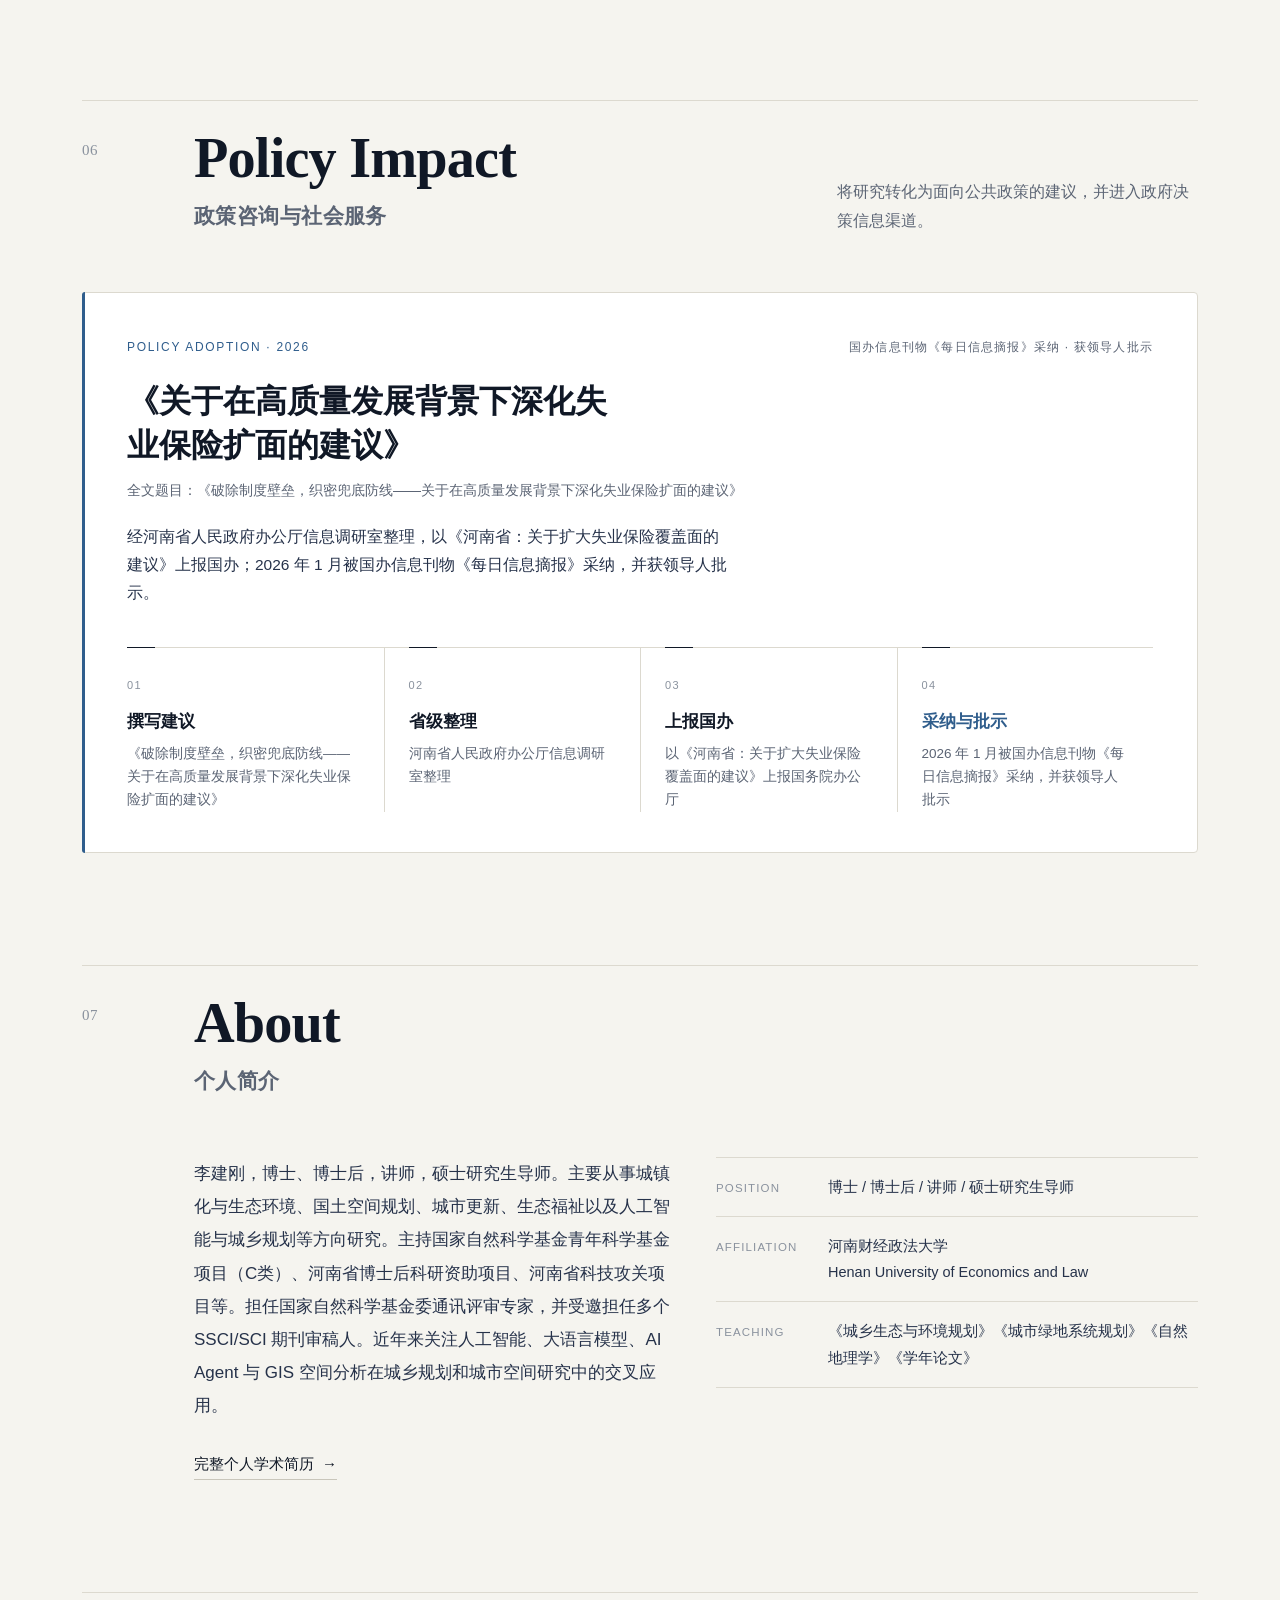
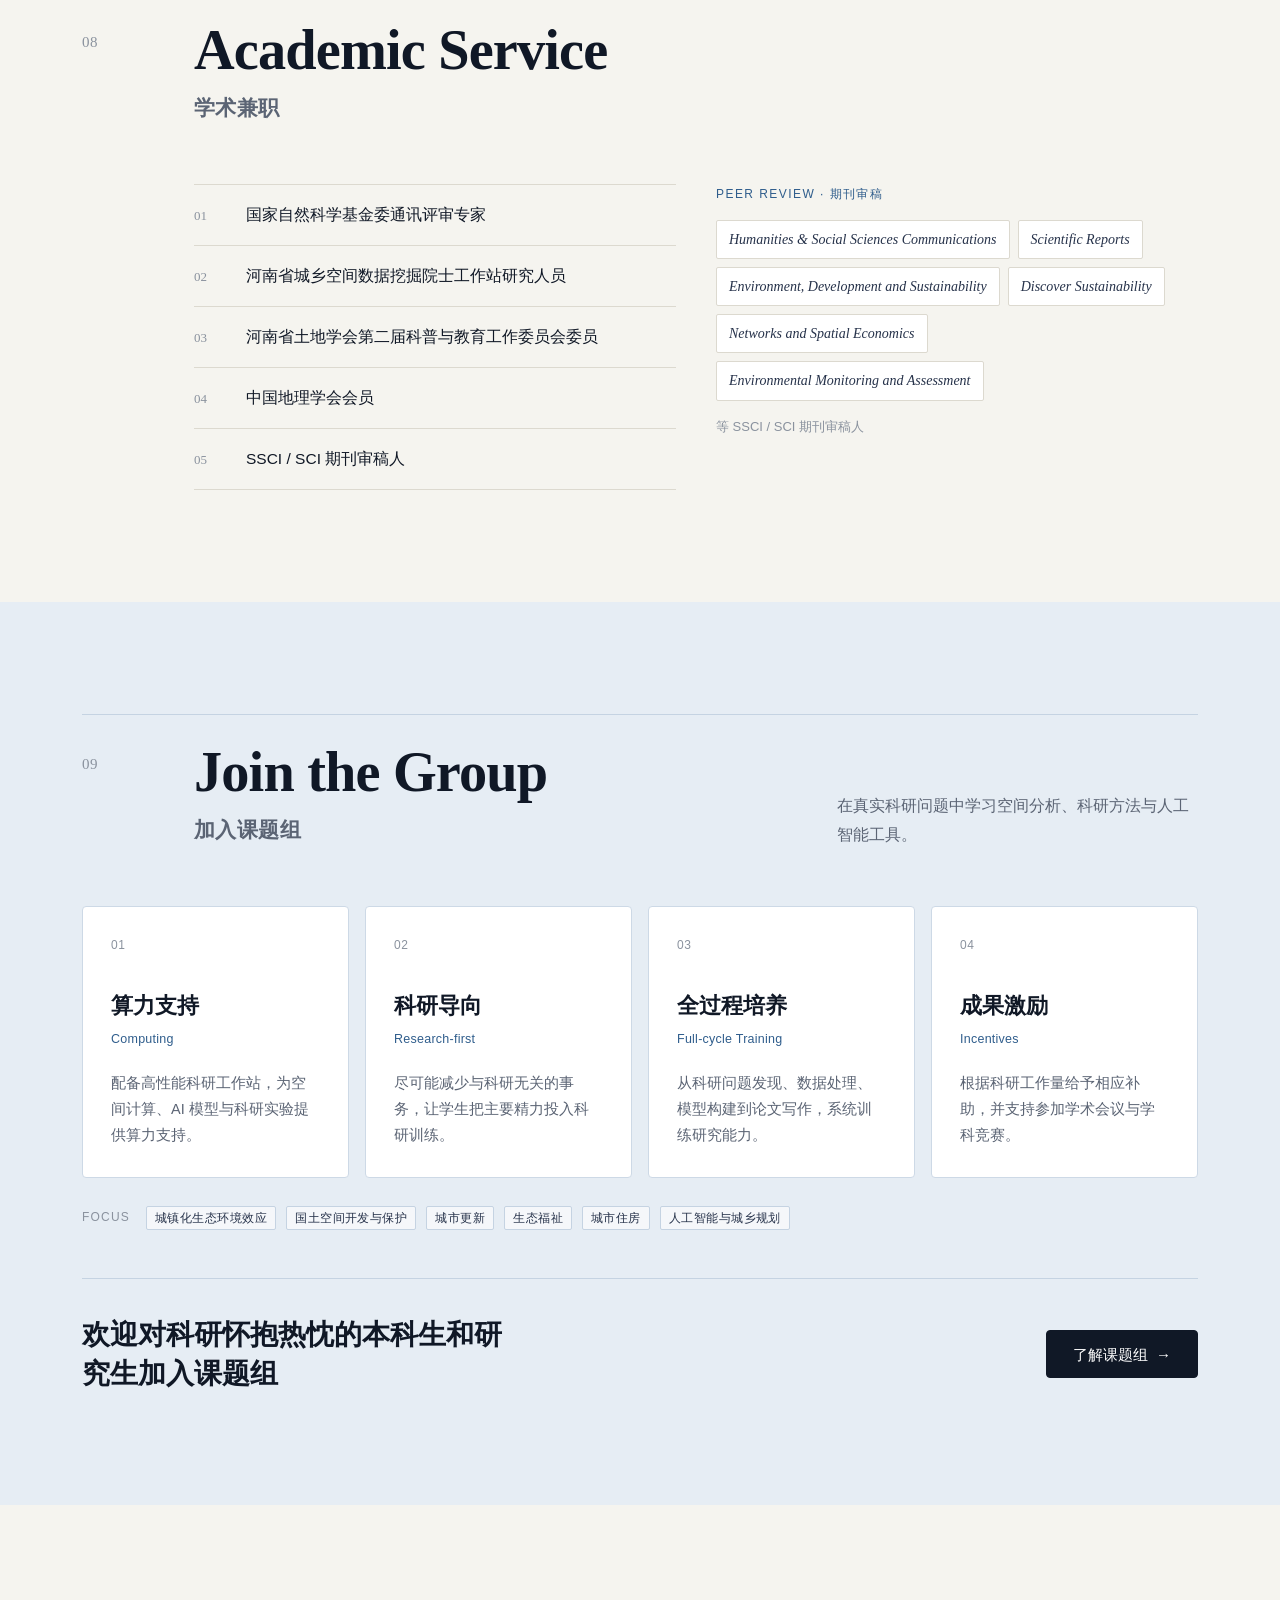
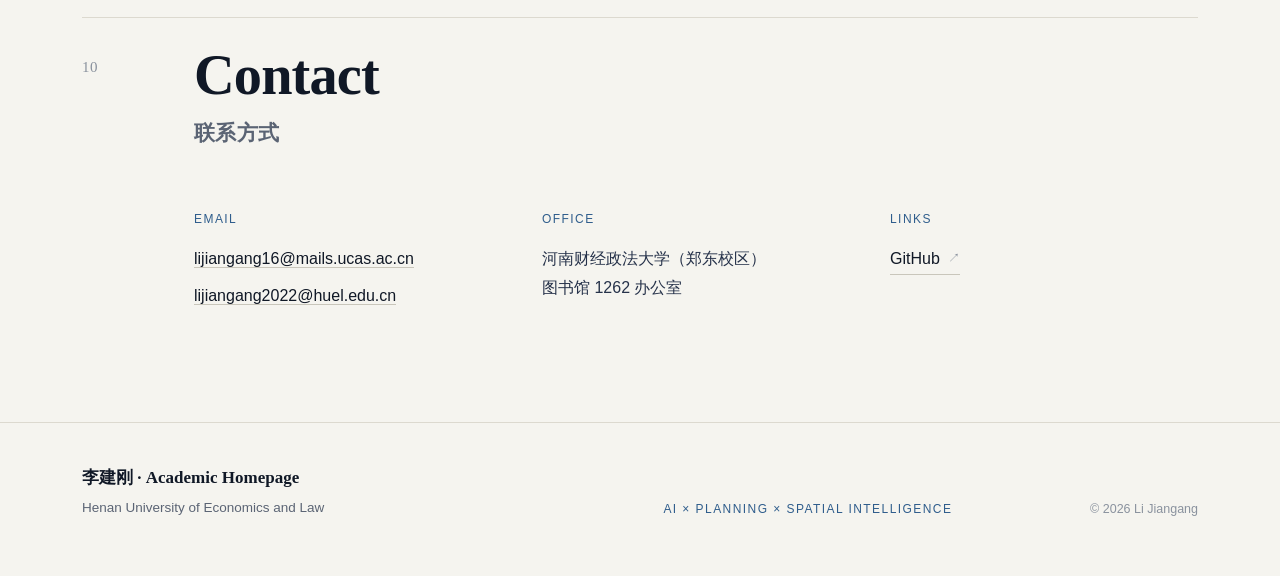
==== commit 8d24fa49: "Add files via upload" ====
--- a/index.html
+++ b/index.html
@@ -91,7 +91,7 @@
           <g fill="none" stroke="currentColor" stroke-opacity="0.6" stroke-width="1">
             <path d="M508 74V50"/><path d="M503 56l5-6 5 6"/>
           </g>
-          <text x="508" y="90" font-family="ui-monospace, Menlo, Consolas, monospace" font-size="9" text-anchor="middle" fill="currentColor" fill-opacity="0.6">N</text>
+          <text x="508" y="90" font-family="Instrument Sans, -apple-system, Segoe UI, sans-serif" font-size="9" text-anchor="middle" fill="currentColor" fill-opacity="0.6">N</text>
 
           <!-- 城市边界 -->
           <path d="M118 150 L205 92 L315 104 L405 78 L474 152 L452 262 L484 362 L418 444 L300 474 L198 450 L118 384 L86 270 Z"
@@ -168,7 +168,7 @@
           <circle class="fig-blink d2" cx="160" cy="307" r="1.8" fill="#2f5d8c"/>
 
           <!-- 标签 -->
-          <g font-family="ui-monospace, 'SF Mono', Menlo, Consolas, monospace" font-size="10" letter-spacing="1" fill="currentColor" fill-opacity="0.8"
+          <g font-family="Instrument Sans, -apple-system, Segoe UI, sans-serif" font-size="10" font-weight="500" letter-spacing="1.2" fill="currentColor" fill-opacity="0.8"
              paint-order="stroke" stroke="#f5f4ef" stroke-width="3" stroke-linejoin="round">
             <text x="296" y="266">AI</text>
             <text x="258" y="126">DATA</text>
--- a/style.css
+++ b/style.css
@@ -2,7 +2,24 @@
    李建刚 · Academic Homepage
    Style: Modern Academic / Editorial / Minimal
    Palette: Navy ink · Off-white · Soft blue
+   Type:    Source Serif 4 + 思源宋体（标题） / Instrument Sans + 系统黑体（正文）
    ============================================================ */
+
+/* ---------- 自托管字体（fonts/，均为 SIL OFL 开源授权，已做子集化） ---------- */
+@font-face { font-family: "Source Serif 4"; font-style: normal; font-weight: 400; font-display: swap;
+  src: url("fonts/source-serif-4-latin-400-normal.woff2") format("woff2"); unicode-range: U+0000-00FF, U+0131, U+0152-0153, U+02BB-02BC, U+02C6, U+02DA, U+02DC, U+2000-206F, U+2074, U+20AC, U+2122, U+2191, U+2193, U+2212, U+2215, U+FEFF, U+FFFD; }
+@font-face { font-family: "Source Serif 4"; font-style: italic; font-weight: 400; font-display: swap;
+  src: url("fonts/source-serif-4-latin-400-italic.woff2") format("woff2"); unicode-range: U+0000-00FF, U+0131, U+0152-0153, U+02BB-02BC, U+02C6, U+02DA, U+02DC, U+2000-206F, U+2074, U+20AC, U+2122, U+2191, U+2193, U+2212, U+2215, U+FEFF, U+FFFD; }
+@font-face { font-family: "Source Serif 4"; font-style: normal; font-weight: 600; font-display: swap;
+  src: url("fonts/source-serif-4-latin-600-normal.woff2") format("woff2"); unicode-range: U+0000-00FF, U+0131, U+0152-0153, U+02BB-02BC, U+02C6, U+02DA, U+02DC, U+2000-206F, U+2074, U+20AC, U+2122, U+2191, U+2193, U+2212, U+2215, U+FEFF, U+FFFD; }
+@font-face { font-family: "Noto Serif SC"; font-style: normal; font-weight: 400 700; font-display: swap;
+  src: url("fonts/NotoSerifSC-SemiBold.subset.woff2") format("woff2"); }
+@font-face { font-family: "Instrument Sans"; font-style: normal; font-weight: 400; font-display: swap;
+  src: url("fonts/instrument-sans-latin-400-normal.woff2") format("woff2"); unicode-range: U+0000-00FF, U+0131, U+0152-0153, U+02BB-02BC, U+02C6, U+02DA, U+02DC, U+2000-206F, U+2074, U+20AC, U+2122, U+2191, U+2193, U+2212, U+2215, U+FEFF, U+FFFD; }
+@font-face { font-family: "Instrument Sans"; font-style: normal; font-weight: 500; font-display: swap;
+  src: url("fonts/instrument-sans-latin-500-normal.woff2") format("woff2"); unicode-range: U+0000-00FF, U+0131, U+0152-0153, U+02BB-02BC, U+02C6, U+02DA, U+02DC, U+2000-206F, U+2074, U+20AC, U+2122, U+2191, U+2193, U+2212, U+2215, U+FEFF, U+FFFD; }
+@font-face { font-family: "Instrument Sans"; font-style: normal; font-weight: 600; font-display: swap;
+  src: url("fonts/instrument-sans-latin-600-normal.woff2") format("woff2"); unicode-range: U+0000-00FF, U+0131, U+0152-0153, U+02BB-02BC, U+02C6, U+02DA, U+02DC, U+2000-206F, U+2074, U+20AC, U+2122, U+2191, U+2193, U+2212, U+2215, U+FEFF, U+FFFD; }
 
 :root {
   --bg: #f5f4ef;            /* 米白页面底色 */
@@ -22,11 +39,14 @@
   --on-navy-muted: #a3aec0;
   --on-navy-line: rgba(255, 255, 255, 0.16);
 
-  --font-sans: "Inter", "SF Pro Text", -apple-system, BlinkMacSystemFont, "Segoe UI",
-    "Helvetica Neue", "PingFang SC", "Hiragino Sans GB", "Microsoft YaHei",
-    "Noto Sans CJK SC", "Source Han Sans SC", sans-serif;
-  --font-mono: ui-monospace, "SF Mono", Menlo, Consolas, "Liberation Mono",
-    "PingFang SC", "Microsoft YaHei", monospace;
+  /* 正文：西文 Instrument Sans + 系统中文黑体 */
+  --font-sans: "Instrument Sans", -apple-system, BlinkMacSystemFont, "PingFang SC",
+    "Hiragino Sans GB", "Microsoft YaHei", "Noto Sans CJK SC", "Source Han Sans SC", sans-serif;
+  /* 标题：西文 Source Serif 4 + 中文思源宋体（子集） */
+  --font-serif: "Source Serif 4", "Noto Serif SC", "Songti SC", "STSong", "Noto Serif CJK SC",
+    "Source Han Serif SC", "PingFang SC", "Microsoft YaHei", serif;
+  /* 仅用于 DOI、批准号等技术编号 */
+  --font-mono: ui-monospace, "SF Mono", Menlo, Consolas, "Liberation Mono", monospace;
 
   --nav-h: 64px;
   --wrap: 1180px;
@@ -60,7 +80,9 @@
 b, strong { font-weight: 600; }
 em { font-style: italic; }
 
-.mono { font-family: var(--font-mono); font-feature-settings: "tnum"; letter-spacing: 0.02em; }
+.mono { font-family: var(--font-sans); font-weight: 500; font-feature-settings: "tnum"; letter-spacing: 0.04em; }
+.code { font-family: var(--font-mono); font-weight: 400; letter-spacing: 0; }
+.serif { font-family: var(--font-serif); }
 
 .skip {
   position: absolute; left: 16px; top: -60px;
@@ -98,8 +120,8 @@
     linear-gradient(var(--ink), var(--ink)) 0 7px / 5px 5px no-repeat,
     linear-gradient(var(--accent), var(--accent)) 7px 7px / 5px 5px no-repeat;
 }
-.nav-name { font-size: 17px; font-weight: 700; letter-spacing: 0.02em; }
-.nav-en { font-family: var(--font-mono); font-size: 11.5px; color: var(--muted); letter-spacing: 0.06em; text-transform: uppercase; }
+.nav-name { font-family: var(--font-serif); font-size: 19px; font-weight: 600; letter-spacing: 0.02em; }
+.nav-en { font-family: var(--font-serif); font-style: italic; font-size: 13px; color: var(--muted); letter-spacing: 0.01em; }
 
 .nav-links { display: flex; align-items: center; gap: 28px; }
 .nav-links a {
@@ -115,7 +137,7 @@
 
 .nav-right { display: flex; align-items: center; gap: 18px; }
 .nav-lang {
-  font-family: var(--font-mono); font-size: 12px; letter-spacing: 0.08em;
+  font-size: 12px; font-weight: 500; letter-spacing: 0.08em;
   color: var(--muted); border: 1px solid var(--line-2); padding: 3px 9px; border-radius: 2px;
 }
 .nav-toggle {
@@ -134,7 +156,7 @@
 /* ---------- 通用排版 ---------- */
 .eyebrow {
   display: flex; align-items: center; flex-wrap: wrap; gap: 10px 12px;
-  font-family: var(--font-mono); font-size: 12px; letter-spacing: 0.12em; text-transform: uppercase;
+  font-size: 12px; font-weight: 500; letter-spacing: 0.14em; text-transform: uppercase;
   color: var(--accent);
 }
 .eyebrow .dot { width: 4px; height: 4px; background: var(--accent); border-radius: 50%; }
@@ -150,12 +172,12 @@
   padding-top: 28px; margin-bottom: 56px;
   border-top: 1px solid var(--line);
 }
-.sec-num { font-size: 13px; color: var(--faint); padding-top: 6px; align-self: start; }
+.sec-num { font-family: var(--font-serif); font-size: 15px; color: var(--faint); padding-top: 8px; align-self: start; }
 .sec-title {
-  font-size: clamp(34px, 4.6vw, 56px); font-weight: 700; line-height: 1.02;
-  letter-spacing: -0.02em; text-transform: uppercase;
-}
-.sec-zh { margin-top: 12px; font-size: clamp(17px, 1.6vw, 20px); font-weight: 500; color: var(--muted); }
+  font-family: var(--font-serif); font-size: clamp(36px, 4.4vw, 58px); font-weight: 600; line-height: 1.05;
+  letter-spacing: -0.015em; text-wrap: balance;
+}
+.sec-zh { margin-top: 10px; font-family: var(--font-serif); font-size: clamp(18px, 1.7vw, 21px); font-weight: 600; color: var(--muted); letter-spacing: 0.02em; }
 .sec-lead { font-size: 16px; color: var(--muted); max-width: 42ch; align-self: end; }
 
 .band .sec-head { border-top-color: var(--on-navy-line); }
@@ -165,7 +187,7 @@
 .band .sec-lead { color: var(--on-navy); }
 
 .tag {
-  display: inline-block; font-family: var(--font-mono); font-size: 11px; letter-spacing: 0.06em;
+  display: inline-block; font-size: 11.5px; font-weight: 500; letter-spacing: 0.04em;
   color: var(--muted); border: 1px solid var(--line-2); padding: 2px 8px; border-radius: 2px;
   line-height: 1.6; white-space: nowrap;
 }
@@ -207,19 +229,19 @@
 }
 .hero-text { max-width: 640px; }
 .hero-name { display: flex; align-items: baseline; flex-wrap: wrap; gap: 8px 22px; margin-top: 28px; }
-.hero-name .zh { font-size: clamp(60px, 8vw, 108px); font-weight: 700; line-height: 1; letter-spacing: 0.01em; }
-.hero-name .en { font-size: 14px; color: var(--muted); letter-spacing: 0.14em; text-transform: uppercase; }
+.hero-name .zh { font-family: var(--font-serif); font-size: clamp(64px, 8vw, 112px); font-weight: 600; line-height: 1.05; letter-spacing: 0.02em; }
+.hero-name .en { font-family: var(--font-serif); font-style: italic; font-weight: 400; font-size: clamp(18px, 1.8vw, 24px); color: var(--muted); letter-spacing: 0.01em; }
 .hero-role { margin-top: 22px; font-size: clamp(17px, 1.7vw, 20px); font-weight: 500; color: var(--ink-2); }
 .hero-tagline { margin-top: 8px; font-size: 15px; color: var(--muted); display: flex; flex-wrap: wrap; gap: 6px 10px; align-items: center; }
-.hero-tagline .x { color: var(--accent); font-family: var(--font-mono); }
+.hero-tagline .x { color: var(--accent); font-family: var(--font-serif); }
 
 .hero-core {
   margin-top: 40px; padding: 26px 0 26px 28px;
   border-left: 2px solid var(--ink);
 }
-.core-label { font-size: 12px; letter-spacing: 0.12em; text-transform: uppercase; color: var(--accent); }
-.core-title { margin-top: 10px; font-size: clamp(26px, 2.8vw, 34px); font-weight: 700; line-height: 1.2; letter-spacing: 0.01em; }
-.core-sub { margin-top: 6px; font-size: 13.5px; color: var(--ink-2); letter-spacing: 0.06em; }
+.core-label { font-size: 12px; font-weight: 500; letter-spacing: 0.14em; text-transform: uppercase; color: var(--accent); }
+.core-title { margin-top: 10px; font-family: var(--font-serif); font-size: clamp(28px, 2.9vw, 36px); font-weight: 600; line-height: 1.2; letter-spacing: 0.02em; }
+.core-sub { margin-top: 8px; font-family: var(--font-serif); font-style: italic; font-weight: 400; font-size: 16px; color: var(--ink-2); letter-spacing: 0.01em; }
 .core-desc { margin-top: 14px; font-size: 15.5px; color: var(--muted); max-width: 54ch; }
 
 .hero-actions { margin-top: 40px; display: flex; flex-wrap: wrap; align-items: center; gap: 14px 18px; }
@@ -228,7 +250,7 @@
 .hero-figure { position: relative; justify-self: end; width: 100%; max-width: 540px; }
 .hero-figure svg { width: 100%; height: auto; color: var(--ink); }
 .hero-figure figcaption {
-  margin-top: 14px; font-size: 11.5px; color: var(--faint); letter-spacing: 0.08em;
+  margin-top: 14px; font-size: 12px; color: var(--faint); letter-spacing: 0.06em; font-weight: 400;
   display: flex; justify-content: space-between; gap: 12px; flex-wrap: wrap;
 }
 
@@ -256,10 +278,10 @@
 }
 .stat { padding: 26px 24px 26px 0; }
 .stat + .stat { border-left: 1px solid var(--line); padding-left: 24px; }
-.stat-value { font-size: clamp(30px, 3vw, 40px); font-weight: 600; line-height: 1; letter-spacing: -0.02em; }
+.stat-value { font-family: var(--font-serif); font-size: clamp(36px, 3.4vw, 48px); font-weight: 600; line-height: 1; letter-spacing: -0.01em; font-feature-settings: "tnum"; }
 .stat-value sup { font-size: 0.5em; vertical-align: top; position: relative; top: 0.15em; color: var(--accent); }
 .stat-label { margin-top: 10px; font-size: 14px; color: var(--ink-2); }
-.stat-en { margin-top: 2px; font-size: 11px; color: var(--faint); letter-spacing: 0.08em; text-transform: uppercase; }
+.stat-en { margin-top: 2px; font-size: 11px; color: var(--faint); letter-spacing: 0.1em; text-transform: uppercase; font-weight: 500; }
 
 /* ---------- 研究方向 ---------- */
 .focus-grid {
@@ -268,8 +290,8 @@
 }
 .focus-card { display: flex; flex-direction: column; min-height: 220px; }
 .focus-num { font-size: 12px; color: var(--faint); }
-.focus-title { margin-top: 32px; font-size: 19px; font-weight: 600; line-height: 1.35; }
-.focus-en { margin-top: 4px; font-size: 12px; color: var(--accent); letter-spacing: 0.04em; }
+.focus-title { margin-top: 32px; font-family: var(--font-serif); font-size: 21px; font-weight: 600; line-height: 1.35; }
+.focus-en { margin-top: 4px; font-size: 12.5px; font-weight: 500; color: var(--accent); letter-spacing: 0.02em; }
 .focus-desc { margin-top: auto; padding-top: 22px; font-size: 14.5px; color: var(--muted); line-height: 1.75; }
 
 .focus-card.featured {
@@ -280,10 +302,10 @@
 .focus-card.featured:hover { border-color: var(--accent-2); }
 .focus-card.featured .focus-num { color: var(--on-navy-muted); }
 .focus-card.featured .focus-kicker {
-  display: inline-block; margin-top: 30px; font-family: var(--font-mono); font-size: 11px;
-  letter-spacing: 0.12em; text-transform: uppercase; color: var(--accent-2);
-}
-.focus-card.featured .focus-title { margin-top: 10px; font-size: clamp(24px, 2.3vw, 30px); color: #fff; }
+  display: inline-block; margin-top: 30px; font-size: 11.5px; font-weight: 500;
+  letter-spacing: 0.14em; text-transform: uppercase; color: var(--accent-2);
+}
+.focus-card.featured .focus-title { margin-top: 10px; font-size: clamp(26px, 2.4vw, 32px); color: #fff; }
 .focus-card.featured .focus-en { color: var(--accent-2); font-size: 13px; }
 .focus-card.featured .focus-desc { color: var(--on-navy); font-size: 15.5px; margin-top: 0; padding-top: 28px; }
 .focus-tags { margin-top: auto; padding-top: 32px; display: flex; flex-wrap: wrap; gap: 8px; }
@@ -300,10 +322,10 @@
 .flow-node { position: relative; padding: 30px 28px 30px 0; counter-increment: flow; }
 .flow-node + .flow-node { padding-left: 28px; border-left: 1px solid var(--on-navy-line); }
 .flow-node::before {
-  content: "0" counter(flow); font-family: var(--font-mono); font-size: 11px; letter-spacing: 0.1em;
+  content: "0" counter(flow); font-size: 11.5px; font-weight: 500; letter-spacing: 0.12em;
   color: var(--on-navy-muted);
 }
-.flow-en { display: block; margin-top: 18px; font-size: clamp(22px, 2.2vw, 30px); font-weight: 600; letter-spacing: -0.01em; color: #fff; }
+.flow-en { display: block; margin-top: 18px; font-family: var(--font-serif); font-size: clamp(24px, 2.3vw, 32px); font-weight: 600; letter-spacing: -0.005em; color: #fff; }
 .flow-zh { display: block; margin-top: 4px; font-size: 13px; color: var(--on-navy-muted); }
 .flow-node:not(:last-child)::after {
   content: "→"; position: absolute; right: -12px; top: 50%; transform: translateY(-50%);
@@ -318,8 +340,8 @@
   background: rgba(255, 255, 255, 0.025); transition: border-color 0.3s var(--ease), background 0.3s var(--ease);
 }
 .ai-card:hover { border-color: var(--accent-2); background: rgba(255, 255, 255, 0.05); }
-.ai-card-num { font-size: 11px; letter-spacing: 0.12em; color: var(--accent-2); }
-.ai-card-title { margin-top: 26px; font-size: 22px; font-weight: 600; color: #fff; letter-spacing: -0.01em; }
+.ai-card-num { font-size: 11.5px; font-weight: 500; letter-spacing: 0.12em; color: var(--accent-2); }
+.ai-card-title { margin-top: 26px; font-family: var(--font-serif); font-size: 24px; font-weight: 600; color: #fff; letter-spacing: -0.005em; }
 .ai-card-desc { margin-top: 12px; font-size: 15px; color: var(--on-navy-muted); }
 
 /* ---------- 代表性研究 ---------- */
@@ -331,15 +353,15 @@
 }
 .pub:hover { background: rgba(255, 255, 255, 0.6); }
 .pub-side { display: flex; flex-direction: column; gap: 12px; }
-.pub-year { font-size: 22px; font-weight: 500; color: var(--ink); line-height: 1; }
+.pub-year { font-family: var(--font-serif); font-size: 24px; font-weight: 600; color: var(--ink); line-height: 1; }
 .pub-tags { display: flex; flex-wrap: wrap; gap: 6px; }
-.pub-title { font-size: 18px; font-weight: 600; line-height: 1.5; letter-spacing: -0.005em; }
+.pub-title { font-family: var(--font-serif); font-size: 19.5px; font-weight: 600; line-height: 1.45; letter-spacing: 0; text-wrap: pretty; }
 .pub-title a:hover { color: var(--accent); }
 .pub-authors { margin-top: 8px; font-size: 14.5px; color: var(--muted); }
 .pub-authors .me { color: var(--ink); font-weight: 600; }
 .pub-meta { margin-top: 6px; font-size: 14px; color: var(--muted); display: flex; flex-wrap: wrap; gap: 4px 14px; align-items: baseline; }
 .pub-meta em, .pub-meta .journal { color: var(--ink-2); }
-.pub-doi { font-size: 12px; color: var(--accent); border-bottom: 1px solid transparent; }
+.pub-doi { font-family: var(--font-mono); font-weight: 400; letter-spacing: 0; font-size: 12px; color: var(--accent); border-bottom: 1px solid transparent; }
 .pub-doi:hover { border-color: var(--accent); }
 .pub-note { margin-top: 10px; font-size: 12.5px; color: var(--faint); }
 .sec-foot { margin-top: 36px; display: flex; justify-content: flex-end; }
@@ -351,17 +373,17 @@
   background: var(--surface); border: 1px solid var(--line); border-left: 3px solid var(--ink);
   border-radius: var(--radius);
 }
-.proj-cat { font-size: 11.5px; letter-spacing: 0.12em; text-transform: uppercase; color: var(--accent); }
-.proj-featured .proj-name { margin-top: 14px; font-size: clamp(22px, 2.2vw, 28px); font-weight: 600; line-height: 1.35; }
+.proj-cat { font-size: 11.5px; font-weight: 500; letter-spacing: 0.12em; text-transform: uppercase; color: var(--accent); }
+.proj-featured .proj-name { margin-top: 14px; font-family: var(--font-serif); font-size: clamp(24px, 2.3vw, 30px); font-weight: 600; line-height: 1.35; }
 .proj-meta { display: grid; grid-template-columns: repeat(3, auto); gap: 18px 32px; align-content: end; justify-content: start; }
 .proj-meta div { min-width: 0; }
-.proj-meta dt { font-size: 11px; letter-spacing: 0.1em; text-transform: uppercase; color: var(--faint); font-family: var(--font-mono); }
-.proj-meta dd { margin-top: 4px; font-size: 15.5px; font-weight: 500; color: var(--ink); font-family: var(--font-mono); letter-spacing: 0.01em; }
+.proj-meta dt { font-size: 11px; font-weight: 500; letter-spacing: 0.1em; text-transform: uppercase; color: var(--faint); }
+.proj-meta dd { margin-top: 4px; font-size: 16px; font-weight: 500; color: var(--ink); font-family: var(--font-mono); letter-spacing: 0; }
 .proj-meta dd.role { font-family: var(--font-sans); }
 
 .proj-grid { display: grid; grid-template-columns: repeat(4, minmax(0, 1fr)); gap: 16px; }
 .proj { display: flex; flex-direction: column; min-height: 200px; }
-.proj .proj-name { margin-top: 26px; font-size: 16.5px; font-weight: 600; line-height: 1.45; }
+.proj .proj-name { margin-top: 26px; font-family: var(--font-serif); font-size: 18px; font-weight: 600; line-height: 1.45; }
 .proj-row { margin-top: auto; padding-top: 22px; display: flex; flex-wrap: wrap; gap: 8px 14px; font-size: 13px; color: var(--muted); align-items: center; }
 .proj-row .num { font-family: var(--font-mono); font-size: 12px; }
 .proj-role {
@@ -381,9 +403,9 @@
   border-radius: var(--radius) 0 0 var(--radius);
 }
 .policy-top { display: flex; flex-wrap: wrap; justify-content: space-between; gap: 12px 24px; align-items: baseline; }
-.policy-eyebrow { font-size: 12px; letter-spacing: 0.14em; text-transform: uppercase; color: var(--accent); }
+.policy-eyebrow { font-size: 12px; font-weight: 500; letter-spacing: 0.14em; text-transform: uppercase; color: var(--accent); }
 .policy-badge { font-size: 12px; letter-spacing: 0.1em; color: var(--muted); }
-.policy-title { margin-top: 20px; font-size: clamp(22px, 2.4vw, 30px); font-weight: 600; line-height: 1.4; max-width: 30ch; }
+.policy-title { margin-top: 20px; font-family: var(--font-serif); font-size: clamp(24px, 2.5vw, 32px); font-weight: 600; line-height: 1.4; max-width: 30ch; }
 .policy-full { margin-top: 10px; font-size: 14px; color: var(--muted); }
 .policy-summary { margin-top: 20px; font-size: 15.5px; color: var(--ink-2); max-width: 70ch; }
 
@@ -398,7 +420,7 @@
 }
 .policy-step + .policy-step::before { left: 24px; }
 .policy-step-num { font-size: 11px; letter-spacing: 0.12em; color: var(--faint); }
-.policy-step-label { margin-top: 8px; font-size: 16px; font-weight: 600; }
+.policy-step-label { margin-top: 8px; font-family: var(--font-serif); font-size: 17px; font-weight: 600; }
 .policy-step-desc { margin-top: 6px; font-size: 13.5px; color: var(--muted); line-height: 1.7; }
 .policy-step:last-child .policy-step-label { color: var(--accent); }
 
@@ -410,7 +432,7 @@
 .about-aside { align-self: start; }
 .about-aside .kv { border-top: 1px solid var(--line); padding: 16px 0; display: grid; grid-template-columns: 96px minmax(0, 1fr); gap: 16px; font-size: 14.5px; }
 .about-aside .kv:last-child { border-bottom: 1px solid var(--line); }
-.about-aside .kv dt { color: var(--faint); font-family: var(--font-mono); font-size: 11.5px; letter-spacing: 0.1em; text-transform: uppercase; padding-top: 4px; }
+.about-aside .kv dt { color: var(--faint); font-size: 11.5px; font-weight: 500; letter-spacing: 0.1em; text-transform: uppercase; padding-top: 4px; }
 .about-aside .kv dd { color: var(--ink-2); }
 
 .service-list { border-top: 1px solid var(--line); }
@@ -418,14 +440,14 @@
   display: grid; grid-template-columns: 36px minmax(0, 1fr); gap: 16px; align-items: baseline;
   padding: 16px 0; border-bottom: 1px solid var(--line); font-size: 15.5px;
 }
-.service-item .n { font-family: var(--font-mono); font-size: 12px; color: var(--faint); }
-.journals-title { font-size: 12px; letter-spacing: 0.12em; text-transform: uppercase; color: var(--accent); margin-bottom: 14px; }
+.service-item .n { font-family: var(--font-serif); font-size: 13px; color: var(--faint); }
+.journals-title { font-size: 12px; font-weight: 500; letter-spacing: 0.12em; text-transform: uppercase; color: var(--accent); margin-bottom: 14px; }
 .journals { display: flex; flex-wrap: wrap; gap: 8px; }
 .journals li {
-  font-size: 13.5px; color: var(--ink-2); background: var(--surface); border: 1px solid var(--line);
+  font-family: var(--font-serif); font-size: 14px; color: var(--ink-2); background: var(--surface); border: 1px solid var(--line);
   padding: 6px 12px; border-radius: 2px; font-style: italic;
 }
-.journals.plain li { font-style: normal; }
+.journals.plain li { font-family: var(--font-sans); font-size: 13.5px; font-style: normal; }
 .journals-note { margin-top: 14px; font-size: 13px; color: var(--faint); }
 
 /* ---------- 加入课题组 ---------- */
@@ -434,21 +456,21 @@
 .join-grid { display: grid; grid-template-columns: repeat(4, minmax(0, 1fr)); gap: 16px; }
 .join-card { min-height: 230px; display: flex; flex-direction: column; border-color: #cdd9e6; }
 .join-num { font-size: 12px; color: var(--faint); }
-.join-title { margin-top: 30px; font-size: 20px; font-weight: 600; }
-.join-en { margin-top: 2px; font-size: 12px; letter-spacing: 0.06em; color: var(--accent); }
+.join-title { margin-top: 30px; font-family: var(--font-serif); font-size: 22px; font-weight: 600; }
+.join-en { margin-top: 2px; font-size: 12.5px; font-weight: 500; letter-spacing: 0.02em; color: var(--accent); }
 .join-desc { margin-top: auto; padding-top: 20px; font-size: 14.5px; color: var(--muted); }
 .join-focus { margin-top: 28px; display: flex; flex-wrap: wrap; gap: 8px 10px; align-items: center; }
-.join-focus .lbl { font-size: 12px; color: var(--faint); letter-spacing: 0.1em; text-transform: uppercase; margin-right: 6px; }
+.join-focus .lbl { font-size: 12px; font-weight: 500; color: var(--faint); letter-spacing: 0.1em; text-transform: uppercase; margin-right: 6px; }
 .join-focus .tag { background: rgba(255, 255, 255, 0.6); border-color: #c5d3e2; color: var(--ink-2); }
 .join-cta {
   margin-top: 48px; padding-top: 36px; border-top: 1px solid #c5d3e2;
   display: flex; flex-wrap: wrap; align-items: center; justify-content: space-between; gap: 20px 32px;
 }
-.join-closing { font-size: clamp(20px, 2.2vw, 26px); font-weight: 600; line-height: 1.4; max-width: 30ch; }
+.join-closing { font-family: var(--font-serif); font-size: clamp(22px, 2.3vw, 28px); font-weight: 600; line-height: 1.4; max-width: 30ch; }
 
 /* ---------- 联系方式 ---------- */
 .contact-grid { display: grid; grid-template-columns: 72px repeat(3, minmax(0, 1fr)); gap: 32px 40px; }
-.c-label { display: block; font-size: 12px; letter-spacing: 0.12em; text-transform: uppercase; color: var(--accent); margin-bottom: 14px; }
+.c-label { display: block; font-size: 12px; font-weight: 500; letter-spacing: 0.12em; text-transform: uppercase; color: var(--accent); margin-bottom: 14px; }
 .c-list li + li { margin-top: 8px; }
 .c-list a { font-size: 16px; color: var(--ink); border-bottom: 1px solid var(--line-2); word-break: break-all; transition: border-color 0.2s; }
 .c-list a:hover { border-color: var(--ink); }
@@ -456,22 +478,22 @@
 .c-text span { display: block; }
 .c-links a { display: inline-flex; align-items: center; gap: 8px; font-size: 16px; color: var(--ink); border-bottom: 1px solid var(--line-2); }
 .c-links a:hover { border-color: var(--ink); }
-.c-links .ext { font-family: var(--font-mono); font-size: 12px; color: var(--faint); }
+.c-links .ext { font-size: 12px; color: var(--faint); }
 .c-hint { margin-top: 12px; font-size: 13px; color: var(--faint); }
 
 /* ---------- 页脚 ---------- */
 .footer { border-top: 1px solid var(--line); padding: 40px 0 56px; color: var(--muted); font-size: 13.5px; }
 .footer-grid { display: grid; grid-template-columns: minmax(0, 1.4fr) minmax(0, 1fr) auto; gap: 16px 40px; align-items: end; }
-.footer-l1 { color: var(--ink); font-weight: 600; font-size: 15px; }
+.footer-l1 { font-family: var(--font-serif); color: var(--ink); font-weight: 600; font-size: 17px; }
 .footer-l2 { margin-top: 2px; }
-.footer-tag { font-size: 12px; letter-spacing: 0.12em; text-transform: uppercase; color: var(--accent); }
-.footer-copy { font-family: var(--font-mono); font-size: 12px; color: var(--faint); }
+.footer-tag { font-size: 12px; font-weight: 500; letter-spacing: 0.12em; text-transform: uppercase; color: var(--accent); }
+.footer-copy { font-size: 12.5px; color: var(--faint); }
 
 /* ---------- 子页面 ---------- */
 .page-head { padding: calc(var(--nav-h) + 72px) 0 56px; border-bottom: 1px solid var(--line); }
 .page-head .eyebrow { margin-bottom: 20px; }
-.page-title { font-size: clamp(38px, 5vw, 64px); font-weight: 700; line-height: 1.05; letter-spacing: -0.02em; text-transform: uppercase; }
-.page-zh { margin-top: 12px; font-size: clamp(18px, 1.8vw, 22px); color: var(--muted); font-weight: 500; }
+.page-title { font-family: var(--font-serif); font-size: clamp(40px, 5vw, 66px); font-weight: 600; line-height: 1.05; letter-spacing: -0.015em; }
+.page-zh { margin-top: 12px; font-family: var(--font-serif); font-size: clamp(19px, 1.8vw, 23px); color: var(--muted); font-weight: 600; letter-spacing: 0.04em; }
 .page-lead { margin-top: 22px; font-size: 16.5px; color: var(--ink-2); max-width: 64ch; }
 .page-actions { margin-top: 28px; display: flex; flex-wrap: wrap; gap: 14px 22px; align-items: center; }
 .page-body { padding: 72px 0 96px; }
@@ -484,17 +506,17 @@
   display: grid; grid-template-columns: 160px minmax(0, 1fr); gap: 12px 40px;
   padding: 22px 0; border-bottom: 1px solid var(--line);
 }
-.cv-row .k { font-family: var(--font-mono); font-size: 12.5px; color: var(--faint); letter-spacing: 0.04em; padding-top: 4px; }
+.cv-row .k { font-size: 12.5px; font-weight: 500; color: var(--faint); letter-spacing: 0.04em; padding-top: 4px; }
 .cv-row .v { font-size: 15.5px; color: var(--ink-2); }
 .cv-row .v .t { display: block; font-weight: 600; color: var(--ink); }
 .cv-row .v .m { display: flex; flex-wrap: wrap; align-items: baseline; gap: 4px 16px; margin-top: 6px; font-size: 13.5px; color: var(--muted); }
-.cv-row .v .m .mono { font-size: 12.5px; }
+.cv-row .v .m .mono { font-family: var(--font-mono); font-weight: 400; letter-spacing: 0; font-size: 12.5px; }
 .prose p { font-size: 16.5px; line-height: 1.95; color: var(--ink-2); max-width: 78ch; }
 .prose p + p { margin-top: 18px; }
 
 .filters { display: flex; flex-wrap: wrap; gap: 8px; margin-bottom: 28px; }
 .filter {
-  font-family: var(--font-mono); font-size: 12px; letter-spacing: 0.06em; color: var(--muted);
+  font-family: var(--font-sans); font-size: 12.5px; font-weight: 500; letter-spacing: 0.04em; color: var(--muted);
   border: 1px solid var(--line-2); background: transparent; padding: 6px 12px; border-radius: 2px; cursor: pointer;
   transition: all 0.2s;
 }
@@ -502,8 +524,8 @@
 .filter.active { color: #fff; background: var(--ink); border-color: var(--ink); }
 .year-group { margin-top: 40px; }
 .year-group:first-child { margin-top: 0; }
-.year-label { font-size: 13px; color: var(--faint); letter-spacing: 0.1em; margin-bottom: 8px; }
-.pub .idx { font-family: var(--font-mono); font-size: 12px; color: var(--faint); margin-bottom: 8px; }
+.year-label { font-family: var(--font-serif); font-size: 15px; color: var(--faint); letter-spacing: 0.06em; margin-bottom: 8px; }
+.pub .idx { font-family: var(--font-serif); font-size: 13px; color: var(--faint); margin-bottom: 8px; }
 
 /* ---------- 显现 / 减少动效 ---------- */
 .js .reveal { opacity: 0; transform: translateY(14px); transition: opacity 0.7s var(--ease), transform 0.7s var(--ease); }
@@ -595,7 +617,8 @@
   body { font-size: 15.5px; }
   .nav-en { display: none; }
   .hero { padding-top: calc(var(--nav-h) + 36px); }
-  .hero-name .zh { font-size: clamp(52px, 17vw, 72px); }
+  .hero-name .zh { font-size: clamp(54px, 17vw, 76px); }
+  .hero-name .en { font-size: 17px; }
   .hero-core { padding: 20px 0 20px 20px; margin-top: 32px; }
   .hero-actions { gap: 12px; }
   .hero-actions .btn { flex: 1 1 100%; }
@@ -617,6 +640,6 @@
   .contact-grid { grid-template-columns: 1fr; gap: 28px; }
   .join-grid { grid-template-columns: 1fr; }
   .join-title { margin-top: 22px; }
-  .sec-title { font-size: clamp(30px, 9vw, 40px); }
-  .page-title { font-size: clamp(32px, 10vw, 48px); }
-}
+  .sec-title { font-size: clamp(32px, 9vw, 42px); }
+  .page-title { font-size: clamp(34px, 10vw, 50px); }
+}
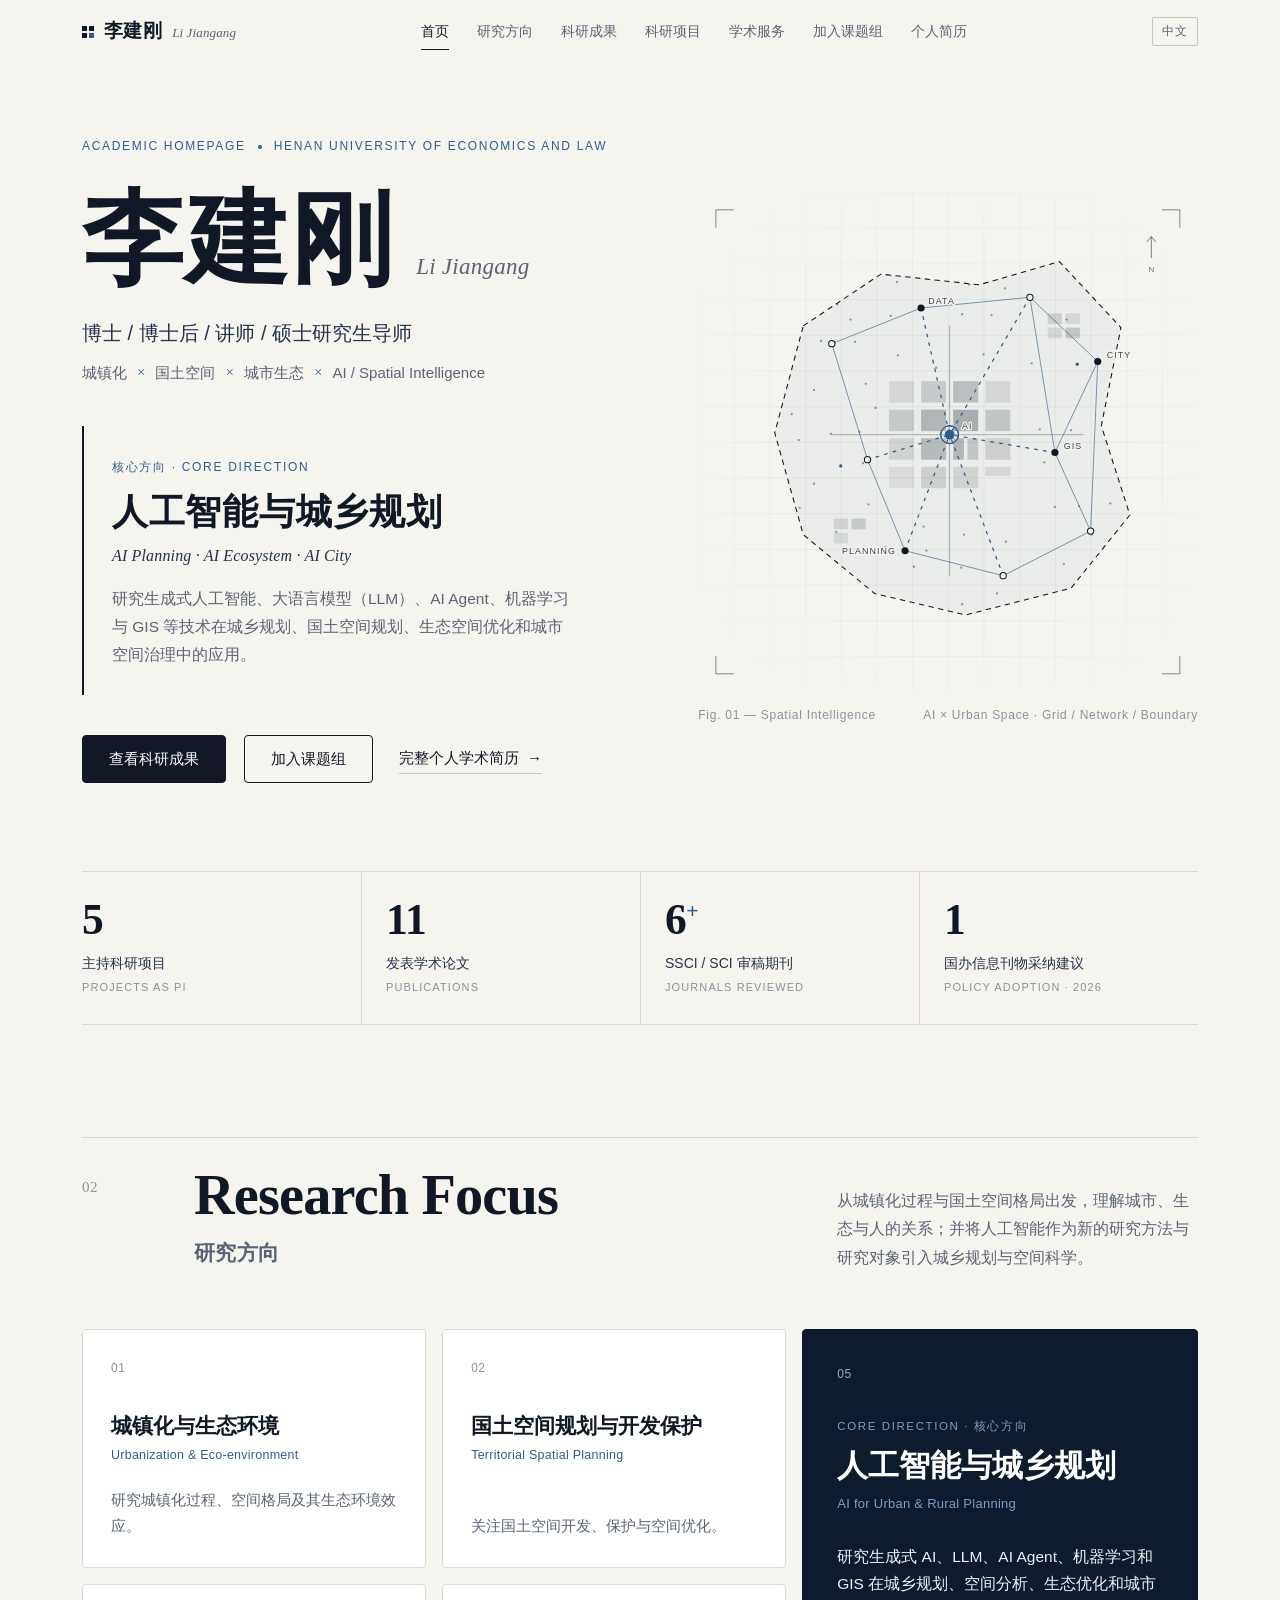
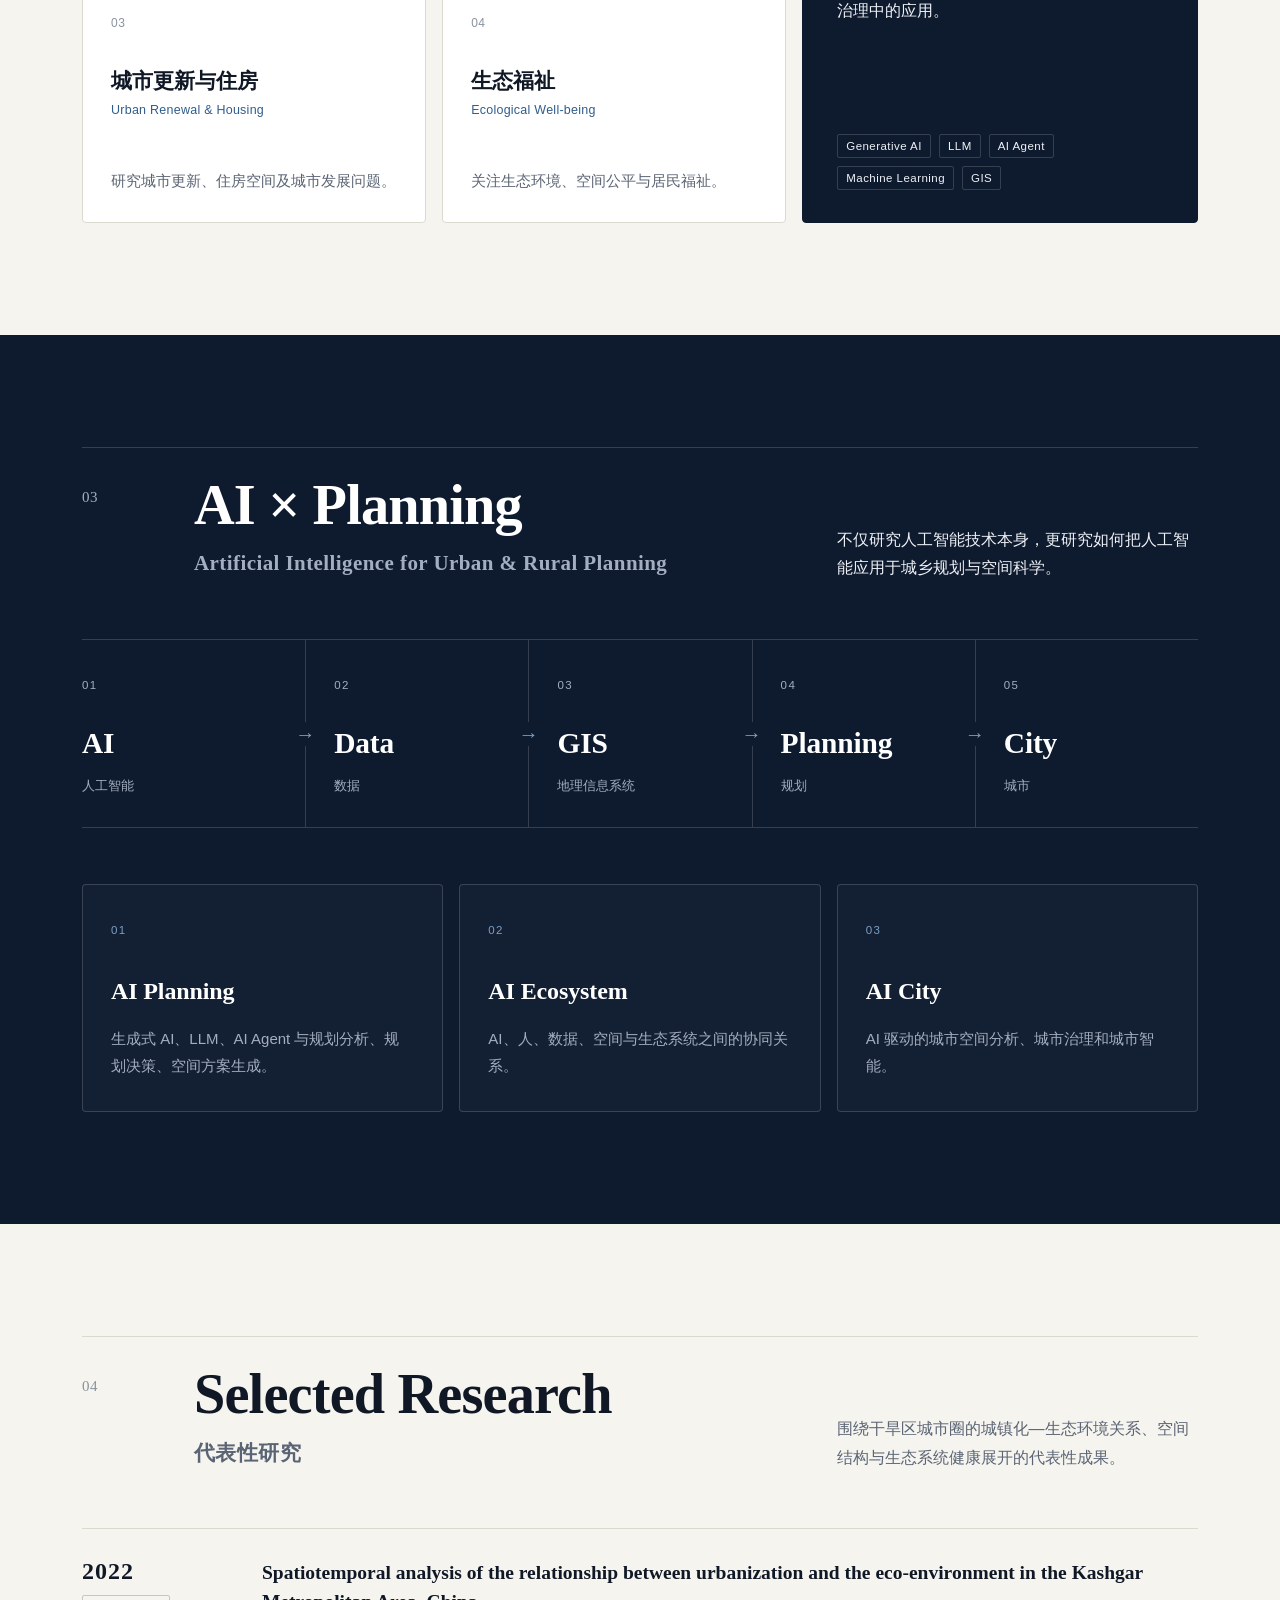
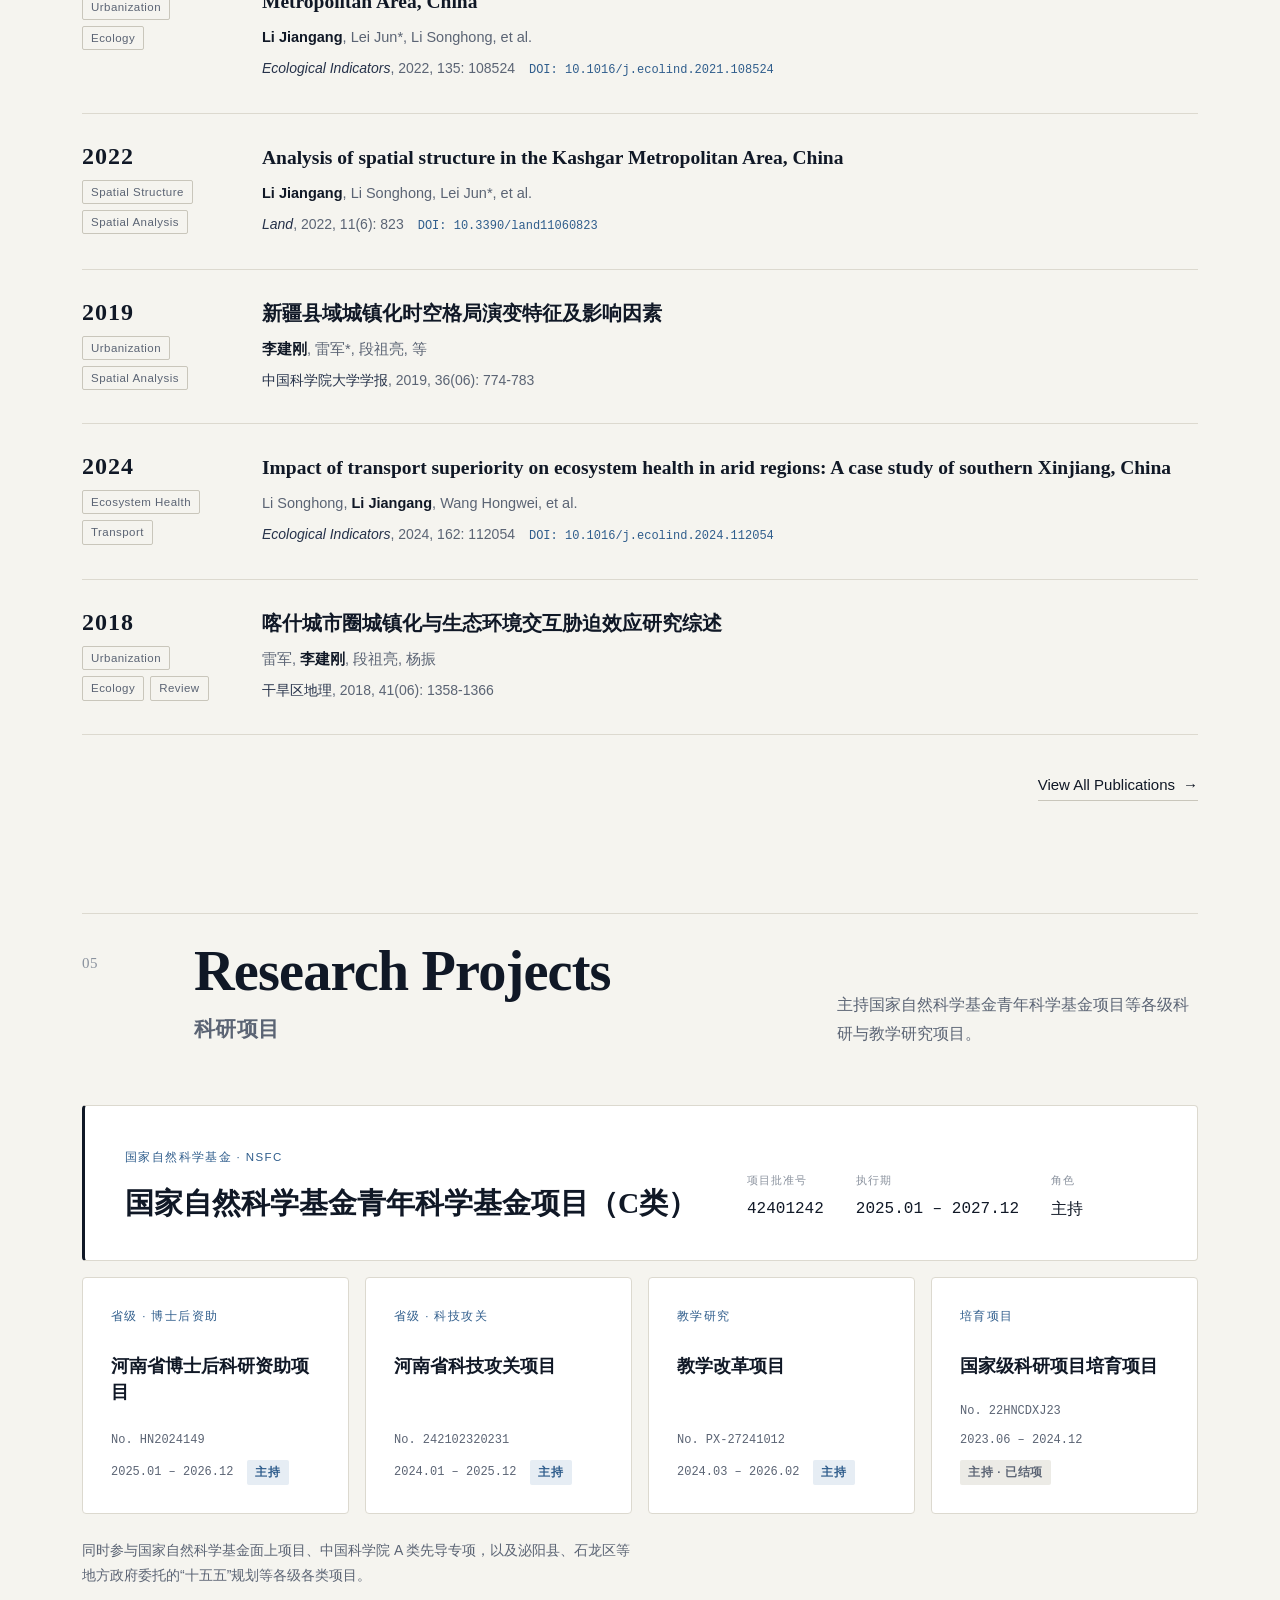
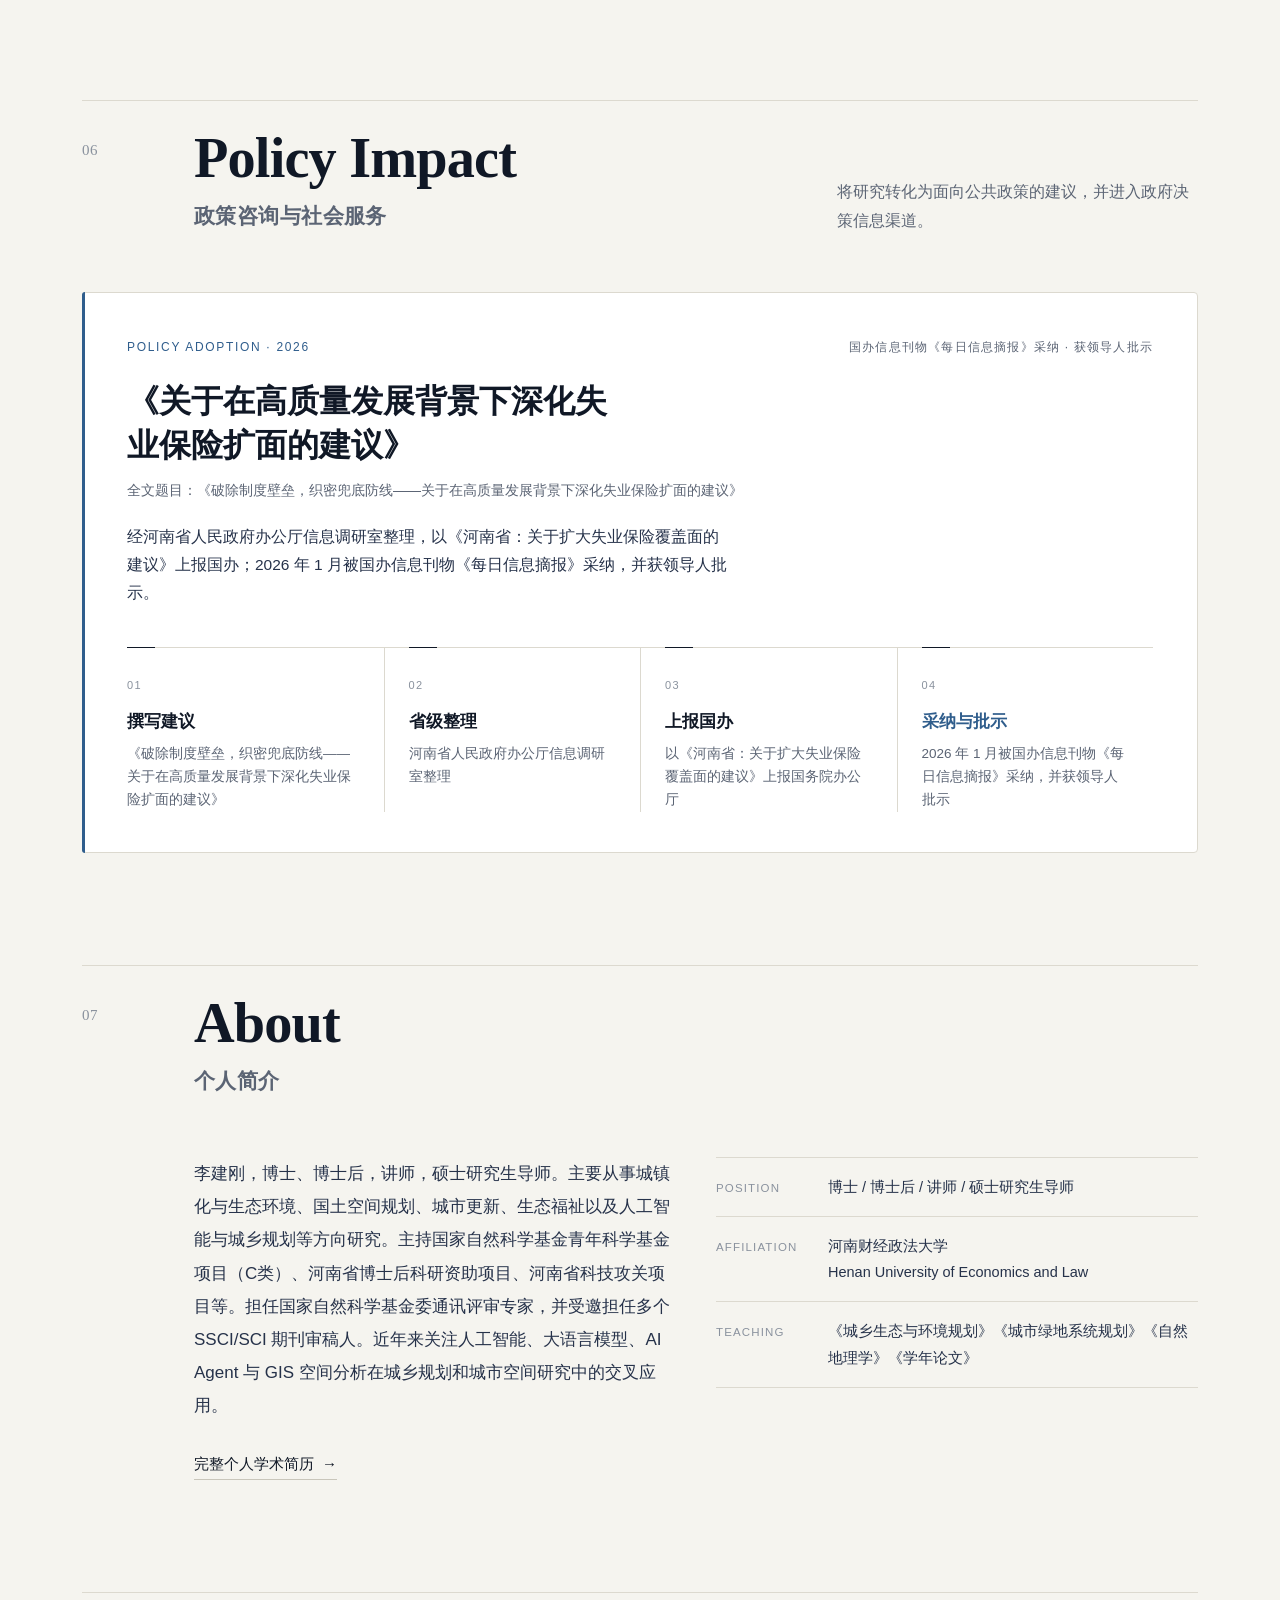
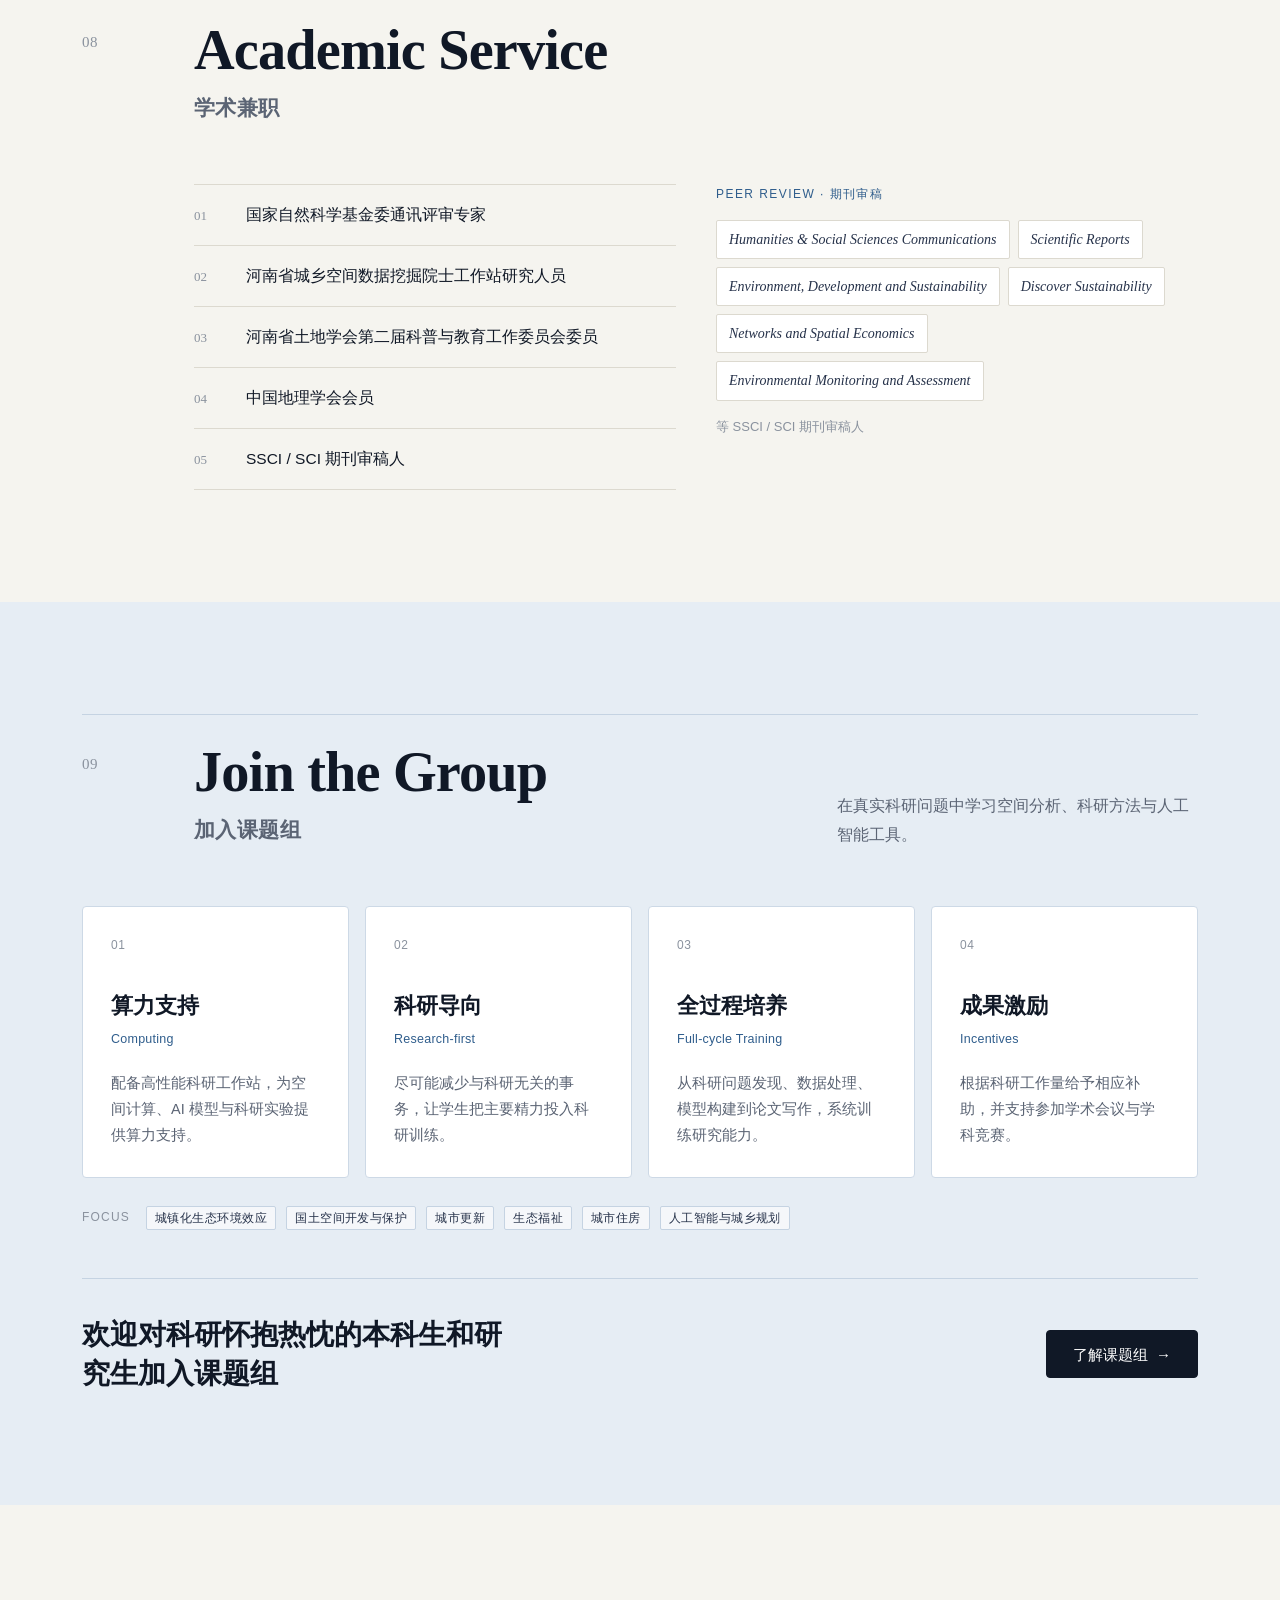
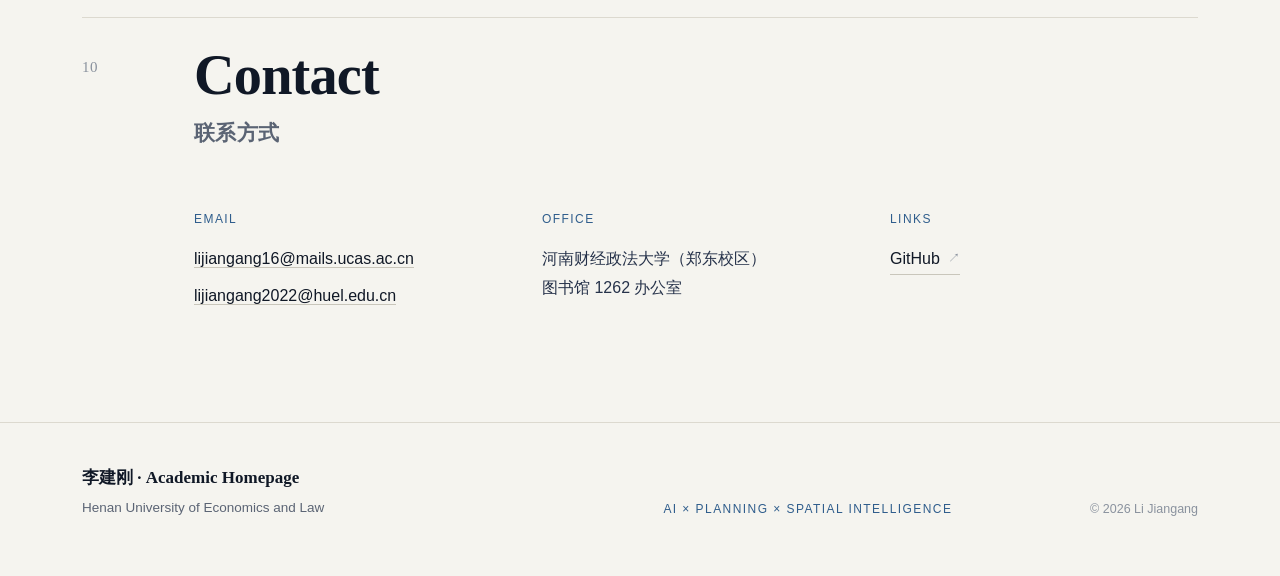
==== commit a685d6c6: "Add files via upload" ====
--- a/index.html
+++ b/index.html
@@ -370,7 +370,10 @@
       <p class="footer-l2" id="footerL2"></p>
     </div>
     <p class="footer-tag mono" id="footerL3"></p>
-    <p class="footer-copy" id="footerCopy"></p>
+    <div class="footer-end">
+      <p class="footer-copy" id="footerCopy"></p>
+      <p class="footer-count" id="footerCount" hidden></p>
+    </div>
   </div>
 </footer>
 
--- a/style.css
+++ b/style.css
@@ -487,7 +487,17 @@
 .footer-l1 { font-family: var(--font-serif); color: var(--ink); font-weight: 600; font-size: 17px; }
 .footer-l2 { margin-top: 2px; }
 .footer-tag { font-size: 12px; font-weight: 500; letter-spacing: 0.12em; text-transform: uppercase; color: var(--accent); }
+.footer-end { display: flex; flex-direction: column; align-items: flex-end; gap: 4px; }
 .footer-copy { font-size: 12.5px; color: var(--faint); }
+.footer-count {
+  display: flex; align-items: baseline; gap: 8px;
+  font-size: 12px; color: var(--faint); font-variant-numeric: tabular-nums;
+}
+/* 统计服务不可用时整行隐藏（类选择器的 display 会盖掉浏览器默认的 [hidden]，必须显式声明） */
+.footer-count[hidden] { display: none; }
+.footer-count .fc-label { margin-right: 5px; }
+.footer-count .fc-num { color: var(--muted); font-weight: 500; }
+.footer-count .fc-sep { color: var(--line-2); }
 
 /* ---------- 子页面 ---------- */
 .page-head { padding: calc(var(--nav-h) + 72px) 0 56px; border-bottom: 1px solid var(--line); }
@@ -608,6 +618,7 @@
   .join-cta { flex-direction: column; align-items: flex-start; }
 
   .footer-grid { grid-template-columns: 1fr; gap: 12px; }
+  .footer-end { align-items: flex-start; }
 
   .cv-row { grid-template-columns: 1fr; gap: 6px; }
 }
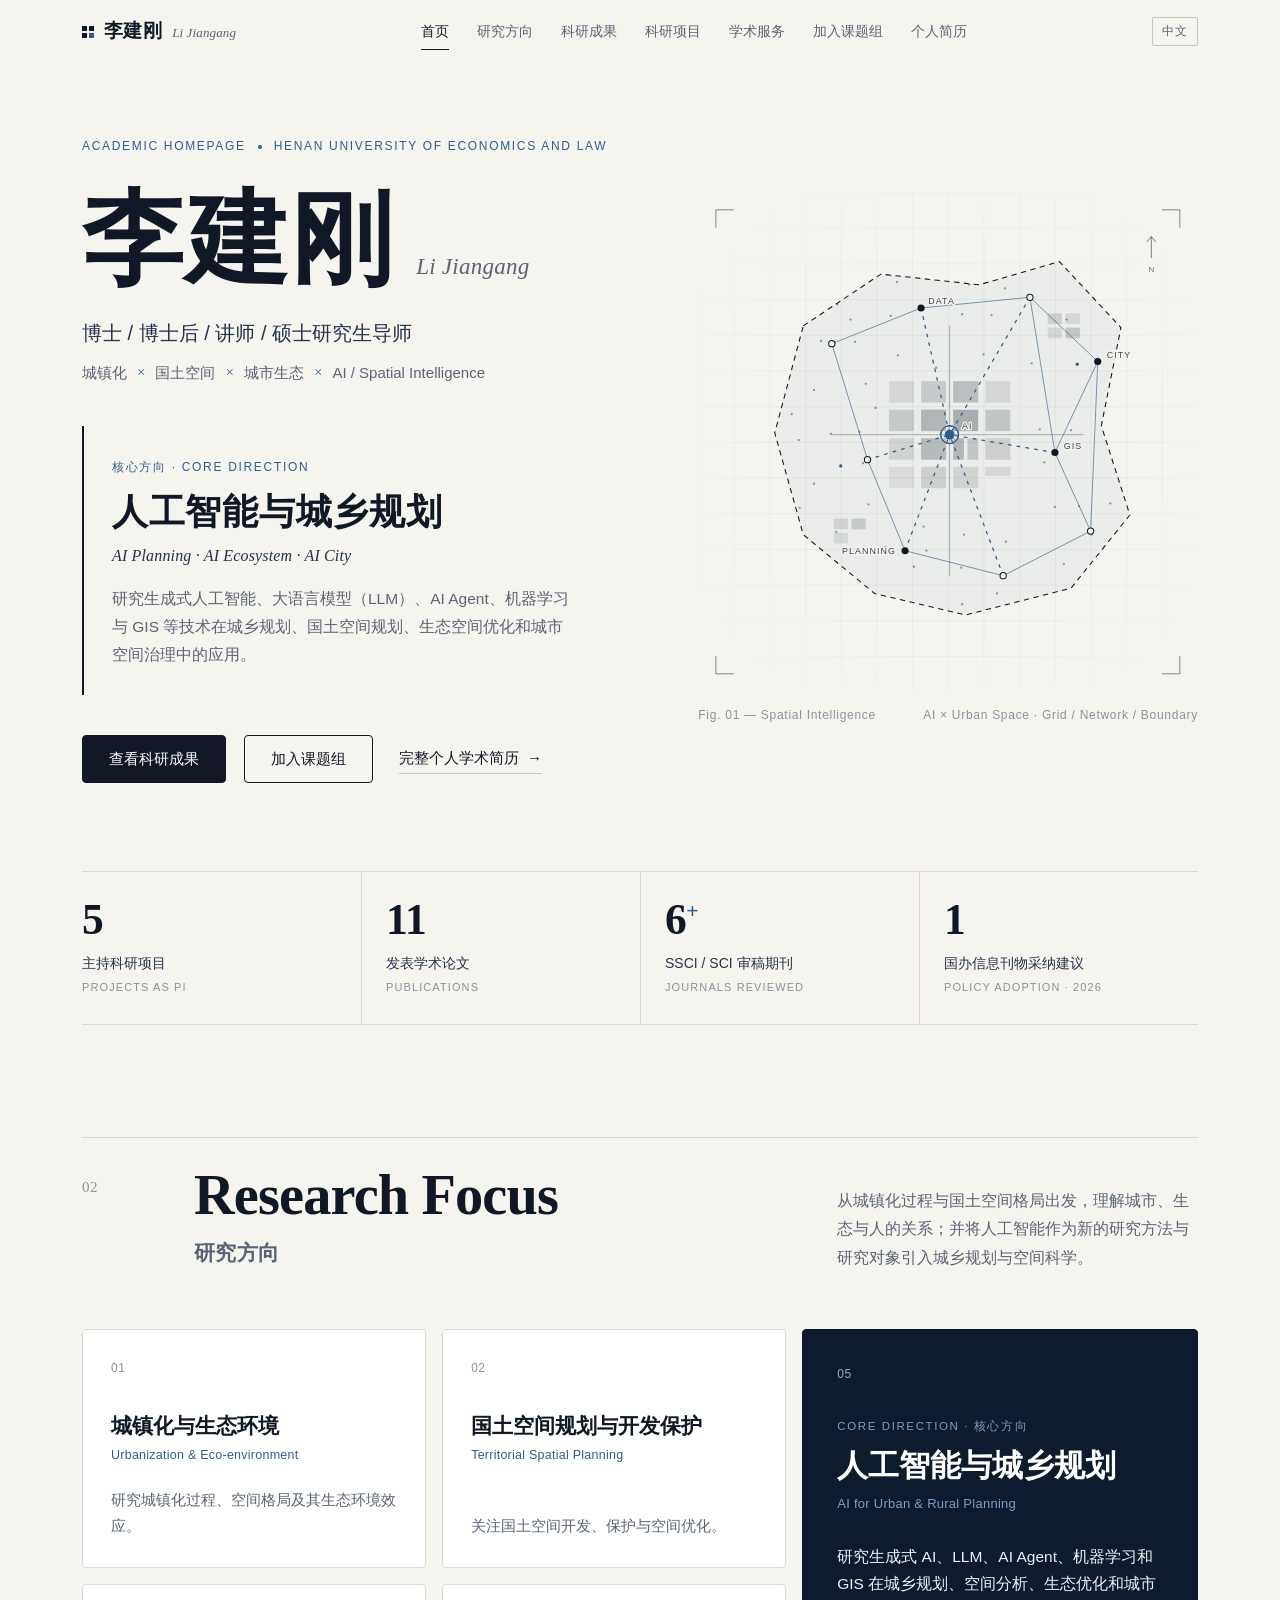
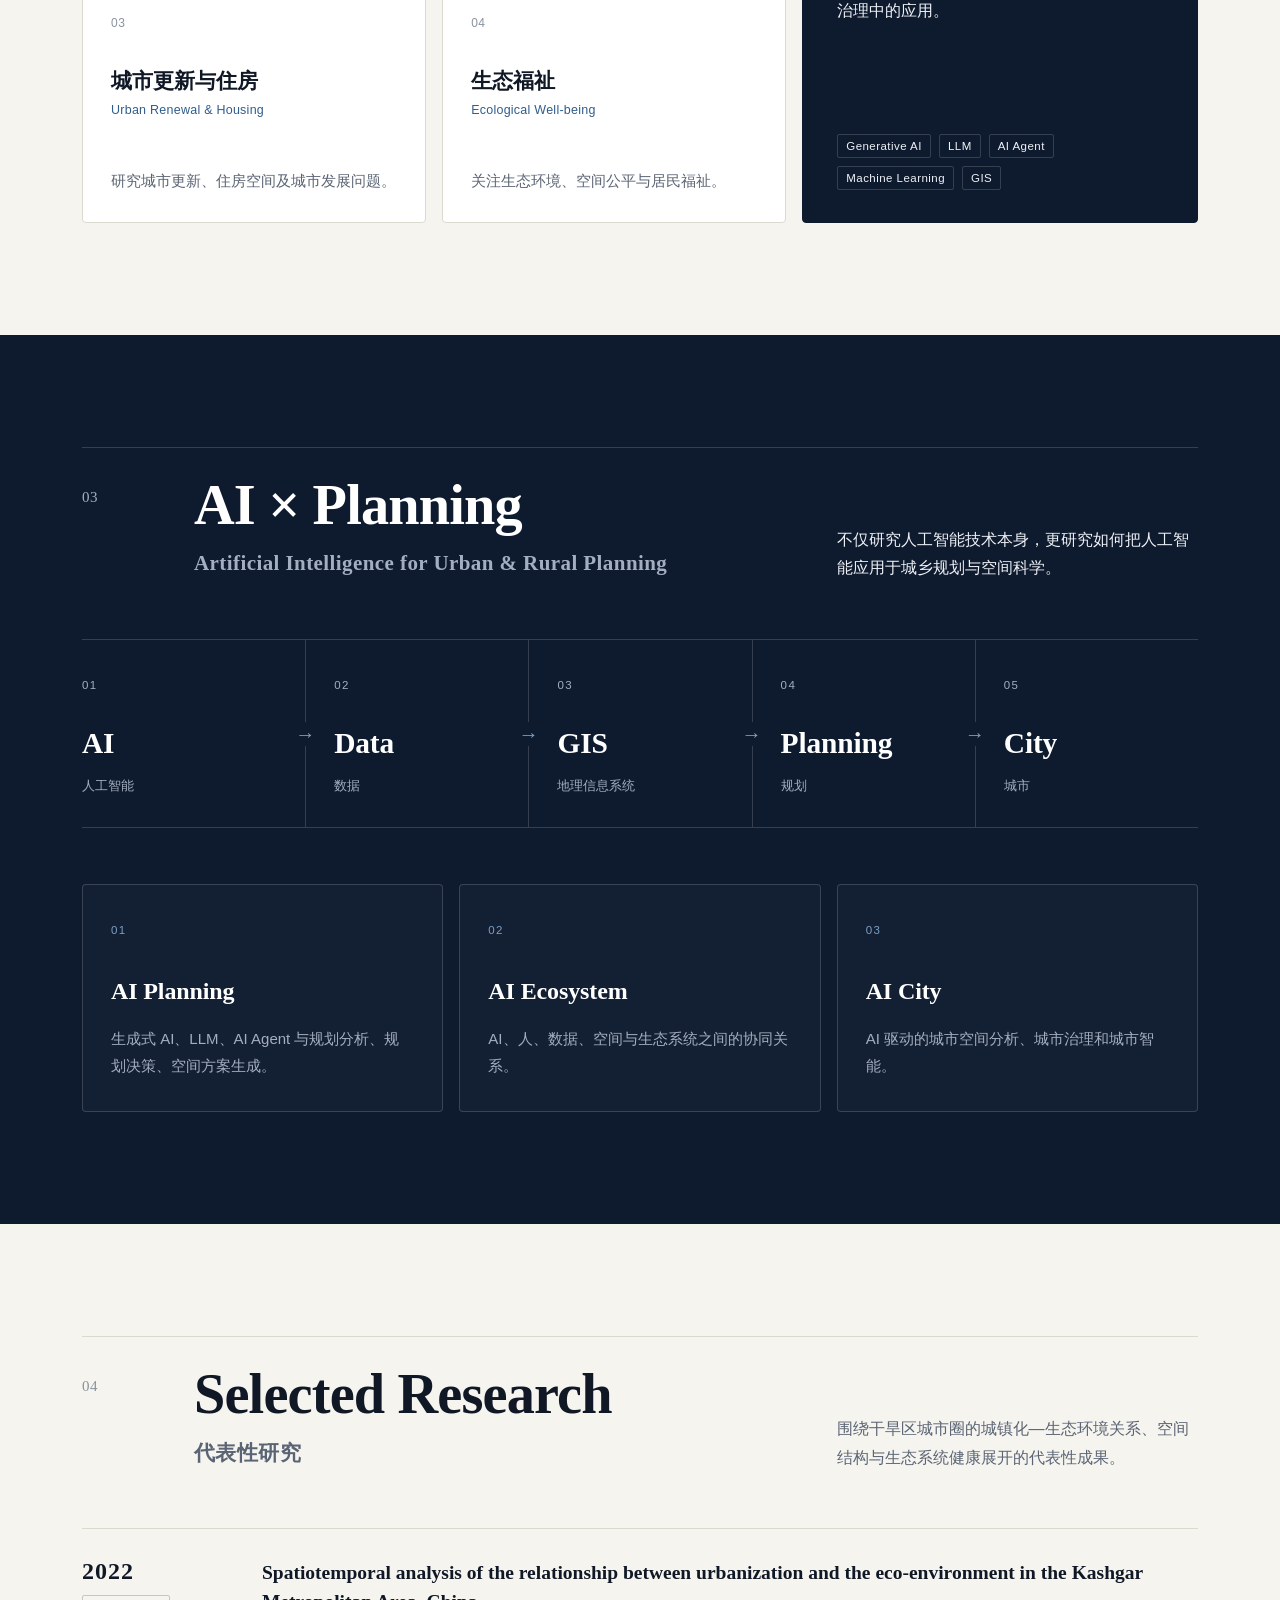
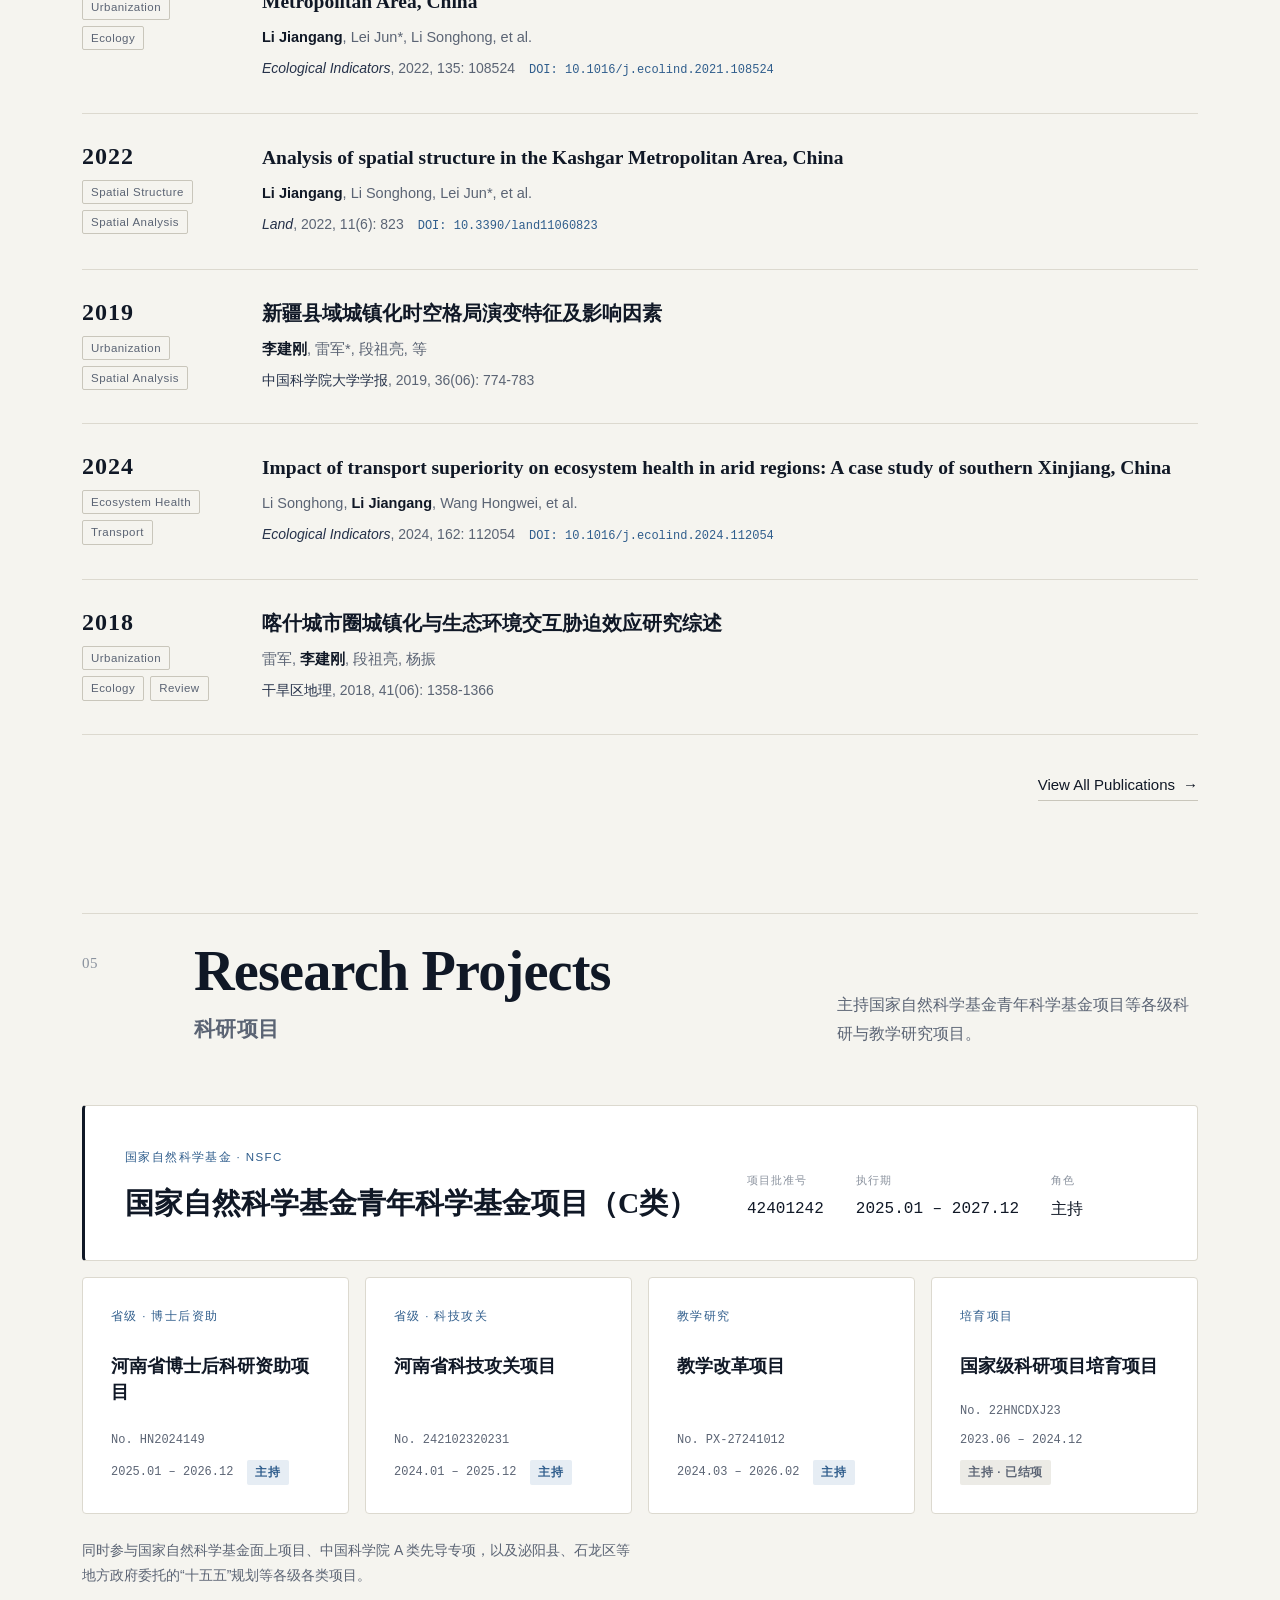
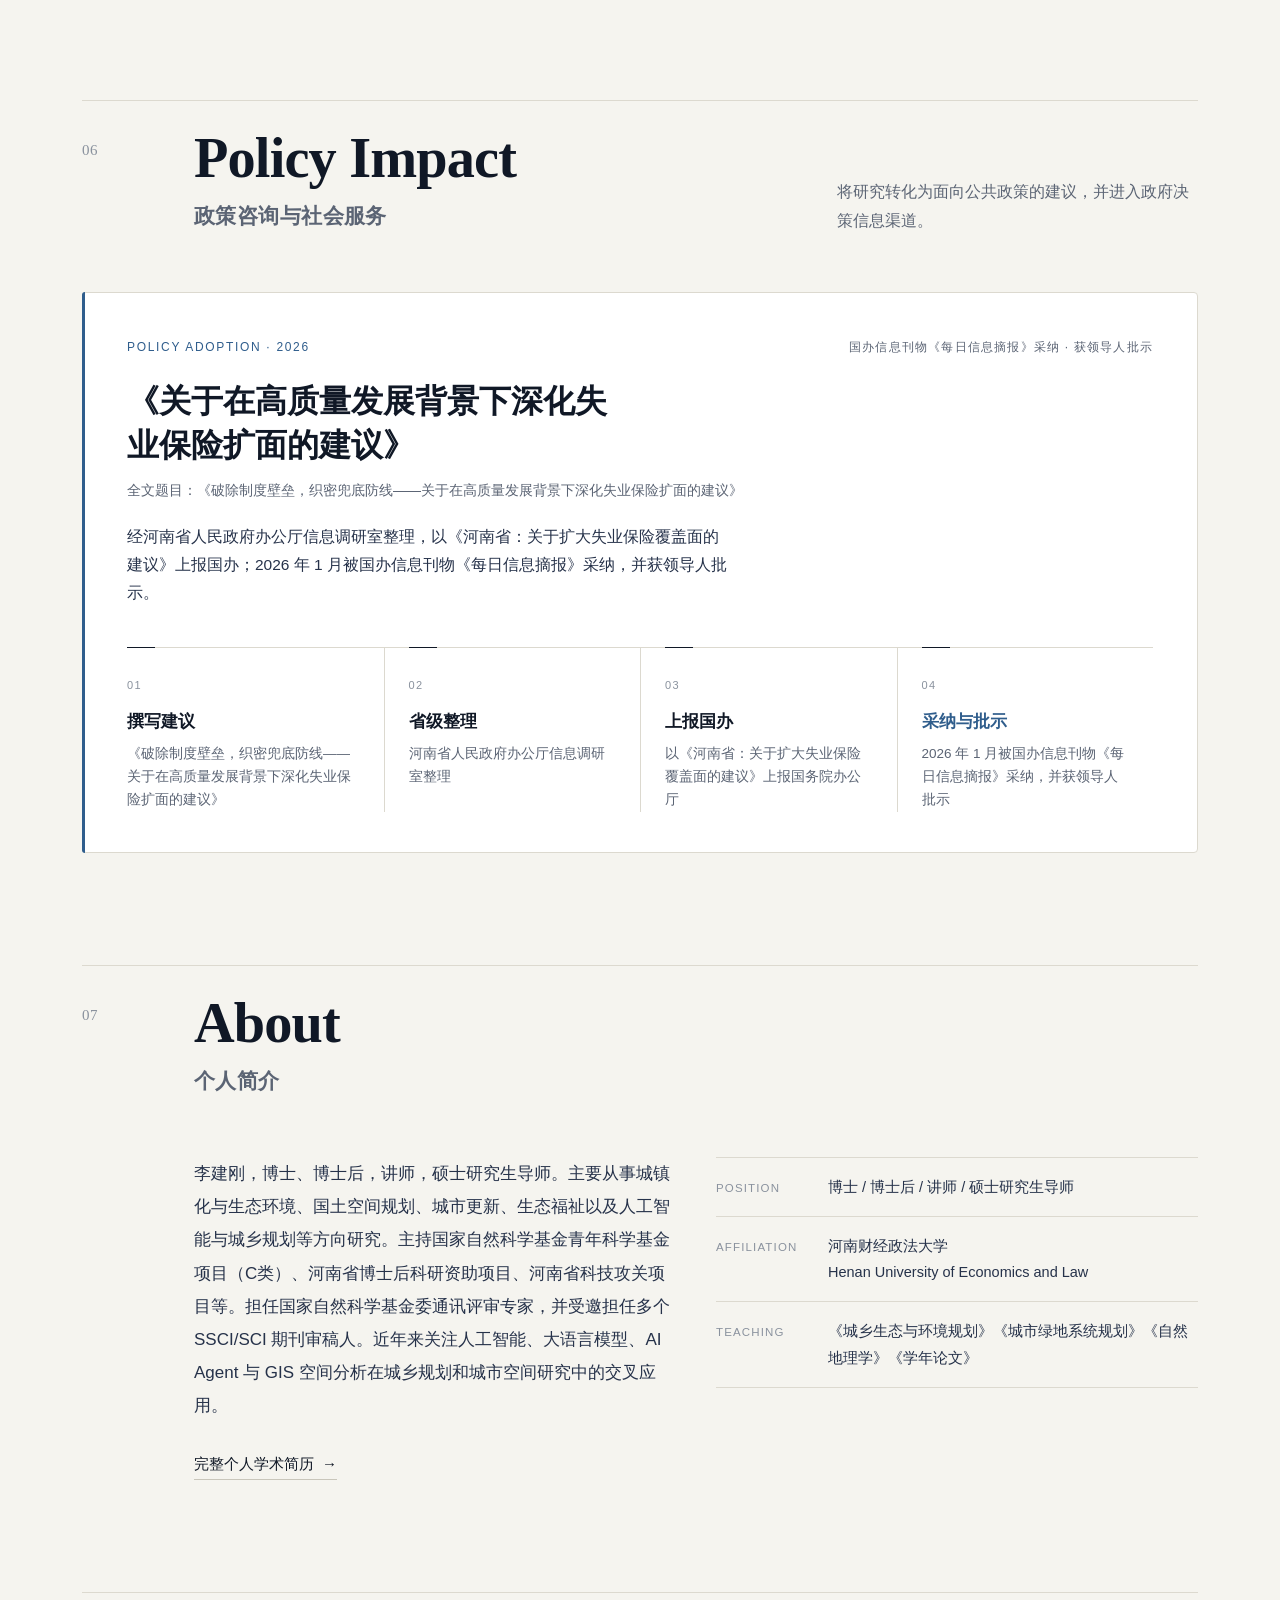
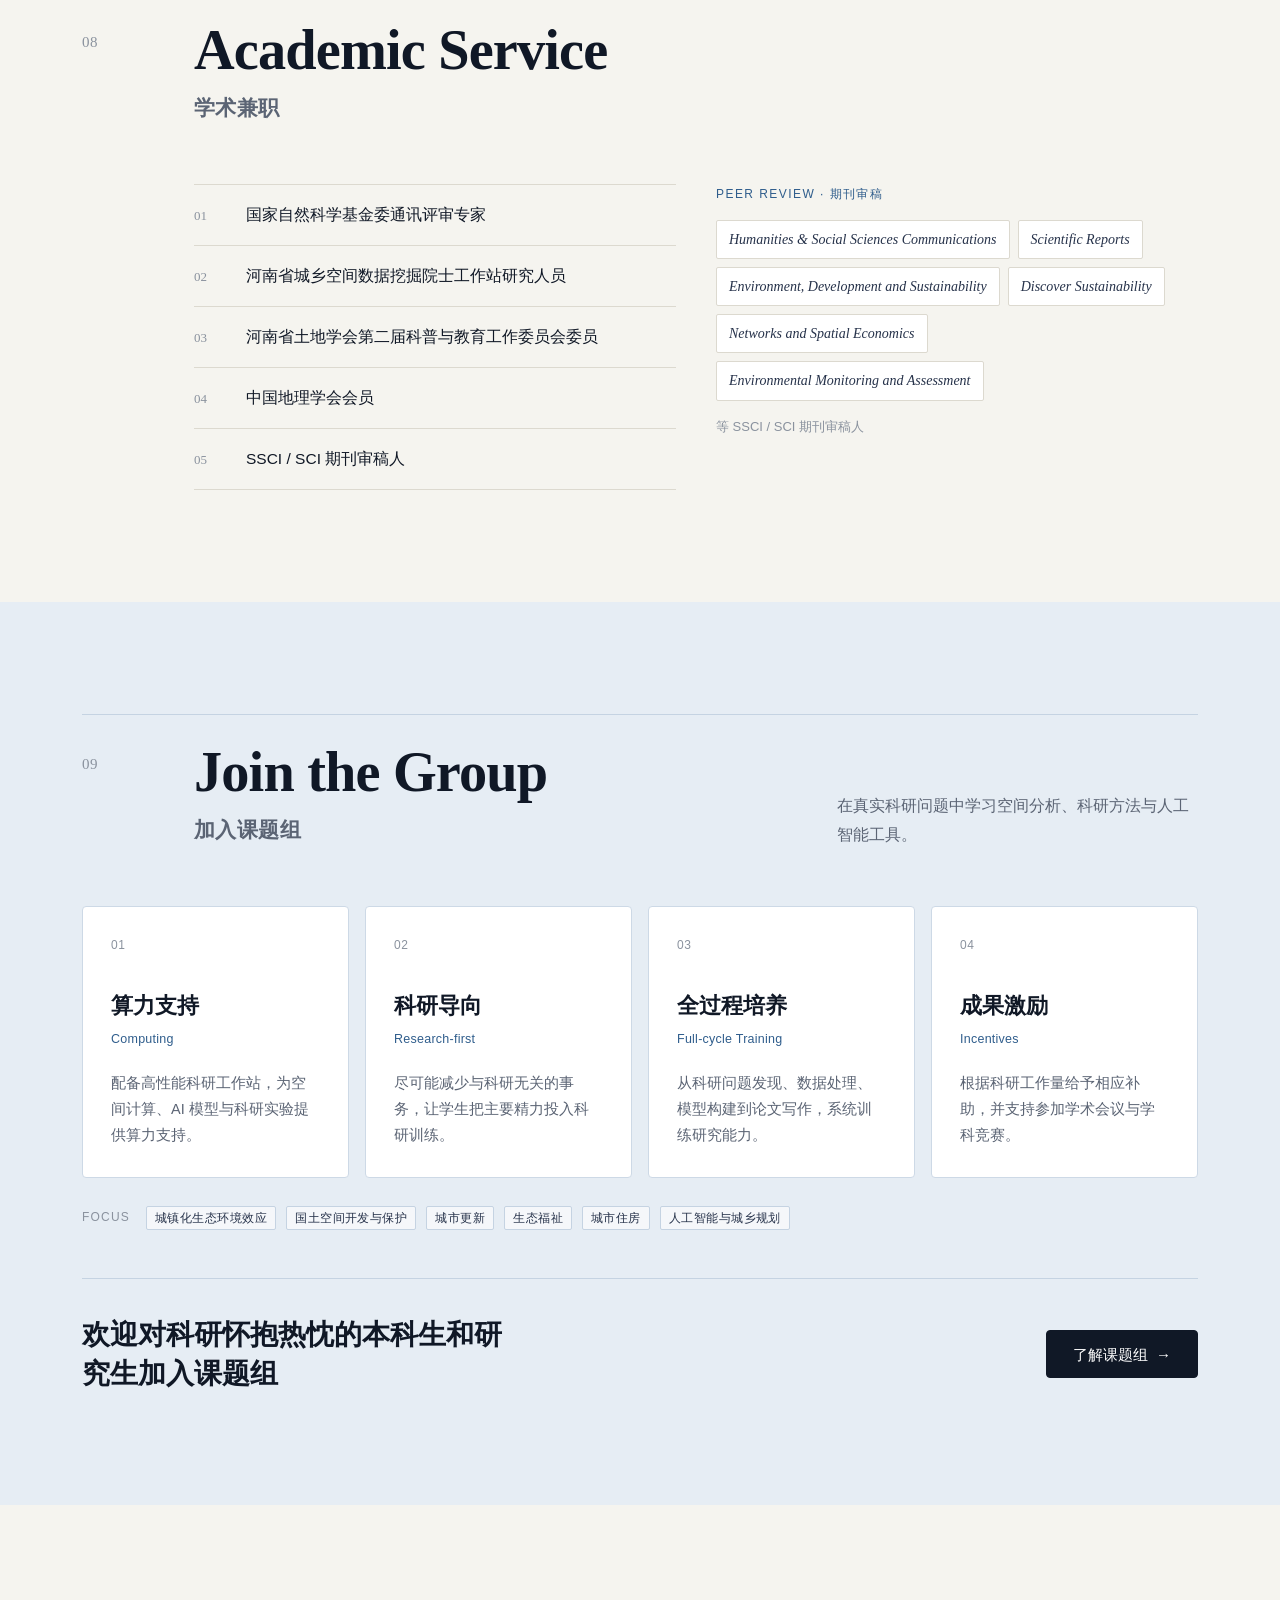
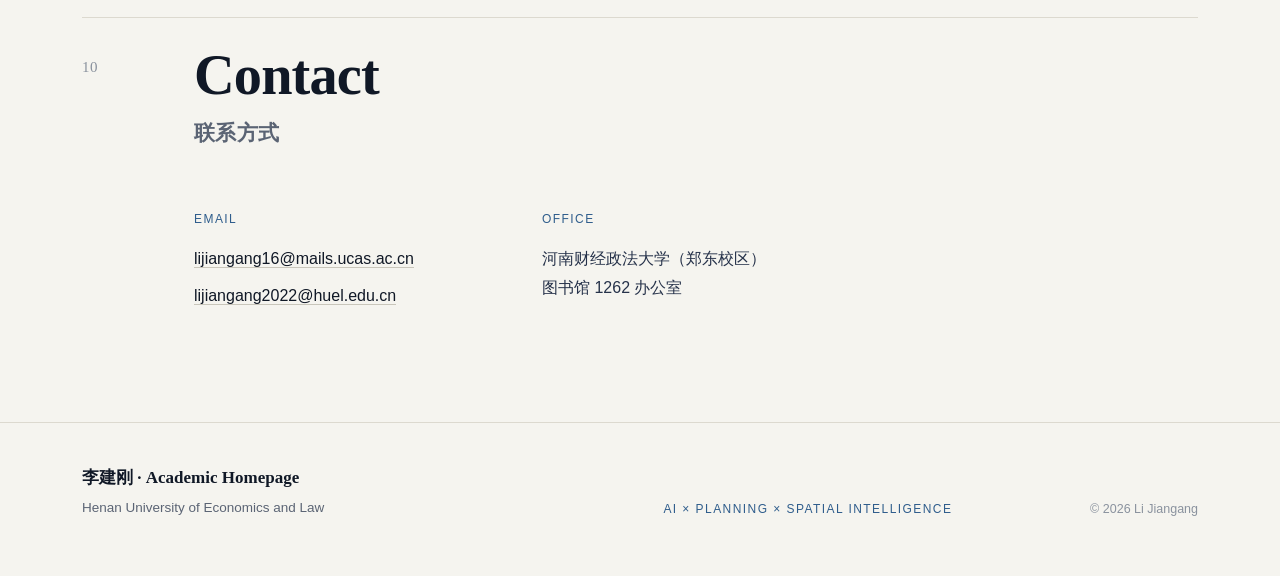
==== commit b394bd27: "Remove Links section from contact details Removed unused Links section from contact information." ====
--- a/index.html
+++ b/index.html
@@ -353,12 +353,7 @@
           <span class="c-label mono">Office</span>
           <p class="c-text" id="contactOffice"></p>
         </div>
-        <div>
-          <span class="c-label mono">Links</span>
-          <ul class="c-links" id="contactLinks"></ul>
-        </div>
-      </div>
-    </div>
+        </div>
   </section>
 
 </main>
